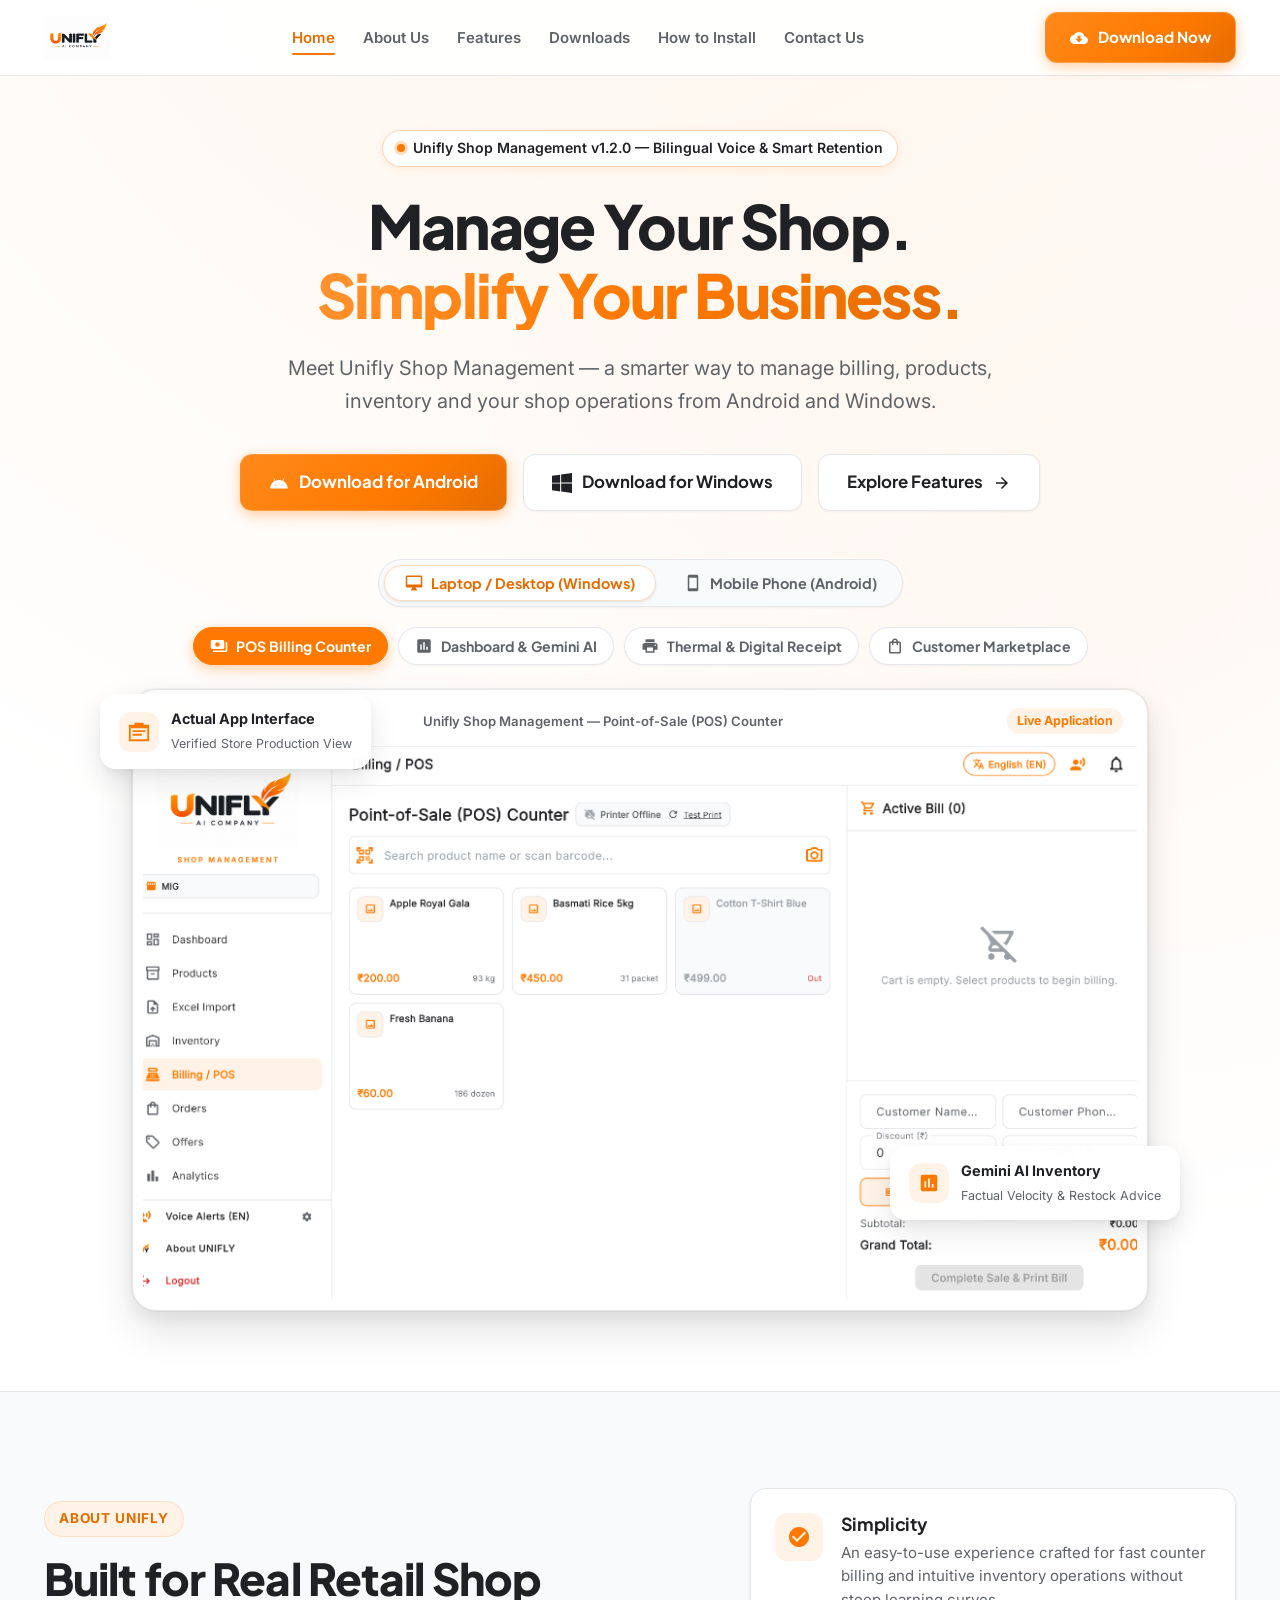
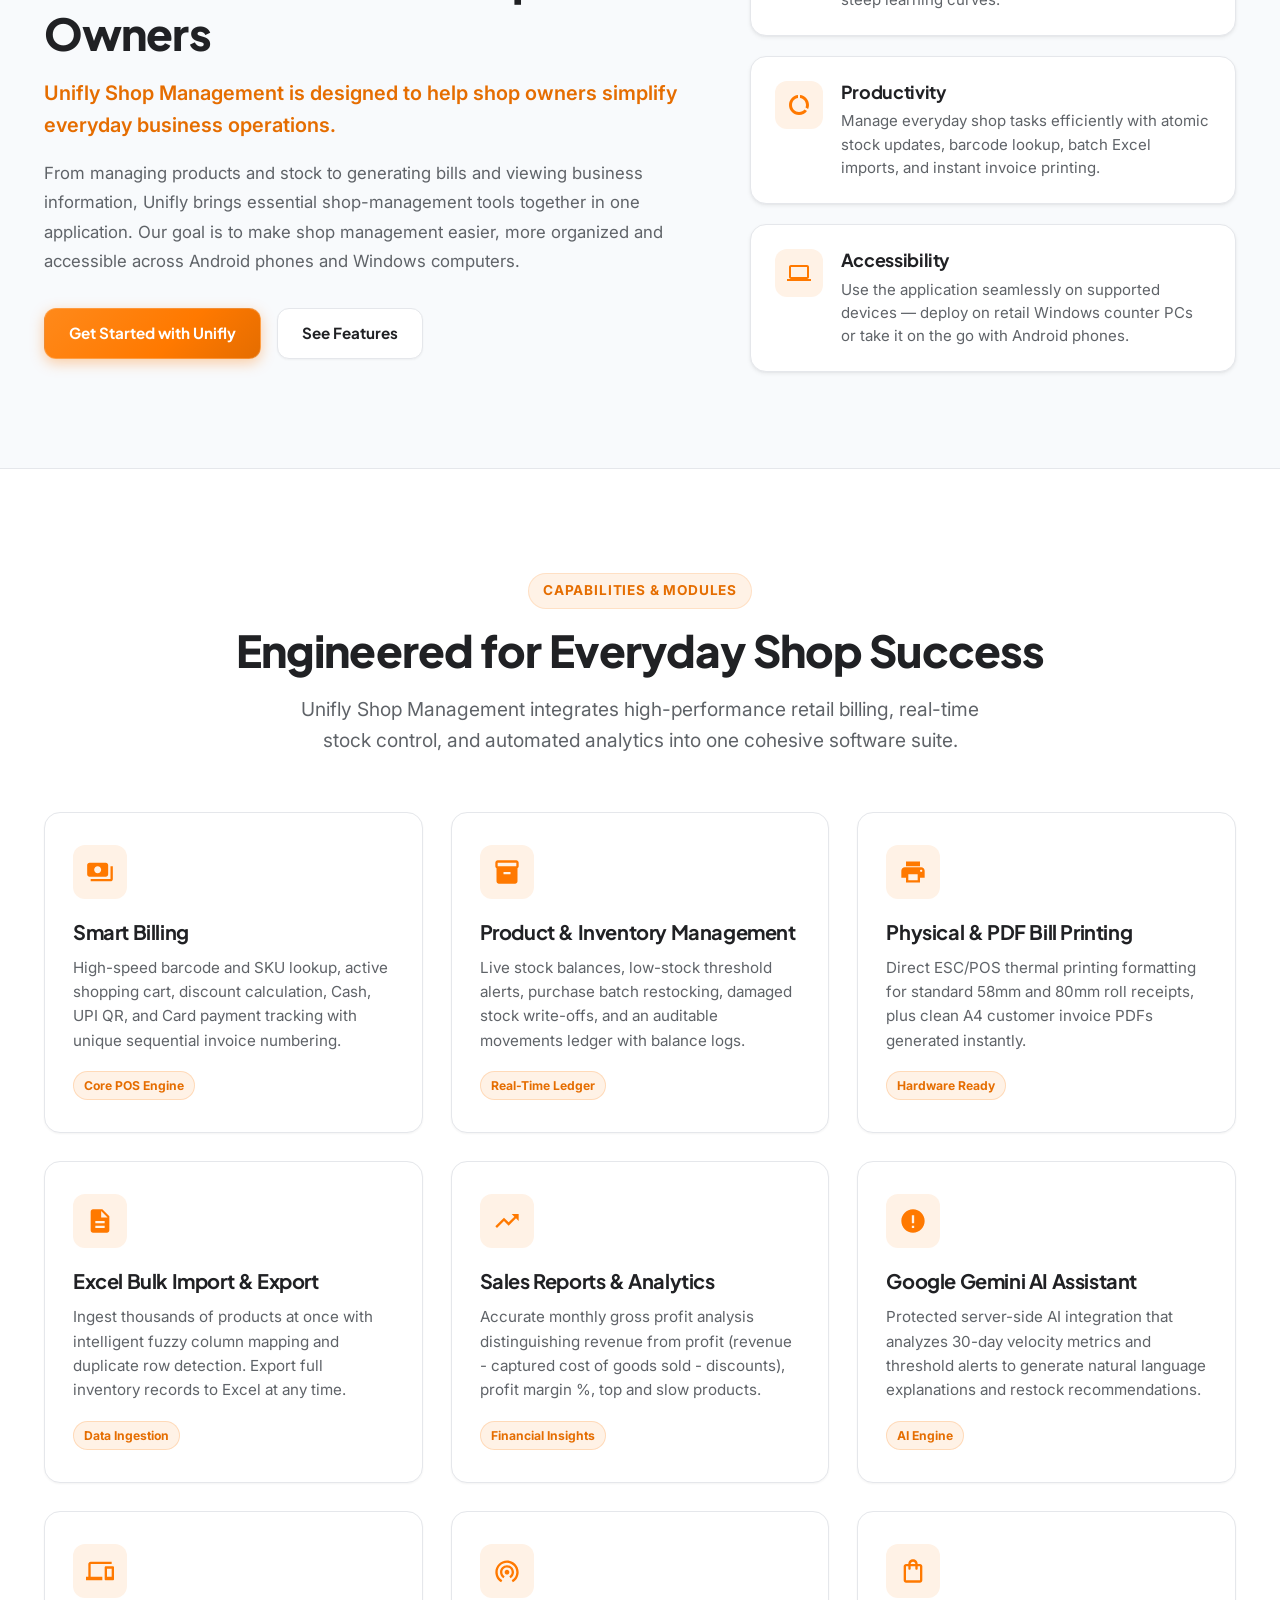
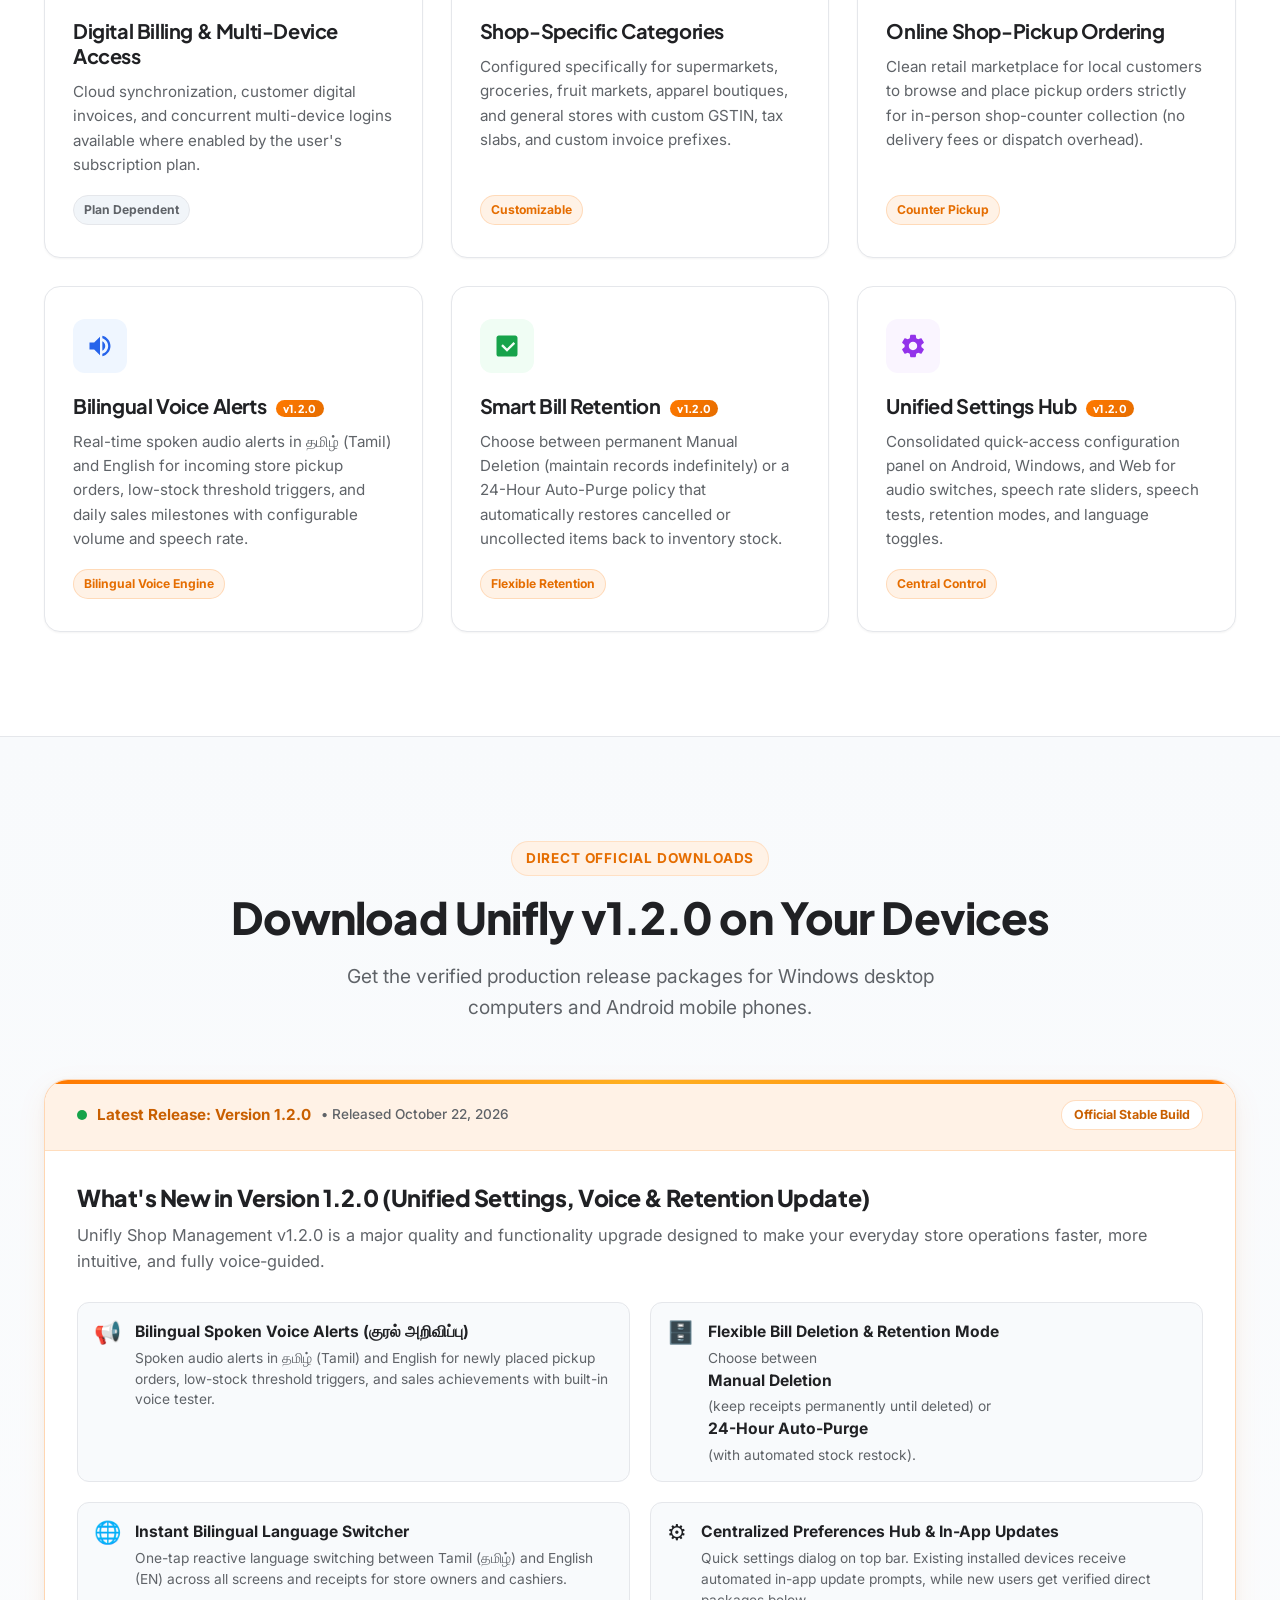
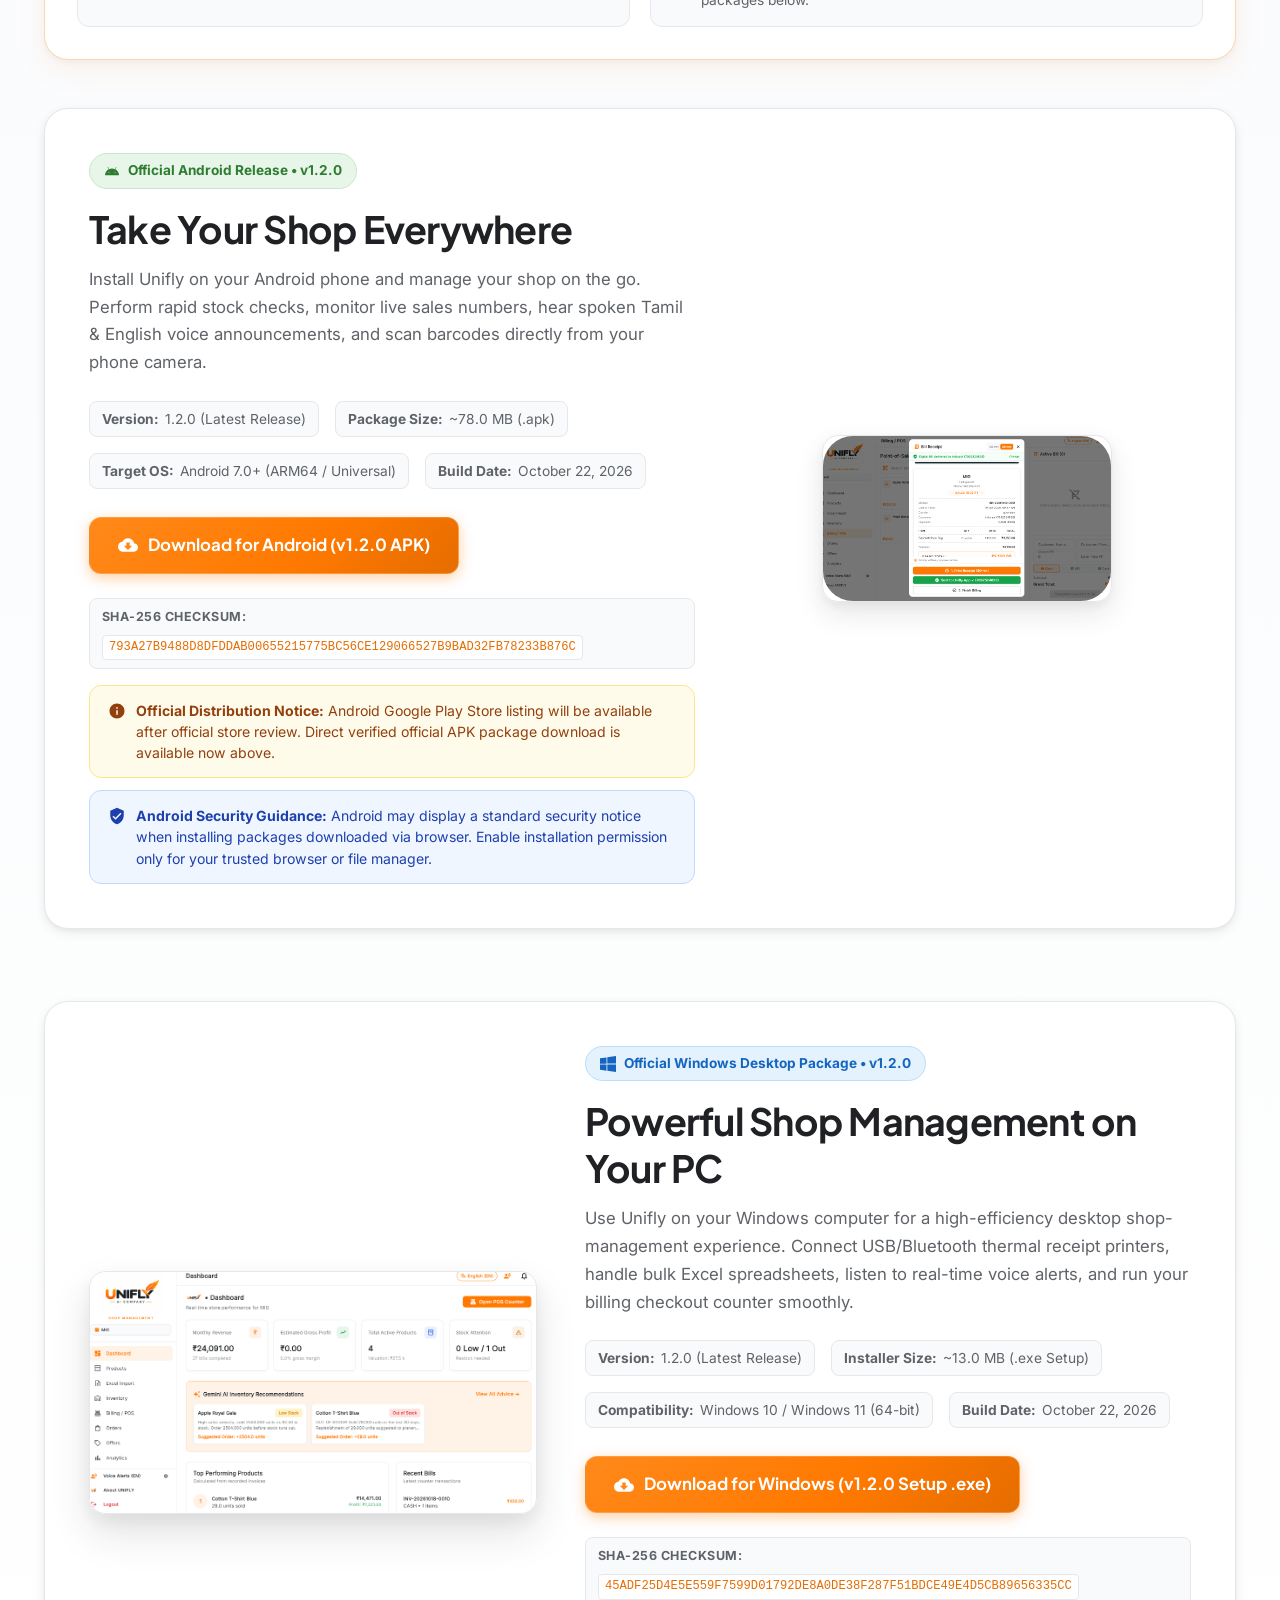
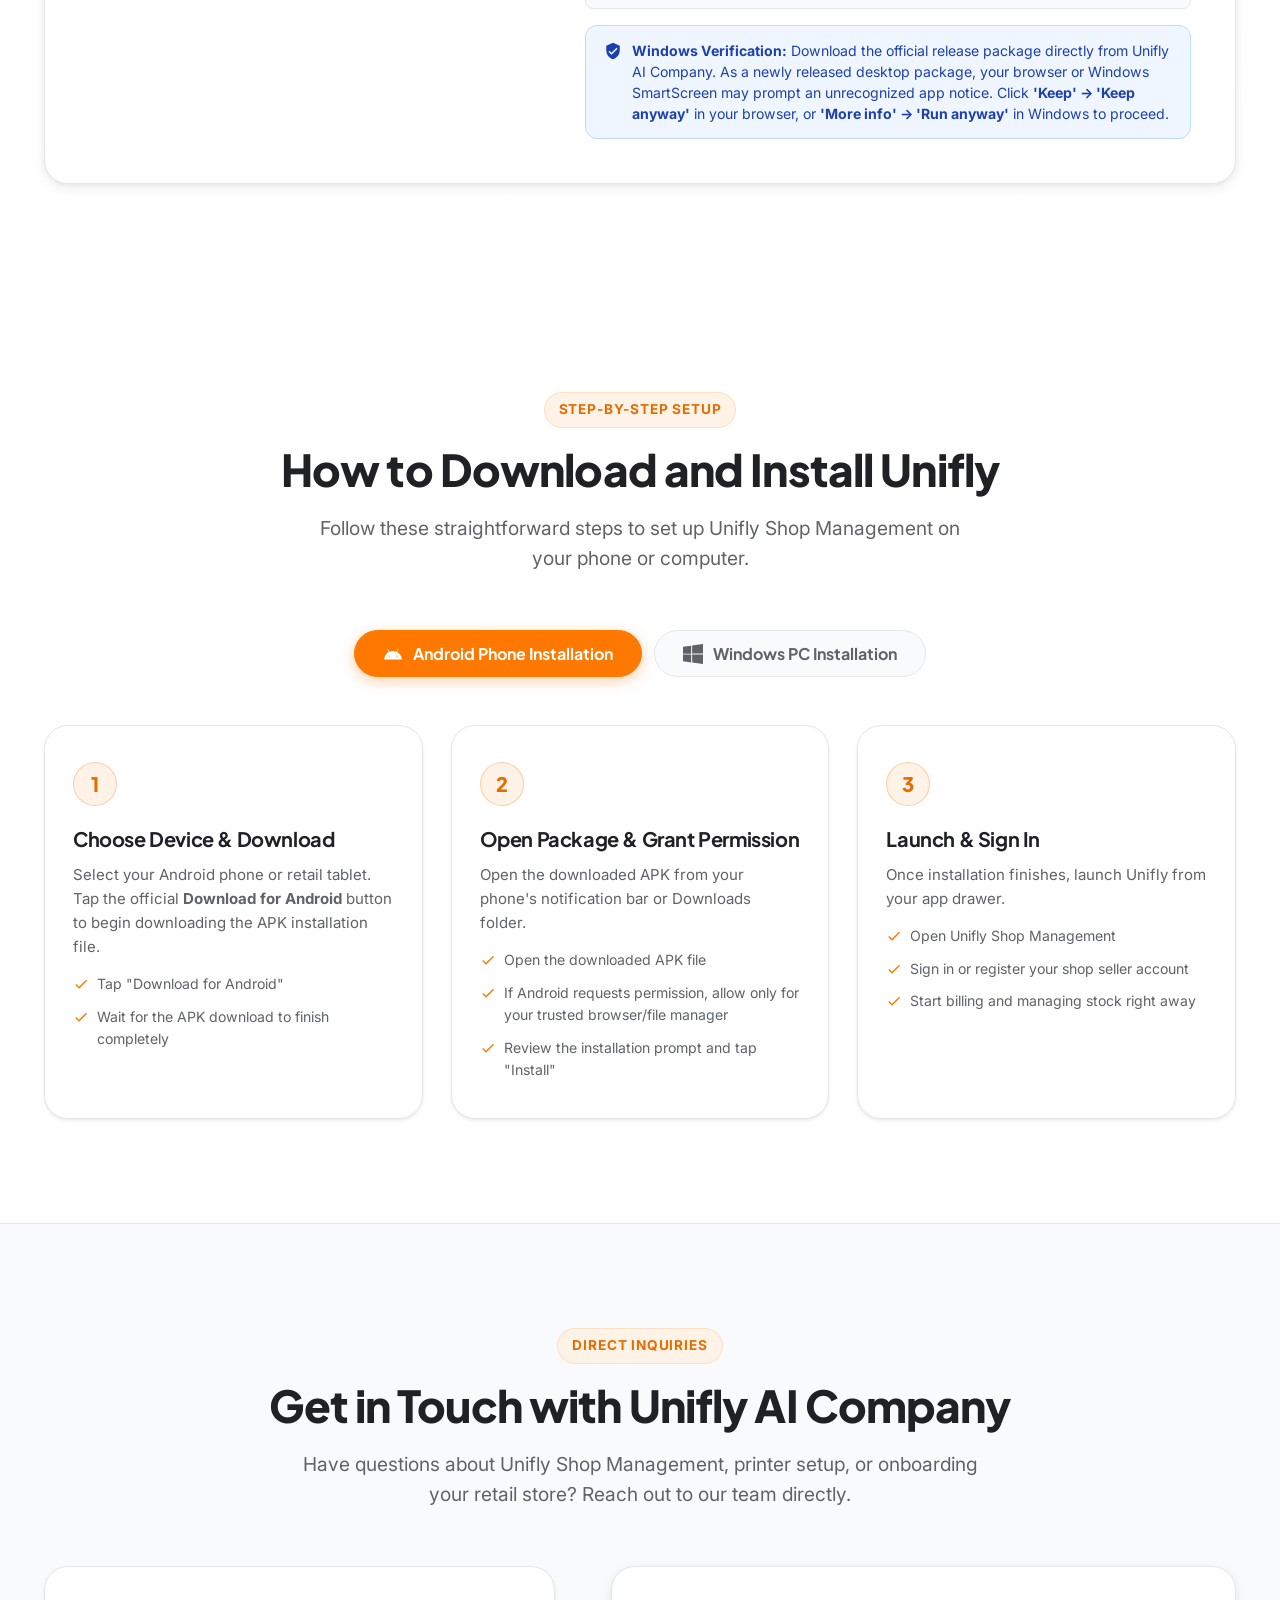
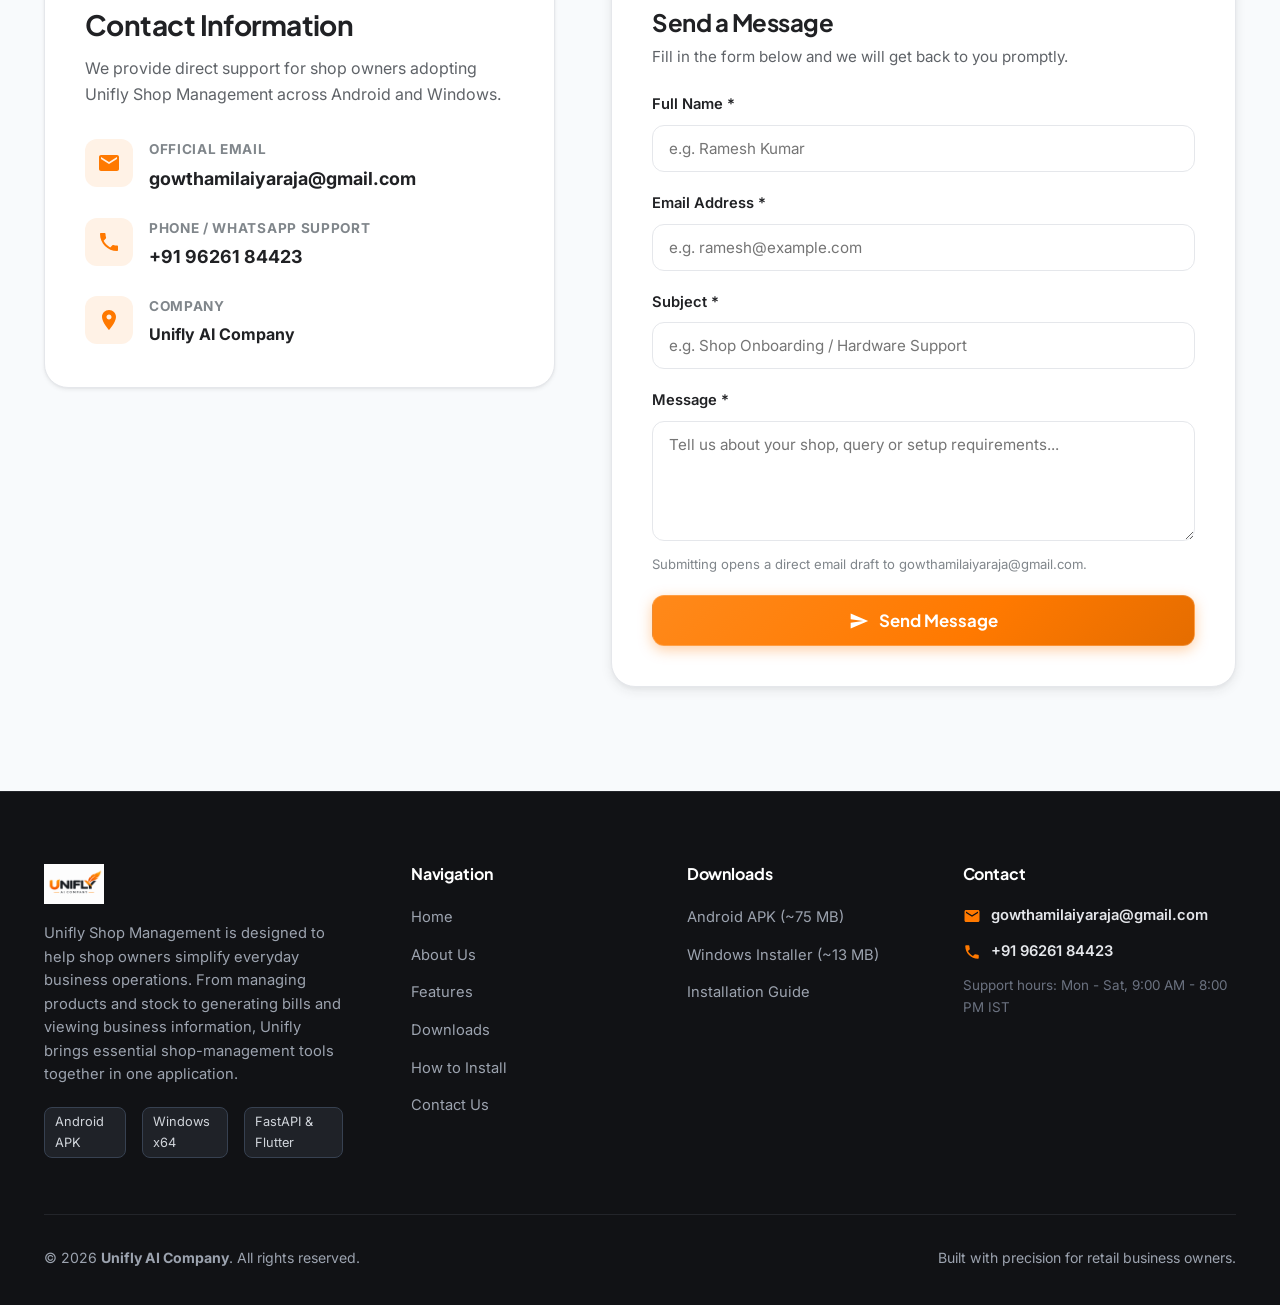
==== index.html @ 070a5ef2 "feat: launch Unifly AI Company official website v1.2.0" ====
<!DOCTYPE html>
<html lang="en">
<head>
  <meta charset="UTF-8">
  <meta name="viewport" content="width=device-width, initial-scale=1.0">
  <title>Unifly AI Company</title>
  
  <!-- Meta Descriptions & SEO -->
  <meta name="description" content="Unifly Shop Management by Unifly AI Company. Modern, reliable retail point-of-sale billing, real-time inventory management, barcode scanning, and sales analytics for Android and Windows.">
  <meta name="keywords" content="Unifly, Unifly AI Company, Unifly Shop Management, POS billing software, retail shop management, barcode inventory, supermarket billing app, Android POS, Windows shop app">
  <meta name="author" content="Unifly AI Company">
  <meta name="theme-color" content="#FF7900">

  <!-- Open Graph / Facebook -->
  <meta property="og:type" content="website">
  <meta property="og:title" content="Unifly Shop Management — Unifly AI Company">
  <meta property="og:description" content="Manage Your Shop. Simplify Your Business. Fast POS billing, real-time inventory, and AI analytics for Android & Windows.">
  <meta property="og:image" content="assets/images/unifly_full_logo.png">

  <!-- Twitter Card -->
  <meta name="twitter:card" content="summary_large_image">
  <meta name="twitter:title" content="Unifly Shop Management — Unifly AI Company">
  <meta name="twitter:description" content="Manage Your Shop. Simplify Your Business. Official Android APK & Windows desktop downloads.">
  <meta name="twitter:image" content="assets/images/unifly_full_logo.png">

  <!-- Favicon -->
  <link rel="icon" type="image/png" href="assets/images/favicon.png">
  <link rel="apple-touch-icon" href="assets/images/favicon.png">

  <!-- Google Fonts: Plus Jakarta Sans & Inter -->
  <link rel="preconnect" href="https://fonts.googleapis.com">
  <link rel="preconnect" href="https://fonts.gstatic.com" crossorigin>
  <link href="https://fonts.googleapis.com/css2?family=Plus+Jakarta+Sans:wght@500;600;700;800&family=Inter:wght@400;500;600;700&display=swap" rel="stylesheet">

  <!-- Stylesheet -->
  <link rel="stylesheet" href="styles.css">
</head>
<body>
  <!-- Accessible Skip Link -->
  <a href="#main-content" class="skip-link">Skip to main content</a>

  <!-- ======================================================================
       HEADER & NAVIGATION BAR
       ====================================================================== -->
  <header class="site-header" id="siteHeader">
    <div class="container header-container">
      <!-- Brand Logo & Company Name -->
      <a href="#hero" class="brand-link" aria-label="Unifly AI Company Home">
        <img src="assets/images/unifly_full_logo.png" alt="Unifly AI Company Logo" class="brand-logo-img" width="160" height="44">
      </a>

      <!-- Desktop Navigation Menu -->
      <nav class="main-nav" aria-label="Main Navigation">
        <ul class="nav-list">
          <li><a href="#hero" class="nav-link active">Home</a></li>
          <li><a href="#about" class="nav-link">About Us</a></li>
          <li><a href="#features" class="nav-link">Features</a></li>
          <li><a href="#downloads" class="nav-link">Downloads</a></li>
          <li><a href="#how-to-install" class="nav-link">How to Install</a></li>
          <li><a href="#contact" class="nav-link">Contact Us</a></li>
        </ul>
      </nav>

      <!-- Header Action Buttons -->
      <div class="header-actions">
        <a href="#downloads" class="btn btn-primary header-cta-btn">
          <svg width="18" height="18" viewBox="0 0 24 24" fill="currentColor" aria-hidden="true">
            <path d="M19.35 10.04C18.67 6.59 15.64 4 12 4 9.11 4 6.6 5.64 5.35 8.04 2.34 8.36 0 10.91 0 14c0 3.31 2.69 6 6 6h13c2.76 0 5-2.24 5-5 0-2.64-2.05-4.78-4.65-4.96zM17 13l-5 5-5-5h3V9h4v4h3z"/>
          </svg>
          Download Now
        </a>
        <!-- Mobile Hamburger Button -->
        <button class="hamburger-btn" id="hamburgerBtn" aria-label="Toggle navigation menu" aria-expanded="false" aria-controls="mobileNavDrawer">
          <span></span>
          <span></span>
          <span></span>
        </button>
      </div>
    </div>
  </header>

  <!-- Mobile Navigation Drawer -->
  <div class="mobile-nav-drawer" id="mobileNavDrawer" aria-hidden="true">
    <div class="mobile-drawer-content">
      <ul class="mobile-nav-list">
        <li><a href="#hero" class="mobile-nav-link">Home</a></li>
        <li><a href="#about" class="mobile-nav-link">About Us</a></li>
        <li><a href="#features" class="mobile-nav-link">Features</a></li>
        <li><a href="#downloads" class="mobile-nav-link">Downloads</a></li>
        <li><a href="#how-to-install" class="mobile-nav-link">How to Install</a></li>
        <li><a href="#contact" class="mobile-nav-link">Contact Us</a></li>
      </ul>
      <div class="mobile-drawer-cta">
        <a href="#downloads" class="btn btn-primary" style="width: 100%;">Download Now</a>
      </div>
    </div>
  </div>

  <!-- ======================================================================
       MAIN CONTENT
       ====================================================================== -->
  <main id="main-content">

    <!-- --------------------------------------------------------------------
         1. HERO SECTION
         -------------------------------------------------------------------- -->
    <section class="hero-section" id="hero">
      <div class="container">
        <div class="hero-content">
          <!-- Launch Announcement Badge -->
          <div class="badge-pill">
            <span class="badge-dot"></span>
            Unifly Shop Management v1.2.0 — Bilingual Voice & Smart Retention
          </div>

          <!-- Hero Headline -->
          <h1 class="hero-headline">
            Manage Your Shop. <br>
            <span class="text-gradient">Simplify Your Business.</span>
          </h1>

          <!-- Supporting Text -->
          <p class="hero-subtext">
            Meet Unifly Shop Management — a smarter way to manage billing, products, inventory and your shop operations from Android and Windows.
          </p>

          <!-- Call To Action Buttons -->
          <div class="hero-actions">
            <!-- Download for Android -->
            <a href="#download-android" class="btn btn-primary btn-lg">
              <svg width="20" height="20" viewBox="0 0 24 24" fill="currentColor" aria-hidden="true">
                <path d="M16.61 15.15c-.41 0-.74-.33-.74-.74 0-.41.33-.74.74-.74.41 0 .74.33.74.74 0 .41-.33.74-.74.74zm-9.22 0c-.41 0-.74-.33-.74-.74 0-.41.33-.74.74-.74.41 0 .74.33.74.74 0 .41-.33.74-.74.74zm9.46-5.59l1.8-3.12a.39.39 0 00-.14-.54.39.39 0 00-.54.14l-1.83 3.17c-1.24-.56-2.65-.87-4.14-.87-1.49 0-2.9.31-4.14.87L5.99 5.89a.39.39 0 00-.54-.14.39.39 0 00-.14.54l1.8 3.12C3.78 11.23 1.5 14.6 1.5 18.5h21c0-3.9-2.28-7.27-5.65-8.94z"/>
              </svg>
              Download for Android
            </a>

            <!-- Download for Windows -->
            <a href="#download-windows" class="btn btn-secondary btn-lg">
              <svg width="20" height="20" viewBox="0 0 24 24" fill="currentColor" aria-hidden="true">
                <path d="M0 3.449L9.75 2.1v9.451H0m10.949-9.602L24 0v11.4H10.949M0 12.6h9.75v9.451L0 20.699M10.949 12.6H24V24l-12.9-1.801"/>
              </svg>
              Download for Windows
            </a>

            <!-- Explore Features -->
            <a href="#features" class="btn btn-secondary btn-lg">
              Explore Features
              <svg width="18" height="18" viewBox="0 0 24 24" fill="currentColor" aria-hidden="true">
                <path d="M12 4l-1.41 1.41L16.17 11H4v2h12.17l-5.58 5.59L12 20l8-8z"/>
              </svg>
            </a>
          </div>
        </div>

        <!-- Hero App Showcase with Real Screenshots & Adaptive Device Frames -->
        <div class="hero-mockup-wrapper">
          <!-- Device Experience Mode Switcher -->
          <div class="device-preview-toggle" role="group" aria-label="Device View Selector">
            <button class="device-toggle-btn active" id="btnDeviceDesktop" data-device-mode="desktop">
              <svg width="18" height="18" viewBox="0 0 24 24" fill="currentColor"><path d="M21 2H3c-1.1 0-2 .9-2 2v12c0 1.1.9 2 2 2h7l-2 3v1h8v-1l-2-3h7c1.1 0 2-.9 2-2V4c0-1.1-.9-2-2-2zm0 12H3V4h18v10z"/></svg>
              Laptop / Desktop (Windows)
            </button>
            <button class="device-toggle-btn" id="btnDeviceMobile" data-device-mode="mobile">
              <svg width="18" height="18" viewBox="0 0 24 24" fill="currentColor"><path d="M17 1.01L7 1c-1.1 0-2 .9-2 2v18c0 1.1.9 2 2 2h10c1.1 0 2-.9 2-2V3c0-1.1-.9-1.99-2-1.99zM17 19H7V5h10v14z"/></svg>
              Mobile Phone (Android)
            </button>
          </div>

          <!-- Screenshot Switcher Tabs -->
          <div class="hero-screen-tabs" role="tablist" aria-label="Application Screen Previews">
            <button class="screen-tab-btn active" data-screen="pos" role="tab" aria-selected="true">
              <svg width="18" height="18" viewBox="0 0 24 24" fill="currentColor"><path d="M19 14V6c0-1.1-.9-2-2-2H3c-1.1 0-2 .9-2 2v8c0 1.1.9 2 2 2h14c1.1 0 2-.9 2-2zm-9-1c-1.66 0-3-1.34-3-3s1.34-3 3-3 3 1.34 3 3-1.34 3-3 3zm13-6v11c0 1.1-.9 2-2 2H4v-2h17V7h2z"/></svg>
              POS Billing Counter
            </button>
            <button class="screen-tab-btn" data-screen="dashboard" role="tab" aria-selected="false">
              <svg width="18" height="18" viewBox="0 0 24 24" fill="currentColor"><path d="M19 3H5c-1.1 0-2 .9-2 2v14c0 1.1.9 2 2 2h14c1.1 0 2-.9 2-2V5c0-1.1-.9-2-2-2zM9 17H7v-7h2v7zm4 0h-2V7h2v10zm4 0h-2v-4h2v4z"/></svg>
              Dashboard & Gemini AI
            </button>
            <button class="screen-tab-btn" data-screen="receipt" role="tab" aria-selected="false">
              <svg width="18" height="18" viewBox="0 0 24 24" fill="currentColor"><path d="M19 8H5c-1.66 0-3 1.34-3 3v6h4v4h12v-4h4v-6c0-1.66-1.34-3-3-3zm-3 11H8v-5h8v5zm3-7c-.55 0-1-.45-1-1s.45-1 1-1 1 .45 1 1-.45 1-1 1zm-1-9H6v4h12V3z"/></svg>
              Thermal & Digital Receipt
            </button>
            <button class="screen-tab-btn" data-screen="marketplace" role="tab" aria-selected="false">
              <svg width="18" height="18" viewBox="0 0 24 24" fill="currentColor"><path d="M18 6h-2c0-2.21-1.79-4-4-4S8 3.79 8 6H6c-1.1 0-2 .9-2 2v12c0 1.1.9 2 2 2h12c1.1 0 2-.9 2-2V8c0-1.1-.9-2-2-2zm-6-2c1.1 0 2 .9 2 2h-4c0-1.1.9-2 2-2zm6 16H6V8h2v2c0 .55.45 1 1 1s1-.45 1-1V8h4v2c0 .55.45 1 1 1s1-.45 1-1V8h2v12z"/></svg>
              Customer Marketplace
            </button>
          </div>

          <!-- Floating Badge Left -->
          <div class="floating-badge badge-left">
            <div class="floating-badge-icon">
              <svg width="22" height="22" viewBox="0 0 24 24" fill="currentColor">
                <path d="M7 2v2H1v18h22V4h-6V2H7zm14 18H3V8h18v12zM5 10h14v2H5v-2zm0 4h10v2H5v-2z"/>
              </svg>
            </div>
            <div class="floating-badge-text">
              <strong>Actual App Interface</strong>
              <span>Verified Store Production View</span>
            </div>
          </div>

          <!-- App Mockup Window Frame -->
          <div class="mockup-frame">
            <div class="mockup-header-bar">
              <div class="mockup-dots">
                <span class="mockup-dot red"></span>
                <span class="mockup-dot yellow"></span>
                <span class="mockup-dot green"></span>
              </div>
              <div class="mockup-title" id="screenTitle">Unifly Shop Management — Point-of-Sale (POS) Counter</div>
              <div style="font-size: 0.78rem; font-weight: 700; color: var(--color-primary); background: var(--color-primary-light); padding: 3px 10px; border-radius: 999px;">Live Application</div>
            </div>
            <img id="heroScreenImg" src="assets/images/unifly_pos_screen.png" alt="Unifly Shop Management Real Application Screen" class="mockup-img" width="1020" height="574" loading="eager">
          </div>

          <!-- Floating Badge Right -->
          <div class="floating-badge badge-right">
            <div class="floating-badge-icon">
              <svg width="22" height="22" viewBox="0 0 24 24" fill="currentColor">
                <path d="M19 3H5c-1.1 0-2 .9-2 2v14c0 1.1.9 2 2 2h14c1.1 0 2-.9 2-2V5c0-1.1-.9-2-2-2zM9 17H7v-7h2v7zm4 0h-2V7h2v10zm4 0h-2v-4h2v4z"/>
              </svg>
            </div>
            <div class="floating-badge-text">
              <strong>Gemini AI Inventory</strong>
              <span>Factual Velocity & Restock Advice</span>
            </div>
          </div>
        </div>
      </div>
    </section>

    <!-- --------------------------------------------------------------------
         2. ABOUT US SECTION
         -------------------------------------------------------------------- -->
    <section class="about-section" id="about">
      <div class="container">
        <div class="about-grid">
          <div class="about-text-col">
            <div class="section-tag">About Unifly</div>
            <h2 class="section-title">Built for Real Retail Shop Owners</h2>
            <p class="about-lead">
              Unifly Shop Management is designed to help shop owners simplify everyday business operations.
            </p>
            <p class="about-body-text">
              From managing products and stock to generating bills and viewing business information, Unifly brings essential shop-management tools together in one application.
              Our goal is to make shop management easier, more organized and accessible across Android phones and Windows computers.
            </p>
            <div style="display: flex; gap: 16px; flex-wrap: wrap;">
              <a href="#downloads" class="btn btn-primary">Get Started with Unifly</a>
              <a href="#features" class="btn btn-secondary">See Features</a>
            </div>
          </div>

          <div class="values-container">
            <!-- Value 1: Simplicity -->
            <div class="value-card">
              <div class="value-icon-box">
                <svg width="24" height="24" viewBox="0 0 24 24" fill="currentColor">
                  <path d="M12 2C6.48 2 2 6.48 2 12s4.48 10 10 10 10-4.48 10-10S17.52 2 12 2zm-2 15l-5-5 1.41-1.41L10 14.17l7.59-7.59L19 8l-9 9z"/>
                </svg>
              </div>
              <div class="value-content">
                <h3>Simplicity</h3>
                <p>An easy-to-use experience crafted for fast counter billing and intuitive inventory operations without steep learning curves.</p>
              </div>
            </div>

            <!-- Value 2: Productivity -->
            <div class="value-card">
              <div class="value-icon-box">
                <svg width="24" height="24" viewBox="0 0 24 24" fill="currentColor">
                  <path d="M13 2.05v3.03c3.39.49 6 3.39 6 6.92 0 .9-.18 1.75-.48 2.54l2.6 1.53c.56-1.24.88-2.62.88-4.07 0-5.18-3.95-9.45-9-9.95zM12 19c-3.87 0-7-3.13-7-7 0-3.53 2.61-6.43 6-6.92V2.05c-5.06.5-9 4.76-9 9.95 0 5.52 4.47 10 9.99 10 3.31 0 6.24-1.61 8.01-4.09l-2.45-1.45C16.27 17.81 14.28 19 12 19z"/>
                </svg>
              </div>
              <div class="value-content">
                <h3>Productivity</h3>
                <p>Manage everyday shop tasks efficiently with atomic stock updates, barcode lookup, batch Excel imports, and instant invoice printing.</p>
              </div>
            </div>

            <!-- Value 3: Accessibility -->
            <div class="value-card">
              <div class="value-icon-box">
                <svg width="24" height="24" viewBox="0 0 24 24" fill="currentColor">
                  <path d="M4 6h16v10H4zm16 12c1.1 0 2-.9 2-2V6c0-1.1-.9-2-2-2H4c-1.1 0-2 .9-2 2v10c0 1.1.9 2 2 2H0v2h24v-2h-4z"/>
                </svg>
              </div>
              <div class="value-content">
                <h3>Accessibility</h3>
                <p>Use the application seamlessly on supported devices — deploy on retail Windows counter PCs or take it on the go with Android phones.</p>
              </div>
            </div>
          </div>
        </div>
      </div>
    </section>

    <!-- --------------------------------------------------------------------
         3. FEATURES SECTION
         -------------------------------------------------------------------- -->
    <section class="features-section" id="features">
      <div class="container">
        <div class="section-header">
          <div class="section-tag">Capabilities & Modules</div>
          <h2 class="section-title">Engineered for Everyday Shop Success</h2>
          <p class="section-subtitle">
            Unifly Shop Management integrates high-performance retail billing, real-time stock control, and automated analytics into one cohesive software suite.
          </p>
        </div>

        <div class="features-grid">
          <!-- Feature 1: Smart Billing -->
          <div class="feature-card">
            <div class="feature-icon-wrapper">
              <svg viewBox="0 0 24 24"><path d="M19 14V6c0-1.1-.9-2-2-2H3c-1.1 0-2 .9-2 2v8c0 1.1.9 2 2 2h14c1.1 0 2-.9 2-2zm-9-1c-1.66 0-3-1.34-3-3s1.34-3 3-3 3 1.34 3 3-1.34 3-3 3zm13-6v11c0 1.1-.9 2-2 2H4v-2h17V7h2z"/></svg>
            </div>
            <h3 class="feature-title">Smart Billing</h3>
            <p class="feature-desc">
              High-speed barcode and SKU lookup, active shopping cart, discount calculation, Cash, UPI QR, and Card payment tracking with unique sequential invoice numbering.
            </p>
            <span class="feature-plan-tag active-tier">Core POS Engine</span>
          </div>

          <!-- Feature 2: Product & Inventory Management -->
          <div class="feature-card">
            <div class="feature-icon-wrapper">
              <svg viewBox="0 0 24 24"><path d="M20 2H4c-1 0-2 .9-2 2v3.01c0 .72.43 1.34 1 1.69V20c0 1.1 1.1 2 2 2h14c.9 0 2-.9 2-2V8.7c.57-.35 1-.97 1-1.69V4c0-1.1-1-2-2-2zm-5 12H9v-2h6v2zm5-7H4V4h16v3z"/></svg>
            </div>
            <h3 class="feature-title">Product & Inventory Management</h3>
            <p class="feature-desc">
              Live stock balances, low-stock threshold alerts, purchase batch restocking, damaged stock write-offs, and an auditable movements ledger with balance logs.
            </p>
            <span class="feature-plan-tag active-tier">Real-Time Ledger</span>
          </div>

          <!-- Feature 3: Physical & Thermal Printing -->
          <div class="feature-card">
            <div class="feature-icon-wrapper">
              <svg viewBox="0 0 24 24"><path d="M19 8H5c-1.66 0-3 1.34-3 3v6h4v4h12v-4h4v-6c0-1.66-1.34-3-3-3zm-3 11H8v-5h8v5zm3-7c-.55 0-1-.45-1-1s.45-1 1-1 1 .45 1 1-.45 1-1 1zm-1-9H6v4h12V3z"/></svg>
            </div>
            <h3 class="feature-title">Physical & PDF Bill Printing</h3>
            <p class="feature-desc">
              Direct ESC/POS thermal printing formatting for standard 58mm and 80mm roll receipts, plus clean A4 customer invoice PDFs generated instantly.
            </p>
            <span class="feature-plan-tag active-tier">Hardware Ready</span>
          </div>

          <!-- Feature 4: Excel Import & Export -->
          <div class="feature-card">
            <div class="feature-icon-wrapper">
              <svg viewBox="0 0 24 24"><path d="M14 2H6c-1.1 0-1.99.9-1.99 2L4 20c0 1.1.89 2 1.99 2H18c1.1 0 2-.9 2-2V8l-6-6zm2 16H8v-2h8v2zm0-4H8v-2h8v2zm-3-5V3.5L18.5 9H13z"/></svg>
            </div>
            <h3 class="feature-title">Excel Bulk Import & Export</h3>
            <p class="feature-desc">
              Ingest thousands of products at once with intelligent fuzzy column mapping and duplicate row detection. Export full inventory records to Excel at any time.
            </p>
            <span class="feature-plan-tag active-tier">Data Ingestion</span>
          </div>

          <!-- Feature 5: Sales Reports & Analytics -->
          <div class="feature-card">
            <div class="feature-icon-wrapper">
              <svg viewBox="0 0 24 24"><path d="M16 6l2.29 2.29-4.88 4.88-4-4L2 16.59 3.41 18l6-6 4 4 6.3-6.29L22 12V6z"/></svg>
            </div>
            <h3 class="feature-title">Sales Reports & Analytics</h3>
            <p class="feature-desc">
              Accurate monthly gross profit analysis distinguishing revenue from profit (revenue - captured cost of goods sold - discounts), profit margin %, top and slow products.
            </p>
            <span class="feature-plan-tag active-tier">Financial Insights</span>
          </div>

          <!-- Feature 6: Gemini AI Inventory Assistant -->
          <div class="feature-card">
            <div class="feature-icon-wrapper">
              <svg viewBox="0 0 24 24"><path d="M12 2C6.48 2 2 6.48 2 12s4.48 10 10 10 10-4.48 10-10S17.52 2 12 2zm1 16h-2v-2h2v2zm0-4h-2V7h2v7z"/></svg>
            </div>
            <h3 class="feature-title">Google Gemini AI Assistant</h3>
            <p class="feature-desc">
              Protected server-side AI integration that analyzes 30-day velocity metrics and threshold alerts to generate natural language explanations and restock recommendations.
            </p>
            <span class="feature-plan-tag active-tier">AI Engine</span>
          </div>

          <!-- Feature 7: Digital Billing & Multi-Device Access -->
          <div class="feature-card">
            <div class="feature-icon-wrapper">
              <svg viewBox="0 0 24 24"><path d="M4 6h18V4H4c-1.1 0-2 .9-2 2v11H0v3h14v-3H4V6zm19 2h-6c-.55 0-1 .45-1 1v10c0 .55.45 1 1 1h6c.55 0 1-.45 1-1V9c0-.55-.45-1-1-1zm-1 9h-4v-7h4v7z"/></svg>
            </div>
            <h3 class="feature-title">Digital Billing & Multi-Device Access</h3>
            <p class="feature-desc">
              Cloud synchronization, customer digital invoices, and concurrent multi-device logins available where enabled by the user's subscription plan.
            </p>
            <span class="feature-plan-tag">Plan Dependent</span>
          </div>

          <!-- Feature 8: Shop-Specific Configurations -->
          <div class="feature-card">
            <div class="feature-icon-wrapper">
              <svg viewBox="0 0 24 24"><path d="M12 11c-1.1 0-2 .9-2 2s.9 2 2 2 2-.9 2-2-.9-2-2-2zm6 2c0-3.31-2.69-6-6-6s-6 2.69-6 6c0 2.22 1.21 4.15 3 5.19l1-1.74c-1.19-.7-2-1.97-2-3.45 0-2.21 1.79-4 4-4s4 1.79 4 4c0 1.48-.81 2.75-2 3.45l1 1.74c1.79-1.04 3-2.97 3-5.19zM12 3C6.48 3 2 7.48 2 13c0 3.7 2.01 6.92 4.99 8.65l1-1.73C5.61 18.39 4 15.89 4 13c0-4.41 3.59-8 8-8s8 3.59 8 8c0 2.89-1.61 5.39-3.99 6.92l1 1.73C19.99 19.92 22 16.7 22 13c0-5.52-4.48-10-10-10z"/></svg>
            </div>
            <h3 class="feature-title">Shop-Specific Categories</h3>
            <p class="feature-desc">
              Configured specifically for supermarkets, groceries, fruit markets, apparel boutiques, and general stores with custom GSTIN, tax slabs, and custom invoice prefixes.
            </p>
            <span class="feature-plan-tag active-tier">Customizable</span>
          </div>

          <!-- Feature 9: Online Shop-Pickup Ordering -->
          <div class="feature-card">
            <div class="feature-icon-wrapper">
              <svg viewBox="0 0 24 24"><path d="M18 6h-2c0-2.21-1.79-4-4-4S8 3.79 8 6H6c-1.1 0-2 .9-2 2v12c0 1.1.9 2 2 2h12c1.1 0 2-.9 2-2V8c0-1.1-.9-2-2-2zm-6-2c1.1 0 2 .9 2 2h-4c0-1.1.9-2 2-2zm6 16H6V8h2v2c0 .55.45 1 1 1s1-.45 1-1V8h4v2c0 .55.45 1 1 1s1-.45 1-1V8h2v12z"/></svg>
            </div>
            <h3 class="feature-title">Online Shop-Pickup Ordering</h3>
            <p class="feature-desc">
              Clean retail marketplace for local customers to browse and place pickup orders strictly for in-person shop-counter collection (no delivery fees or dispatch overhead).
            </p>
            <span class="feature-plan-tag active-tier">Counter Pickup</span>
          </div>

          <!-- Feature 10: Bilingual Voice Notifications (New in v1.2.0) -->
          <div class="feature-card highlight-card">
            <div class="feature-icon-wrapper voice-icon">
              <svg viewBox="0 0 24 24"><path d="M3 9v6h4l5 5V4L7 9H3zm13.5 3c0-1.77-1.02-3.29-2.5-4.03v8.05c1.48-.73 2.5-2.25 2.5-4.02zM14 3.23v2.06c2.89.86 5 3.54 5 6.71s-2.11 5.85-5 6.71v2.06c4.01-.91 7-4.49 7-8.77s-2.99-7.86-7-8.77z"/></svg>
            </div>
            <h3 class="feature-title">Bilingual Voice Alerts <span class="new-pill">v1.2.0</span></h3>
            <p class="feature-desc">
              Real-time spoken audio alerts in தமிழ் (Tamil) and English for incoming store pickup orders, low-stock threshold triggers, and daily sales milestones with configurable volume and speech rate.
            </p>
            <span class="feature-plan-tag active-tier">Bilingual Voice Engine</span>
          </div>

          <!-- Feature 11: Flexible Bill Deletion & Retention (New in v1.2.0) -->
          <div class="feature-card highlight-card">
            <div class="feature-icon-wrapper retention-icon">
              <svg viewBox="0 0 24 24"><path d="M19 3H5c-1.1 0-2 .9-2 2v14c0 1.1.9 2 2 2h14c1.1 0 2-.9 2-2V5c0-1.1-.9-2-2-2zm-7 14l-5-5 1.41-1.41L12 14.17l5.59-5.59L19 10l-7 7z"/></svg>
            </div>
            <h3 class="feature-title">Smart Bill Retention <span class="new-pill">v1.2.0</span></h3>
            <p class="feature-desc">
              Choose between permanent Manual Deletion (maintain records indefinitely) or a 24-Hour Auto-Purge policy that automatically restores cancelled or uncollected items back to inventory stock.
            </p>
            <span class="feature-plan-tag active-tier">Flexible Retention</span>
          </div>

          <!-- Feature 12: Unified Settings Hub (New in v1.2.0) -->
          <div class="feature-card highlight-card">
            <div class="feature-icon-wrapper settings-icon">
              <svg viewBox="0 0 24 24"><path d="M19.14 12.94c.04-.3.06-.61.06-.94 0-.32-.02-.64-.07-.94l2.03-1.58c.18-.14.23-.41.12-.61l-1.92-3.32c-.12-.22-.37-.29-.59-.22l-2.39.96c-.5-.38-1.03-.7-1.62-.94l-.36-2.54c-.04-.24-.24-.41-.48-.41h-3.84c-.24 0-.43.17-.47.41l-.36 2.54c-.59.24-1.13.57-1.62.94l-2.39-.96c-.22-.08-.47 0-.59.22L2.74 8.87c-.12.21-.08.47.12.61l2.03 1.58c-.05.3-.09.63-.09.94s.02.64.07.94l-2.03 1.58c-.18.14-.23.41-.12.61l1.92 3.32c.12.22.37.29.59.22l2.39-.96c.5.38 1.03.7 1.62.94l.36 2.54c.05.24.24.41.48.41h3.84c.24 0 .44-.17.47-.41l.36-2.54c.59-.24 1.13-.56 1.62-.94l2.39.96c.22.08.47 0 .59-.22l1.92-3.32c.12-.22.07-.47-.12-.61l-2.01-1.58zM12 15.6c-1.98 0-3.6-1.62-3.6-3.6s1.62-3.6 3.6-3.6 3.6 1.62 3.6 3.6-1.62 3.6-3.6 3.6z"/></svg>
            </div>
            <h3 class="feature-title">Unified Settings Hub <span class="new-pill">v1.2.0</span></h3>
            <p class="feature-desc">
              Consolidated quick-access configuration panel on Android, Windows, and Web for audio switches, speech rate sliders, speech tests, retention modes, and language toggles.
            </p>
            <span class="feature-plan-tag active-tier">Central Control</span>
          </div>
        </div>
      </div>
    </section>

    <!-- --------------------------------------------------------------------
         4. DOWNLOADS SECTION
         -------------------------------------------------------------------- -->
    <section class="downloads-section" id="downloads">
      <div class="container">
        <div class="section-header">
          <div class="section-tag">Direct Official Downloads</div>
          <h2 class="section-title">Download Unifly v1.2.0 on Your Devices</h2>
          <p class="section-subtitle">
            Get the verified production release packages for Windows desktop computers and Android mobile phones.
          </p>
        </div>

        <!-- ================================================================
             NEW IN VERSION 1.2.0 CHANGELOG SHOWCASE
             ================================================================ -->
        <div class="release-changelog-card">
          <div class="release-card-header">
            <div class="release-version-badge">
              <span class="pulse-dot"></span>
              <strong>Latest Release: Version 1.2.0</strong>
              <span class="release-date">• Released October 22, 2026</span>
            </div>
            <span class="release-tag">Official Stable Build</span>
          </div>
          <div class="release-card-body">
            <h3 class="release-title">What's New in Version 1.2.0 (Unified Settings, Voice & Retention Update)</h3>
            <p class="release-lead">
              Unifly Shop Management v1.2.0 is a major quality and functionality upgrade designed to make your everyday store operations faster, more intuitive, and fully voice-guided.
            </p>
            <div class="release-features-grid">
              <div class="release-feature-item">
                <div class="release-feature-icon">📢</div>
                <div>
                  <strong>Bilingual Spoken Voice Alerts (குரல் அறிவிப்பு)</strong>
                  <p>Spoken audio alerts in தமிழ் (Tamil) and English for newly placed pickup orders, low-stock threshold triggers, and sales achievements with built-in voice tester.</p>
                </div>
              </div>
              <div class="release-feature-item">
                <div class="release-feature-icon">🗄️</div>
                <div>
                  <strong>Flexible Bill Deletion & Retention Mode</strong>
                  <p>Choose between <strong>Manual Deletion</strong> (keep receipts permanently until deleted) or <strong>24-Hour Auto-Purge</strong> (with automated stock restock).</p>
                </div>
              </div>
              <div class="release-feature-item">
                <div class="release-feature-icon">🌐</div>
                <div>
                  <strong>Instant Bilingual Language Switcher</strong>
                  <p>One-tap reactive language switching between Tamil (தமிழ்) and English (EN) across all screens and receipts for store owners and cashiers.</p>
                </div>
              </div>
              <div class="release-feature-item">
                <div class="release-feature-icon">⚙️</div>
                <div>
                  <strong>Centralized Preferences Hub & In-App Updates</strong>
                  <p>Quick settings dialog on top bar. Existing installed devices receive automated in-app update prompts, while new users get verified direct packages below.</p>
                </div>
              </div>
            </div>
          </div>
        </div>

        <div class="download-split-wrapper">

          <!-- --------------------------------------------------------------
               4A. DOWNLOAD FOR ANDROID
               -------------------------------------------------------------- -->
          <div class="download-showcase-card" id="download-android">
            <div class="download-info-col">
              <div class="download-card-badge badge-android">
                <svg width="16" height="16" viewBox="0 0 24 24" fill="currentColor"><path d="M16.61 15.15c-.41 0-.74-.33-.74-.74 0-.41.33-.74.74-.74.41 0 .74.33.74.74 0 .41-.33.74-.74.74zm-9.22 0c-.41 0-.74-.33-.74-.74 0-.41.33-.74.74-.74.41 0 .74.33.74.74 0 .41-.33.74-.74.74zm9.46-5.59l1.8-3.12a.39.39 0 00-.14-.54.39.39 0 00-.54.14l-1.83 3.17c-1.24-.56-2.65-.87-4.14-.87-1.49 0-2.9.31-4.14.87L5.99 5.89a.39.39 0 00-.54-.14.39.39 0 00-.14.54l1.8 3.12C3.78 11.23 1.5 14.6 1.5 18.5h21c0-3.9-2.28-7.27-5.65-8.94z"/></svg>
                Official Android Release • v1.2.0
              </div>
              <h3 class="download-heading">Take Your Shop Everywhere</h3>
              <p class="download-desc">
                Install Unifly on your Android phone and manage your shop on the go. Perform rapid stock checks, monitor live sales numbers, hear spoken Tamil & English voice announcements, and scan barcodes directly from your phone camera.
              </p>

              <div class="package-specs">
                <div class="package-spec-item">
                  <strong>Version:</strong> 1.2.0 (Latest Release)
                </div>
                <div class="package-spec-item">
                  <strong>Package Size:</strong> ~78.0 MB (.apk)
                </div>
                <div class="package-spec-item">
                  <strong>Target OS:</strong> Android 7.0+ (ARM64 / Universal)
                </div>
                <div class="package-spec-item">
                  <strong>Build Date:</strong> October 22, 2026
                </div>
              </div>

              <!-- Android Download Action Group -->
              <div class="download-action-group">
                <a href="assets/downloads/Unifly-Shop-Management-Android.apk" class="btn btn-primary btn-lg" download="Unifly-Shop-Management-Android.apk" id="androidDownloadBtn">
                  <svg width="20" height="20" viewBox="0 0 24 24" fill="currentColor">
                    <path d="M19.35 10.04C18.67 6.59 15.64 4 12 4 9.11 4 6.6 5.64 5.35 8.04 2.34 8.36 0 10.91 0 14c0 3.31 2.69 6 6 6h13c2.76 0 5-2.24 5-5 0-2.64-2.05-4.78-4.65-4.96zM17 13l-5 5-5-5h3V9h4v4h3z"/>
                  </svg>
                  Download for Android (v1.2.0 APK)
                </a>
              </div>

              <!-- Package Integrity Verification -->
              <div class="checksum-container">
                <span class="checksum-label">SHA-256 Checksum:</span>
                <code class="checksum-hash" title="Click to copy SHA-256 hash" onclick="navigator.clipboard.writeText('793A27B9488D8DFDDAB00655215775BC56CE129066527B9BAD32FB78233B876C'); alert('SHA-256 copied to clipboard!');">793A27B9488D8DFDDAB00655215775BC56CE129066527B9BAD32FB78233B876C</code>
              </div>

              <!-- Google Play & Security Notice -->
              <div class="download-notice-box">
                <svg viewBox="0 0 24 24" fill="currentColor"><path d="M12 2C6.48 2 2 6.48 2 12s4.48 10 10 10 10-4.48 10-10S17.52 2 12 2zm1 15h-2v-6h2v6zm0-8h-2V7h2v2z"/></svg>
                <div>
                  <strong>Official Distribution Notice:</strong> Android Google Play Store listing will be available after official store review. Direct verified official APK package download is available now above.
                </div>
              </div>

              <div class="download-notice-box security-box">
                <svg viewBox="0 0 24 24" fill="currentColor"><path d="M12 1L3 5v6c0 5.55 3.84 10.74 9 12 5.16-1.26 9-6.45 9-12V5l-9-4zm-2 16l-4-4 1.41-1.41L10 14.17l6.59-6.59L18 9l-8 8z"/></svg>
                <div>
                  <strong>Android Security Guidance:</strong> Android may display a standard security notice when installing packages downloaded via browser. Enable installation permission only for your trusted browser or file manager.
                </div>
              </div>
            </div>

            <div class="download-visual-col">
              <div class="download-visual-mockup phone-preview" style="background: transparent; box-shadow: var(--shadow-lg); border-radius: var(--radius-lg); padding: 0;">
                <img src="assets/images/unifly_receipt_screen.png" alt="Unifly Shop Management Real Invoicing & Receipt Screen" class="mockup-img" width="460" height="260" loading="lazy">
              </div>
            </div>
          </div>

          <!-- --------------------------------------------------------------
               4B. DOWNLOAD FOR WINDOWS
               -------------------------------------------------------------- -->
          <div class="download-showcase-card reverse-grid" id="download-windows">
            <div class="download-visual-col">
              <div class="download-visual-mockup">
                <img src="assets/images/unifly_dashboard_screen.png" alt="Unifly Shop Management Real Desktop Dashboard & Gemini AI" class="mockup-img" width="580" height="326" loading="lazy">
              </div>
            </div>

            <div class="download-info-col">
              <div class="download-card-badge badge-windows">
                <svg width="16" height="16" viewBox="0 0 24 24" fill="currentColor"><path d="M0 3.449L9.75 2.1v9.451H0m10.949-9.602L24 0v11.4H10.949M0 12.6h9.75v9.451L0 20.699M10.949 12.6H24V24l-12.9-1.801"/></svg>
                Official Windows Desktop Package • v1.2.0
              </div>
              <h3 class="download-heading">Powerful Shop Management on Your PC</h3>
              <p class="download-desc">
                Use Unifly on your Windows computer for a high-efficiency desktop shop-management experience. Connect USB/Bluetooth thermal receipt printers, handle bulk Excel spreadsheets, listen to real-time voice alerts, and run your billing checkout counter smoothly.
              </p>

              <div class="package-specs">
                <div class="package-spec-item">
                  <strong>Version:</strong> 1.2.0 (Latest Release)
                </div>
                <div class="package-spec-item">
                  <strong>Installer Size:</strong> ~13.0 MB (.exe Setup)
                </div>
                <div class="package-spec-item">
                  <strong>Compatibility:</strong> Windows 10 / Windows 11 (64-bit)
                </div>
                <div class="package-spec-item">
                  <strong>Build Date:</strong> October 22, 2026
                </div>
              </div>

              <!-- Windows Download Action Group -->
              <div class="download-action-group">
                <a href="assets/downloads/Unifly-Setup.exe" class="btn btn-primary btn-lg" download="Unifly-Setup.exe" id="windowsDownloadBtn">
                  <svg width="20" height="20" viewBox="0 0 24 24" fill="currentColor">
                    <path d="M19.35 10.04C18.67 6.59 15.64 4 12 4 9.11 4 6.6 5.64 5.35 8.04 2.34 8.36 0 10.91 0 14c0 3.31 2.69 6 6 6h13c2.76 0 5-2.24 5-5 0-2.64-2.05-4.78-4.65-4.96zM17 13l-5 5-5-5h3V9h4v4h3z"/>
                  </svg>
                  Download for Windows (v1.2.0 Setup .exe)
                </a>
              </div>

              <!-- Package Integrity Verification -->
              <div class="checksum-container">
                <span class="checksum-label">SHA-256 Checksum:</span>
                <code class="checksum-hash" title="Click to copy SHA-256 hash" onclick="navigator.clipboard.writeText('45ADF25D4E5E559F7599D01792DE8A0DE38F287F51BDCE49E4D5CB89656335CC'); alert('SHA-256 copied to clipboard!');">45ADF25D4E5E559F7599D01792DE8A0DE38F287F51BDCE49E4D5CB89656335CC</code>
              </div>

              <!-- Windows Security Notice -->
              <div class="download-notice-box security-box">
                <svg viewBox="0 0 24 24" fill="currentColor"><path d="M12 1L3 5v6c0 5.55 3.84 10.74 9 12 5.16-1.26 9-6.45 9-12V5l-9-4zm-2 16l-4-4 1.41-1.41L10 14.17l6.59-6.59L18 9l-8 8z"/></svg>
                <div>
                  <strong>Windows Verification:</strong> Download the official release package directly from Unifly AI Company. As a newly released desktop package, your browser or Windows SmartScreen may prompt an unrecognized app notice. Click <strong>'Keep' &rarr; 'Keep anyway'</strong> in your browser, or <strong>'More info' &rarr; 'Run anyway'</strong> in Windows to proceed.
                </div>
              </div>
            </div>
          </div>

        </div>
      </div>
    </section>

    <!-- --------------------------------------------------------------------
         5. HOW TO DOWNLOAD & INSTALL
         -------------------------------------------------------------------- -->
    <section class="how-to-section" id="how-to-install">
      <div class="container">
        <div class="section-header">
          <div class="section-tag">Step-by-Step Setup</div>
          <h2 class="section-title">How to Download and Install Unifly</h2>
          <p class="section-subtitle">
            Follow these straightforward steps to set up Unifly Shop Management on your phone or computer.
          </p>
        </div>

        <!-- Interactive Device Switcher Tabs -->
        <div class="tab-controls" role="tablist" aria-label="Device Installation Instructions">
          <button class="tab-btn active" role="tab" aria-selected="true" data-target="android" id="tabAndroid">
            <svg width="20" height="20" viewBox="0 0 24 24" fill="currentColor"><path d="M16.61 15.15c-.41 0-.74-.33-.74-.74 0-.41.33-.74.74-.74.41 0 .74.33.74.74 0 .41-.33.74-.74.74zm-9.22 0c-.41 0-.74-.33-.74-.74 0-.41.33-.74.74-.74.41 0 .74.33.74.74 0 .41-.33.74-.74.74zm9.46-5.59l1.8-3.12a.39.39 0 00-.14-.54.39.39 0 00-.54.14l-1.83 3.17c-1.24-.56-2.65-.87-4.14-.87-1.49 0-2.9.31-4.14.87L5.99 5.89a.39.39 0 00-.54-.14.39.39 0 00-.14.54l1.8 3.12C3.78 11.23 1.5 14.6 1.5 18.5h21c0-3.9-2.28-7.27-5.65-8.94z"/></svg>
            Android Phone Installation
          </button>
          <button class="tab-btn" role="tab" aria-selected="false" data-target="windows" id="tabWindows">
            <svg width="20" height="20" viewBox="0 0 24 24" fill="currentColor"><path d="M0 3.449L9.75 2.1v9.451H0m10.949-9.602L24 0v11.4H10.949M0 12.6h9.75v9.451L0 20.699M10.949 12.6H24V24l-12.9-1.801"/></svg>
            Windows PC Installation
          </button>
        </div>

        <!-- Android Steps Grid -->
        <div class="steps-container" id="androidSteps">
          <!-- Step 1 -->
          <div class="step-card">
            <div class="step-number-bubble">1</div>
            <h3 class="step-title">Choose Device & Download</h3>
            <p class="step-text">
              Select your Android phone or retail tablet. Tap the official <strong>Download for Android</strong> button to begin downloading the APK installation file.
            </p>
            <ul class="step-instruction-list">
              <li class="step-instruction-item">
                <svg viewBox="0 0 24 24"><path d="M9 16.17L4.83 12l-1.42 1.41L9 19 21 7l-1.41-1.41z"/></svg>
                Tap "Download for Android"
              </li>
              <li class="step-instruction-item">
                <svg viewBox="0 0 24 24"><path d="M9 16.17L4.83 12l-1.42 1.41L9 19 21 7l-1.41-1.41z"/></svg>
                Wait for the APK download to finish completely
              </li>
            </ul>
          </div>

          <!-- Step 2 -->
          <div class="step-card">
            <div class="step-number-bubble">2</div>
            <h3 class="step-title">Open Package & Grant Permission</h3>
            <p class="step-text">
              Open the downloaded APK from your phone's notification bar or Downloads folder.
            </p>
            <ul class="step-instruction-list">
              <li class="step-instruction-item">
                <svg viewBox="0 0 24 24"><path d="M9 16.17L4.83 12l-1.42 1.41L9 19 21 7l-1.41-1.41z"/></svg>
                Open the downloaded APK file
              </li>
              <li class="step-instruction-item">
                <svg viewBox="0 0 24 24"><path d="M9 16.17L4.83 12l-1.42 1.41L9 19 21 7l-1.41-1.41z"/></svg>
                If Android requests permission, allow only for your trusted browser/file manager
              </li>
              <li class="step-instruction-item">
                <svg viewBox="0 0 24 24"><path d="M9 16.17L4.83 12l-1.42 1.41L9 19 21 7l-1.41-1.41z"/></svg>
                Review the installation prompt and tap "Install"
              </li>
            </ul>
          </div>

          <!-- Step 3 -->
          <div class="step-card">
            <div class="step-number-bubble">3</div>
            <h3 class="step-title">Launch & Sign In</h3>
            <p class="step-text">
              Once installation finishes, launch Unifly from your app drawer.
            </p>
            <ul class="step-instruction-list">
              <li class="step-instruction-item">
                <svg viewBox="0 0 24 24"><path d="M9 16.17L4.83 12l-1.42 1.41L9 19 21 7l-1.41-1.41z"/></svg>
                Open Unifly Shop Management
              </li>
              <li class="step-instruction-item">
                <svg viewBox="0 0 24 24"><path d="M9 16.17L4.83 12l-1.42 1.41L9 19 21 7l-1.41-1.41z"/></svg>
                Sign in or register your shop seller account
              </li>
              <li class="step-instruction-item">
                <svg viewBox="0 0 24 24"><path d="M9 16.17L4.83 12l-1.42 1.41L9 19 21 7l-1.41-1.41z"/></svg>
                Start billing and managing stock right away
              </li>
            </ul>
          </div>
        </div>

        <!-- Windows Steps Grid (Hidden by default, switched via JS) -->
        <div class="steps-container" id="windowsSteps" style="display: none;">
          <!-- Step 1 -->
          <div class="step-card">
            <div class="step-number-bubble">1</div>
            <h3 class="step-title">Download Official Setup</h3>
            <p class="step-text">
              Click <strong>Download for Windows</strong> to retrieve the official installer setup (<code>Unifly-Setup.exe</code>) for Windows 10 or 11.
            </p>
            <ul class="step-instruction-list">
              <li class="step-instruction-item">
                <svg viewBox="0 0 24 24"><path d="M9 16.17L4.83 12l-1.42 1.41L9 19 21 7l-1.41-1.41z"/></svg>
                Click "Download for Windows (.exe Setup)"
              </li>
              <li class="step-instruction-item">
                <svg viewBox="0 0 24 24"><path d="M9 16.17L4.83 12l-1.42 1.41L9 19 21 7l-1.41-1.41z"/></svg>
                Save Unifly-Setup.exe to your PC
              </li>
            </ul>
          </div>

          <!-- Step 2 -->
          <div class="step-card">
            <div class="step-number-bubble">2</div>
            <h3 class="step-title">Run Setup Wizard</h3>
            <p class="step-text">
              Double-click <strong>Unifly-Setup.exe</strong> to start the installation wizard. Choose your preferred installation path and desktop shortcut options.
            </p>
            <ul class="step-instruction-list">
              <li class="step-instruction-item">
                <svg viewBox="0 0 24 24"><path d="M9 16.17L4.83 12l-1.42 1.41L9 19 21 7l-1.41-1.41z"/></svg>
                Run Unifly-Setup.exe
              </li>
              <li class="step-instruction-item">
                <svg viewBox="0 0 24 24"><path d="M9 16.17L4.83 12l-1.42 1.41L9 19 21 7l-1.41-1.41z"/></svg>
                If SmartScreen appears, click 'More info' &rarr; 'Run anyway'
              </li>
              <li class="step-instruction-item">
                <svg viewBox="0 0 24 24"><path d="M9 16.17L4.83 12l-1.42 1.41L9 19 21 7l-1.41-1.41z"/></svg>
                Enable Desktop icon for instant access
              </li>
            </ul>
          </div>

          <!-- Step 3 -->
          <div class="step-card">
            <div class="step-number-bubble">3</div>
            <h3 class="step-title">Launch Desktop App</h3>
            <p class="step-text">
              Run <strong>shop_management_app.exe</strong> or launch from your desktop shortcut.
            </p>
            <ul class="step-instruction-list">
              <li class="step-instruction-item">
                <svg viewBox="0 0 24 24"><path d="M9 16.17L4.83 12l-1.42 1.41L9 19 21 7l-1.41-1.41z"/></svg>
                Launch Unifly from installed folder or shortcut
              </li>
              <li class="step-instruction-item">
                <svg viewBox="0 0 24 24"><path d="M9 16.17L4.83 12l-1.42 1.41L9 19 21 7l-1.41-1.41z"/></svg>
                Sign in or register your shop seller account
              </li>
              <li class="step-instruction-item">
                <svg viewBox="0 0 24 24"><path d="M9 16.17L4.83 12l-1.42 1.41L9 19 21 7l-1.41-1.41z"/></svg>
                Connect printers and start retail counter billing
              </li>
            </ul>
          </div>
        </div>

      </div>
    </section>

    <!-- --------------------------------------------------------------------
         6. CONTACT US SECTION
         -------------------------------------------------------------------- -->
    <section class="contact-section" id="contact">
      <div class="container">
        <div class="section-header">
          <div class="section-tag">Direct Inquiries</div>
          <h2 class="section-title">Get in Touch with Unifly AI Company</h2>
          <p class="section-subtitle">
            Have questions about Unifly Shop Management, printer setup, or onboarding your retail store? Reach out to our team directly.
          </p>
        </div>

        <div class="contact-grid">
          <!-- Contact Details Column -->
          <div class="contact-info-card">
            <h3 class="contact-info-title">Contact Information</h3>
            <p class="contact-info-desc">
              We provide direct support for shop owners adopting Unifly Shop Management across Android and Windows.
            </p>

            <div class="contact-details-list">
              <!-- Official Email -->
              <div class="contact-item">
                <div class="contact-icon-box">
                  <svg width="24" height="24" viewBox="0 0 24 24" fill="currentColor">
                    <path d="M20 4H4c-1.1 0-1.99.9-1.99 2L2 18c0 1.1.9 2 2 2h16c1.1 0 2-.9 2-2V6c0-1.1-.9-2-2-2zm0 4l-8 5-8-5V6l8 5 8-5v2z"/>
                  </svg>
                </div>
                <div>
                  <div class="contact-item-title">Official Email</div>
                  <a href="mailto:gowthamilaiyaraja@gmail.com" class="contact-link">gowthamilaiyaraja@gmail.com</a>
                </div>
              </div>

              <!-- Official Phone -->
              <div class="contact-item">
                <div class="contact-icon-box">
                  <svg width="24" height="24" viewBox="0 0 24 24" fill="currentColor">
                    <path d="M6.62 10.79c1.44 2.83 3.76 5.14 6.59 6.59l2.2-2.2c.27-.27.67-.36 1.02-.24 1.12.37 2.33.57 3.57.57.55 0 1 .45 1 1V20c0 .55-.45 1-1 1-9.39 0-17-7.61-17-17 0-.55.45-1 1-1h3.5c.55 0 1 .45 1 1 0 1.25.2 2.45.57 3.57.11.35.03.74-.25 1.02l-2.2 2.2z"/>
                  </svg>
                </div>
                <div>
                  <div class="contact-item-title">Phone / WhatsApp Support</div>
                  <a href="tel:9626184423" class="contact-link">+91 96261 84423</a>
                </div>
              </div>

              <!-- Company Notice -->
              <div class="contact-item">
                <div class="contact-icon-box">
                  <svg width="24" height="24" viewBox="0 0 24 24" fill="currentColor">
                    <path d="M12 2C8.13 2 5 5.13 5 9c0 5.25 7 13 7 13s7-7.75 7-13c0-3.87-3.13-7-7-7zm0 9.5c-1.38 0-2.5-1.12-2.5-2.5s1.12-2.5 2.5-2.5 2.5 1.12 2.5 2.5-1.12 2.5-2.5 2.5z"/>
                  </svg>
                </div>
                <div>
                  <div class="contact-item-title">Company</div>
                  <span style="font-weight: 700; color: var(--color-text-primary);">Unifly AI Company</span>
                </div>
              </div>
            </div>
          </div>

          <!-- Contact Form Column -->
          <div class="contact-form-wrapper">
            <h3 style="font-size: 1.5rem; margin-bottom: 8px;">Send a Message</h3>
            <p style="color: var(--color-text-secondary); margin-bottom: 24px; font-size: 0.95rem;">
              Fill in the form below and we will get back to you promptly.
            </p>

            <div id="formStatus" class="form-status" role="alert" aria-live="polite"></div>

            <form id="contactForm" novalidate>
              <div class="form-group">
                <label for="contactName" class="form-label">Full Name *</label>
                <input type="text" id="contactName" class="form-input" placeholder="e.g. Ramesh Kumar" required autocomplete="name">
              </div>

              <div class="form-group">
                <label for="contactEmail" class="form-label">Email Address *</label>
                <input type="email" id="contactEmail" class="form-input" placeholder="e.g. ramesh@example.com" required autocomplete="email">
              </div>

              <div class="form-group">
                <label for="contactSubject" class="form-label">Subject *</label>
                <input type="text" id="contactSubject" class="form-input" placeholder="e.g. Shop Onboarding / Hardware Support" required>
              </div>

              <div class="form-group">
                <label for="contactMessage" class="form-label">Message *</label>
                <textarea id="contactMessage" class="form-textarea" placeholder="Tell us about your shop, query or setup requirements..." required></textarea>
                <div class="form-help-text">Submitting opens a direct email draft to gowthamilaiyaraja@gmail.com.</div>
              </div>

              <button type="submit" class="btn btn-primary btn-lg" style="width: 100%;">
                <svg width="20" height="20" viewBox="0 0 24 24" fill="currentColor">
                  <path d="M2.01 21L23 12 2.01 3 2 10l15 2-15 2z"/>
                </svg>
                Send Message
              </button>
            </form>
          </div>
        </div>
      </div>
    </section>

  </main>

  <!-- ======================================================================
       FOOTER
       ====================================================================== -->
  <footer class="site-footer">
    <div class="container">
      <div class="footer-top">
        <!-- Brand Column -->
        <div class="footer-brand-col">
          <a href="#hero" class="footer-logo-wrap" aria-label="Unifly AI Company Home">
            <img src="assets/images/unifly_full_logo.png" alt="Unifly AI Company" class="footer-logo-img" width="150" height="40">
          </a>
          <p class="footer-desc">
            Unifly Shop Management is designed to help shop owners simplify everyday business operations. From managing products and stock to generating bills and viewing business information, Unifly brings essential shop-management tools together in one application.
          </p>
          <div class="footer-badges">
            <span class="footer-badge-tag">Android APK</span>
            <span class="footer-badge-tag">Windows x64</span>
            <span class="footer-badge-tag">FastAPI & Flutter</span>
          </div>
        </div>

        <!-- Quick Navigation -->
        <div>
          <h4 class="footer-col-title">Navigation</h4>
          <ul class="footer-links-list">
            <li><a href="#hero" class="footer-link">Home</a></li>
            <li><a href="#about" class="footer-link">About Us</a></li>
            <li><a href="#features" class="footer-link">Features</a></li>
            <li><a href="#downloads" class="footer-link">Downloads</a></li>
            <li><a href="#how-to-install" class="footer-link">How to Install</a></li>
            <li><a href="#contact" class="footer-link">Contact Us</a></li>
          </ul>
        </div>

        <!-- Official Downloads -->
        <div>
          <h4 class="footer-col-title">Downloads</h4>
          <ul class="footer-links-list">
            <li><a href="assets/downloads/Unifly-Shop-Management-Android.apk" class="footer-link" download="Unifly-Shop-Management-Android.apk">Android APK (~75 MB)</a></li>
            <li><a href="assets/downloads/Unifly-Setup.exe" class="footer-link" download="Unifly-Setup.exe">Windows Installer (~13 MB)</a></li>
            <li><a href="#how-to-install" class="footer-link">Installation Guide</a></li>
          </ul>
        </div>

        <!-- Contact Column -->
        <div>
          <h4 class="footer-col-title">Contact</h4>
          <div class="footer-contact-item">
            <svg width="18" height="18" viewBox="0 0 24 24" fill="currentColor" style="color: var(--color-primary);"><path d="M20 4H4c-1.1 0-1.99.9-1.99 2L2 18c0 1.1.9 2 2 2h16c1.1 0 2-.9 2-2V6c0-1.1-.9-2-2-2zm0 4l-8 5-8-5V6l8 5 8-5v2z"/></svg>
            <a href="mailto:gowthamilaiyaraja@gmail.com">gowthamilaiyaraja@gmail.com</a>
          </div>
          <div class="footer-contact-item">
            <svg width="18" height="18" viewBox="0 0 24 24" fill="currentColor" style="color: var(--color-primary);"><path d="M6.62 10.79c1.44 2.83 3.76 5.14 6.59 6.59l2.2-2.2c.27-.27.67-.36 1.02-.24 1.12.37 2.33.57 3.57.57.55 0 1 .45 1 1V20c0 .55-.45 1-1 1-9.39 0-17-7.61-17-17 0-.55.45-1 1-1h3.5c.55 0 1 .45 1 1 0 1.25.2 2.45.57 3.57.11.35.03.74-.25 1.02l-2.2 2.2z"/></svg>
            <a href="tel:9626184423">+91 96261 84423</a>
          </div>
          <p style="font-size: 0.84rem; color: #6B7280; margin-top: 12px;">
            Support hours: Mon - Sat, 9:00 AM - 8:00 PM IST
          </p>
        </div>
      </div>

      <div class="footer-bottom">
        <div>
          © <span id="currentYear">2026</span> <strong>Unifly AI Company</strong>. All rights reserved.
        </div>
        <div>
          Built with precision for retail business owners.
        </div>
      </div>
    </div>
  </footer>

  <!-- Script -->
  <script src="script.js"></script>
</body>
</html>
---- styles.css ----
/* ==========================================================================
   UNIFLY AI COMPANY — OFFICIAL DESIGN SYSTEM & STYLESHEET
   Product: Unifly Shop Management
   Aesthetics: Clean White, Vivid Orange (#FF7900), Dark Charcoal (#202124)
   ========================================================================== */

/* --------------------------------------------------------------------------
   1. CSS Custom Properties / Tokens
   -------------------------------------------------------------------------- */
:root {
  /* Brand Colors */
  --color-primary: #FF7900;
  --color-primary-hover: #E56D00;
  --color-primary-dark: #C95F00;
  --color-primary-light: #FFF2E6;
  --color-primary-subtle: #FFF7ED;
  --color-primary-glow: rgba(255, 121, 0, 0.25);
  --color-primary-border: rgba(255, 121, 0, 0.35);

  /* Dark Charcoal & Grayscale */
  --color-text-primary: #202124;
  --color-text-secondary: #5F6368;
  --color-text-muted: #80868B;
  --color-text-inverted: #FFFFFF;

  /* Surfaces & Backgrounds */
  --color-bg-page: #FFFFFF;
  --color-bg-surface: #FFFFFF;
  --color-bg-muted: #F8FAFC;
  --color-bg-subtle: #F1F5F9;
  --color-bg-dark: #1E2022;

  /* Borders & Dividers */
  --color-border: #E5E7EB;
  --color-border-subtle: #F0F2F5;
  --color-border-focused: #FF7900;

  /* Semantic Feedback */
  --color-success: #16A34A;
  --color-success-bg: #DCFCE7;
  --color-warning: #D97706;
  --color-warning-bg: #FEF3C7;
  --color-info: #2563EB;
  --color-info-bg: #EFF6FF;

  /* Typography */
  --font-heading: 'Plus Jakarta Sans', system-ui, -apple-system, BlinkMacSystemFont, 'Segoe UI', Roboto, sans-serif;
  --font-body: 'Inter', system-ui, -apple-system, BlinkMacSystemFont, 'Segoe UI', Roboto, sans-serif;

  /* Shadows */
  --shadow-xs: 0 1px 2px rgba(32, 33, 36, 0.05);
  --shadow-sm: 0 2px 4px rgba(32, 33, 36, 0.06), 0 1px 2px rgba(32, 33, 36, 0.04);
  --shadow-md: 0 4px 12px rgba(32, 33, 36, 0.08), 0 2px 4px rgba(32, 33, 36, 0.04);
  --shadow-lg: 0 12px 28px rgba(32, 33, 36, 0.10), 0 4px 10px rgba(32, 33, 36, 0.05);
  --shadow-xl: 0 20px 40px rgba(32, 33, 36, 0.12), 0 8px 16px rgba(32, 33, 36, 0.06);
  --shadow-glow: 0 8px 30px rgba(255, 121, 0, 0.28);

  /* Radii */
  --radius-sm: 8px;
  --radius-md: 12px;
  --radius-lg: 16px;
  --radius-xl: 24px;
  --radius-full: 9999px;

  /* Transitions */
  --transition-fast: 150ms cubic-bezier(0.4, 0, 0.2, 1);
  --transition-normal: 250ms cubic-bezier(0.4, 0, 0.2, 1);
  --transition-smooth: 400ms cubic-bezier(0.16, 1, 0.3, 1);

  /* Layout */
  --max-width: 1240px;
  --header-height: 76px;
}

/* --------------------------------------------------------------------------
   2. Reset & Base Styles
   -------------------------------------------------------------------------- */
*, *::before, *::after {
  box-sizing: border-box;
  margin: 0;
  padding: 0;
}

html {
  scroll-behavior: smooth;
  font-size: 16px;
  text-size-adjust: 100%;
}

body {
  font-family: var(--font-body);
  color: var(--color-text-primary);
  background-color: var(--color-bg-page);
  line-height: 1.6;
  -webkit-font-smoothing: antialiased;
  -moz-osx-font-smoothing: grayscale;
  overflow-x: hidden;
}

img, svg {
  display: block;
  max-width: 100%;
  height: auto;
}

a {
  color: inherit;
  text-decoration: none;
  transition: color var(--transition-fast);
}

button {
  font-family: inherit;
  cursor: pointer;
  border: none;
  background: transparent;
}

/* Accessibility: Skip Link */
.skip-link {
  position: absolute;
  top: -100px;
  left: 20px;
  background: var(--color-primary);
  color: #FFFFFF;
  padding: 12px 20px;
  border-radius: var(--radius-sm);
  font-weight: 700;
  z-index: 9999;
  transition: top var(--transition-fast);
}

.skip-link:focus {
  top: 20px;
}

/* Accessible Focus States */
:focus-visible {
  outline: 3px solid var(--color-primary);
  outline-offset: 3px;
}

/* Container */
.container {
  width: 100%;
  max-width: var(--max-width);
  margin-left: auto;
  margin-right: auto;
  padding-left: 24px;
  padding-right: 24px;
}

/* --------------------------------------------------------------------------
   3. Typography Utilities
   -------------------------------------------------------------------------- */
h1, h2, h3, h4, h5, h6 {
  font-family: var(--font-heading);
  color: var(--color-text-primary);
  line-height: 1.25;
  font-weight: 700;
  letter-spacing: -0.02em;
}

.text-gradient {
  background: linear-gradient(135deg, #FF9432 0%, #FF7900 50%, #E56D00 100%);
  -webkit-background-clip: text;
  -webkit-text-fill-color: transparent;
  display: inline-block;
}

.section-tag {
  display: inline-flex;
  align-items: center;
  gap: 8px;
  background: var(--color-primary-light);
  color: var(--color-primary-hover);
  padding: 6px 14px;
  border-radius: var(--radius-full);
  font-size: 0.85rem;
  font-weight: 700;
  text-transform: uppercase;
  letter-spacing: 0.06em;
  margin-bottom: 14px;
  border: 1px solid rgba(255, 121, 0, 0.15);
}

.section-title {
  font-size: clamp(2rem, 3.8vw, 2.75rem);
  margin-bottom: 16px;
  font-weight: 800;
}

.section-subtitle {
  font-size: clamp(1rem, 1.8vw, 1.2rem);
  color: var(--color-text-secondary);
  max-width: 680px;
  margin-left: auto;
  margin-right: auto;
  line-height: 1.6;
}

.section-header {
  text-align: center;
  margin-bottom: 56px;
}

/* --------------------------------------------------------------------------
   4. Buttons & Badges
   -------------------------------------------------------------------------- */
.btn {
  display: inline-flex;
  align-items: center;
  justify-content: center;
  gap: 10px;
  font-family: var(--font-heading);
  font-size: 0.95rem;
  font-weight: 700;
  padding: 12px 24px;
  border-radius: var(--radius-md);
  transition: all var(--transition-fast);
  white-space: nowrap;
  user-select: none;
}

.btn-primary {
  background: linear-gradient(135deg, #FF891A 0%, #FF7900 60%, #E56D00 100%);
  color: #FFFFFF;
  box-shadow: 0 4px 14px rgba(255, 121, 0, 0.35);
  border: 1px solid rgba(255, 255, 255, 0.2);
}

.btn-primary:hover {
  background: linear-gradient(135deg, #FF9432 0%, #FF820D 60%, #D86500 100%);
  box-shadow: 0 6px 20px rgba(255, 121, 0, 0.45);
  transform: translateY(-2px);
  color: #FFFFFF;
}

.btn-primary:active {
  transform: translateY(0);
  box-shadow: 0 2px 8px rgba(255, 121, 0, 0.3);
}

.btn-secondary {
  background: #FFFFFF;
  color: var(--color-text-primary);
  border: 1.5px solid var(--color-border);
  box-shadow: var(--shadow-xs);
}

.btn-secondary:hover {
  border-color: var(--color-primary);
  color: var(--color-primary-hover);
  background: var(--color-primary-light);
  transform: translateY(-2px);
  box-shadow: var(--shadow-sm);
}

.btn-dark {
  background: var(--color-text-primary);
  color: #FFFFFF;
  box-shadow: var(--shadow-sm);
}

.btn-dark:hover {
  background: #111214;
  transform: translateY(-2px);
  box-shadow: var(--shadow-md);
  color: #FFFFFF;
}

.btn-lg {
  padding: 14px 28px;
  font-size: 1.05rem;
  border-radius: var(--radius-md);
}

.badge-pill {
  display: inline-flex;
  align-items: center;
  gap: 8px;
  background: #FFFFFF;
  border: 1px solid rgba(255, 121, 0, 0.3);
  padding: 6px 14px;
  border-radius: var(--radius-full);
  font-size: 0.88rem;
  font-weight: 600;
  color: var(--color-text-primary);
  box-shadow: 0 2px 8px rgba(255, 121, 0, 0.1);
  margin-bottom: 24px;
}

.badge-dot {
  width: 8px;
  height: 8px;
  border-radius: 50%;
  background: var(--color-primary);
  box-shadow: 0 0 0 3px rgba(255, 121, 0, 0.25);
  animation: pulse-dot 2s infinite;
}

@keyframes pulse-dot {
  0% { box-shadow: 0 0 0 0 rgba(255, 121, 0, 0.6); }
  70% { box-shadow: 0 0 0 6px rgba(255, 121, 0, 0); }
  100% { box-shadow: 0 0 0 0 rgba(255, 121, 0, 0); }
}

/* --------------------------------------------------------------------------
   5. Header & Navigation Bar
   -------------------------------------------------------------------------- */
.site-header {
  position: fixed;
  top: 0;
  left: 0;
  right: 0;
  height: var(--header-height);
  background: rgba(255, 255, 255, 0.92);
  backdrop-filter: blur(14px);
  -webkit-backdrop-filter: blur(14px);
  border-bottom: 1px solid var(--color-border);
  z-index: 1000;
  transition: all var(--transition-normal);
}

.site-header.scrolled {
  box-shadow: var(--shadow-sm);
  background: rgba(255, 255, 255, 0.97);
}

.header-container {
  display: flex;
  align-items: center;
  justify-content: space-between;
  height: 100%;
}

.brand-link {
  display: flex;
  align-items: center;
  gap: 12px;
  text-decoration: none;
}

.brand-logo-img {
  height: 44px;
  width: auto;
  object-fit: contain;
}

.brand-text-wrapper {
  display: flex;
  flex-direction: column;
}

.brand-company-name {
  font-family: var(--font-heading);
  font-size: 1.15rem;
  font-weight: 800;
  letter-spacing: -0.01em;
  color: var(--color-text-primary);
  line-height: 1.1;
}

.brand-company-sub {
  font-size: 0.72rem;
  font-weight: 700;
  letter-spacing: 0.12em;
  text-transform: uppercase;
  color: var(--color-primary);
}

.main-nav {
  display: flex;
  align-items: center;
}

.nav-list {
  display: flex;
  align-items: center;
  gap: 28px;
  list-style: none;
}

.nav-link {
  font-size: 0.94rem;
  font-weight: 600;
  color: var(--color-text-secondary);
  position: relative;
  padding: 8px 0;
}

.nav-link:hover,
.nav-link.active {
  color: var(--color-primary-hover);
}

.nav-link::after {
  content: '';
  position: absolute;
  bottom: 0;
  left: 0;
  width: 0;
  height: 2px;
  background: var(--color-primary);
  transition: width var(--transition-fast);
  border-radius: var(--radius-full);
}

.nav-link:hover::after,
.nav-link.active::after {
  width: 100%;
}

.header-actions {
  display: flex;
  align-items: center;
  gap: 16px;
}

.hamburger-btn {
  display: none;
  flex-direction: column;
  justify-content: space-between;
  width: 32px;
  height: 24px;
  padding: 0;
  background: transparent;
  border: none;
  cursor: pointer;
  z-index: 1002;
}

.hamburger-btn span {
  display: block;
  width: 100%;
  height: 2.5px;
  background-color: var(--color-text-primary);
  border-radius: var(--radius-full);
  transition: all var(--transition-fast);
}

.hamburger-btn.is-active span:nth-child(1) {
  transform: translateY(10.5px) rotate(45deg);
}

.hamburger-btn.is-active span:nth-child(2) {
  opacity: 0;
}

.hamburger-btn.is-active span:nth-child(3) {
  transform: translateY(-10.5px) rotate(-45deg);
}

/* Mobile Nav Drawer */
.mobile-nav-drawer {
  display: none;
  position: fixed;
  top: 0;
  left: 0;
  right: 0;
  bottom: 0;
  background: rgba(32, 33, 36, 0.4);
  backdrop-filter: blur(4px);
  z-index: 999;
  opacity: 0;
  pointer-events: none;
  transition: opacity var(--transition-normal);
}

.mobile-nav-drawer.open {
  opacity: 1;
  pointer-events: auto;
}

.mobile-drawer-content {
  position: absolute;
  top: 0;
  right: 0;
  width: 85%;
  max-width: 360px;
  height: 100%;
  background: #FFFFFF;
  padding: 90px 28px 36px;
  display: flex;
  flex-direction: column;
  justify-content: space-between;
  box-shadow: -8px 0 24px rgba(0, 0, 0, 0.15);
  transform: translateX(100%);
  transition: transform var(--transition-normal);
}

.mobile-nav-drawer.open .mobile-drawer-content {
  transform: translateX(0);
}

.mobile-nav-list {
  list-style: none;
  display: flex;
  flex-direction: column;
  gap: 18px;
}

.mobile-nav-link {
  font-family: var(--font-heading);
  font-size: 1.15rem;
  font-weight: 700;
  color: var(--color-text-primary);
  display: block;
  padding: 8px 0;
  border-bottom: 1px solid var(--color-border-subtle);
}

.mobile-nav-link:hover {
  color: var(--color-primary);
}

.mobile-drawer-cta {
  margin-top: 24px;
}

/* --------------------------------------------------------------------------
   6. Hero Section
   -------------------------------------------------------------------------- */
.hero-section {
  padding-top: calc(var(--header-height) + 54px);
  padding-bottom: 80px;
  position: relative;
  background: radial-gradient(circle at 50% -20%, rgba(255, 121, 0, 0.08) 0%, rgba(255, 255, 255, 0) 70%),
              radial-gradient(circle at 90% 40%, rgba(255, 121, 0, 0.04) 0%, rgba(255, 255, 255, 0) 50%);
  overflow: hidden;
}

.hero-content {
  text-align: center;
  max-width: 880px;
  margin-left: auto;
  margin-right: auto;
  margin-bottom: 48px;
}

.hero-headline {
  font-size: clamp(2.35rem, 4.8vw, 3.8rem);
  font-weight: 800;
  line-height: 1.15;
  margin-bottom: 22px;
  letter-spacing: -0.03em;
}

.hero-subtext {
  font-size: clamp(1.05rem, 1.9vw, 1.25rem);
  color: var(--color-text-secondary);
  line-height: 1.65;
  max-width: 760px;
  margin-left: auto;
  margin-right: auto;
  margin-bottom: 36px;
}

.hero-actions {
  display: flex;
  align-items: center;
  justify-content: center;
  flex-wrap: wrap;
  gap: 16px;
}

/* Hero Showcase / App Mockup */
.hero-mockup-wrapper {
  position: relative;
  max-width: 1040px;
  margin: 0 auto;
  padding: 0 12px;
}

.mockup-frame {
  position: relative;
  background: #FFFFFF;
  border-radius: var(--radius-xl);
  padding: 10px;
  border: 1px solid var(--color-border);
  box-shadow: var(--shadow-xl), 0 0 0 1px rgba(0, 0, 0, 0.04);
  overflow: hidden;
  transition: transform var(--transition-smooth), box-shadow var(--transition-smooth);
}

.mockup-frame:hover {
  transform: translateY(-4px);
  box-shadow: 0 28px 56px rgba(32, 33, 36, 0.14), var(--shadow-glow);
}

.mockup-header-bar {
  display: flex;
  align-items: center;
  justify-content: space-between;
  padding: 8px 14px 12px;
  border-bottom: 1px solid var(--color-border-subtle);
}

.mockup-dots {
  display: flex;
  align-items: center;
  gap: 6px;
}

.mockup-dot {
  width: 10px;
  height: 10px;
  border-radius: 50%;
  background: #E5E7EB;
}

.mockup-dot.red { background: #FF5F56; }
.mockup-dot.yellow { background: #FFBD2E; }
.mockup-dot.green { background: #27C93F; }

.mockup-title {
  font-size: 0.82rem;
  font-weight: 600;
  color: var(--color-text-secondary);
}

.mockup-img {
  width: 100%;
  height: auto;
  border-radius: calc(var(--radius-xl) - 8px);
  display: block;
}

/* Floating UI Badges */
.floating-badge {
  position: absolute;
  background: rgba(255, 255, 255, 0.94);
  backdrop-filter: blur(12px);
  -webkit-backdrop-filter: blur(12px);
  border: 1px solid rgba(255, 255, 255, 0.8);
  border-radius: var(--radius-lg);
  padding: 12px 18px;
  display: flex;
  align-items: center;
  gap: 12px;
  box-shadow: var(--shadow-lg);
  z-index: 10;
  animation: float 4s ease-in-out infinite alternate;
}

.floating-badge.badge-left {
  top: 18%;
  left: -20px;
  animation-delay: 0s;
}

.floating-badge.badge-right {
  bottom: 12%;
  right: -20px;
  animation-delay: 2s;
}

.floating-badge-icon {
  width: 40px;
  height: 40px;
  border-radius: var(--radius-md);
  background: var(--color-primary-light);
  color: var(--color-primary);
  display: flex;
  align-items: center;
  justify-content: center;
  font-size: 1.25rem;
  flex-shrink: 0;
}

.floating-badge-text strong {
  display: block;
  font-size: 0.9rem;
  font-weight: 700;
  color: var(--color-text-primary);
}

.floating-badge-text span {
  font-size: 0.78rem;
  color: var(--color-text-secondary);
}

@keyframes float {
  0% { transform: translateY(0px); }
  100% { transform: translateY(-10px); }
}

/* --------------------------------------------------------------------------
   7. About Us Section
   -------------------------------------------------------------------------- */
.about-section {
  padding: 96px 0;
  background: var(--color-bg-muted);
  border-top: 1px solid var(--color-border);
  border-bottom: 1px solid var(--color-border);
}

.about-grid {
  display: grid;
  grid-template-columns: 1.15fr 0.85fr;
  gap: 48px;
  align-items: center;
}

.about-text-col {
  padding-right: 16px;
}

.about-lead {
  font-size: 1.25rem;
  font-weight: 600;
  color: var(--color-primary-hover);
  line-height: 1.6;
  margin-bottom: 18px;
}

.about-body-text {
  font-size: 1.05rem;
  color: var(--color-text-secondary);
  line-height: 1.75;
  margin-bottom: 32px;
}

.values-container {
  display: flex;
  flex-direction: column;
  gap: 20px;
}

.value-card {
  background: #FFFFFF;
  border-radius: var(--radius-lg);
  padding: 24px;
  border: 1px solid var(--color-border);
  box-shadow: var(--shadow-sm);
  display: flex;
  align-items: flex-start;
  gap: 18px;
  transition: transform var(--transition-fast), border-color var(--transition-fast);
}

.value-card:hover {
  transform: translateX(4px);
  border-color: var(--color-primary);
  box-shadow: var(--shadow-md);
}

.value-icon-box {
  width: 48px;
  height: 48px;
  border-radius: var(--radius-md);
  background: var(--color-primary-light);
  color: var(--color-primary);
  display: flex;
  align-items: center;
  justify-content: center;
  flex-shrink: 0;
  font-size: 1.4rem;
}

.value-content h3 {
  font-size: 1.12rem;
  margin-bottom: 6px;
}

.value-content p {
  font-size: 0.94rem;
  color: var(--color-text-secondary);
  line-height: 1.55;
}

/* --------------------------------------------------------------------------
   8. Features Section
   -------------------------------------------------------------------------- */
.features-section {
  padding: 104px 0;
  background: #FFFFFF;
  position: relative;
}

.features-grid {
  display: grid;
  grid-template-columns: repeat(auto-fill, minmax(340px, 1fr));
  gap: 28px;
}

.feature-card {
  background: #FFFFFF;
  border: 1px solid var(--color-border);
  border-radius: var(--radius-lg);
  padding: 32px 28px;
  box-shadow: var(--shadow-xs);
  transition: all var(--transition-normal);
  display: flex;
  flex-direction: column;
  position: relative;
  overflow: hidden;
}

.feature-card::before {
  content: '';
  position: absolute;
  top: 0;
  left: 0;
  right: 0;
  height: 3px;
  background: linear-gradient(90deg, #FF9432, #FF7900);
  opacity: 0;
  transition: opacity var(--transition-fast);
}

.feature-card:hover {
  transform: translateY(-6px);
  border-color: rgba(255, 121, 0, 0.4);
  box-shadow: var(--shadow-lg), 0 0 0 1px rgba(255, 121, 0, 0.1);
}

.feature-card:hover::before {
  opacity: 1;
}

.feature-icon-wrapper {
  width: 54px;
  height: 54px;
  border-radius: var(--radius-md);
  background: var(--color-primary-light);
  color: var(--color-primary);
  display: flex;
  align-items: center;
  justify-content: center;
  margin-bottom: 20px;
  transition: transform var(--transition-fast);
}

.feature-card:hover .feature-icon-wrapper {
  transform: scale(1.08);
}

.feature-icon-wrapper svg {
  width: 28px;
  height: 28px;
  fill: currentColor;
}

.feature-title {
  font-size: 1.25rem;
  margin-bottom: 12px;
}

.feature-desc {
  font-size: 0.95rem;
  color: var(--color-text-secondary);
  line-height: 1.6;
  margin-bottom: 18px;
  flex-grow: 1;
}

.feature-plan-tag {
  display: inline-block;
  align-self: flex-start;
  font-size: 0.76rem;
  font-weight: 700;
  padding: 4px 10px;
  border-radius: var(--radius-full);
  background: var(--color-bg-subtle);
  color: var(--color-text-secondary);
  border: 1px solid var(--color-border);
}

.feature-plan-tag.active-tier {
  background: var(--color-primary-light);
  color: var(--color-primary-hover);
  border-color: rgba(255, 121, 0, 0.2);
}

/* --------------------------------------------------------------------------
   9. Downloads Section (Android & Windows)
   -------------------------------------------------------------------------- */
.downloads-section {
  padding: 104px 0;
  background: linear-gradient(180deg, #F8FAFC 0%, #FFFFFF 100%);
  border-top: 1px solid var(--color-border);
}

.download-split-wrapper {
  display: flex;
  flex-direction: column;
  gap: 72px;
}

.download-showcase-card {
  background: #FFFFFF;
  border: 1px solid var(--color-border);
  border-radius: var(--radius-xl);
  padding: 44px;
  box-shadow: var(--shadow-md);
  display: grid;
  grid-template-columns: 1.15fr 0.85fr;
  gap: 48px;
  align-items: center;
  position: relative;
  overflow: hidden;
}

.download-showcase-card.reverse-grid {
  grid-template-columns: 0.85fr 1.15fr;
}

.download-card-badge {
  display: inline-flex;
  align-items: center;
  gap: 8px;
  padding: 6px 14px;
  border-radius: var(--radius-full);
  font-size: 0.85rem;
  font-weight: 700;
  margin-bottom: 16px;
}

.badge-android {
  background: #E8F5E9;
  color: #2E7D32;
  border: 1px solid #C8E6C9;
}

.badge-windows {
  background: #E3F2FD;
  color: #1565C0;
  border: 1px solid #BBDEFB;
}

.download-heading {
  font-size: clamp(1.8rem, 3.2vw, 2.35rem);
  margin-bottom: 14px;
}

.download-desc {
  font-size: 1.05rem;
  color: var(--color-text-secondary);
  line-height: 1.65;
  margin-bottom: 24px;
}

.package-specs {
  display: flex;
  flex-wrap: wrap;
  gap: 16px;
  margin-bottom: 28px;
  font-size: 0.86rem;
  color: var(--color-text-secondary);
}

.package-spec-item {
  display: flex;
  align-items: center;
  gap: 6px;
  background: var(--color-bg-muted);
  padding: 6px 12px;
  border-radius: var(--radius-sm);
  border: 1px solid var(--color-border);
}

.download-action-group {
  display: flex;
  flex-wrap: wrap;
  align-items: center;
  gap: 16px;
  margin-bottom: 24px;
}

.download-notice-box {
  background: #FFFBEB;
  border: 1px solid #FDE68A;
  border-radius: var(--radius-md);
  padding: 14px 18px;
  font-size: 0.88rem;
  color: #92400E;
  display: flex;
  align-items: flex-start;
  gap: 10px;
  line-height: 1.5;
}

.download-notice-box.security-box {
  background: #EFF6FF;
  border-color: #BFDBFE;
  color: #1E40AF;
  margin-top: 12px;
}

.download-notice-box svg {
  flex-shrink: 0;
  width: 18px;
  height: 18px;
  margin-top: 2px;
}

.download-visual-col {
  display: flex;
  justify-content: center;
  align-items: center;
}

.download-visual-mockup {
  border-radius: var(--radius-lg);
  box-shadow: var(--shadow-xl);
  border: 1px solid var(--color-border);
  overflow: hidden;
  max-width: 100%;
}

.download-visual-mockup.phone-preview {
  max-width: 290px;
  border-radius: 36px;
  padding: 6px;
  background: #000000;
  box-shadow: 0 20px 45px rgba(0, 0, 0, 0.25);
}

.download-visual-mockup.phone-preview img {
  border-radius: 30px;
}

/* --------------------------------------------------------------------------
   10. How to Download & Install Section (3-Step Interactive)
   -------------------------------------------------------------------------- */
.how-to-section {
  padding: 104px 0;
  background: #FFFFFF;
}

.tab-controls {
  display: flex;
  justify-content: center;
  gap: 12px;
  margin-bottom: 48px;
}

.tab-btn {
  display: flex;
  align-items: center;
  gap: 10px;
  padding: 12px 28px;
  border-radius: var(--radius-full);
  font-family: var(--font-heading);
  font-size: 1rem;
  font-weight: 700;
  background: var(--color-bg-muted);
  color: var(--color-text-secondary);
  border: 1.5px solid var(--color-border);
  transition: all var(--transition-fast);
}

.tab-btn:hover {
  color: var(--color-text-primary);
  border-color: var(--color-border-focused);
}

.tab-btn.active {
  background: var(--color-primary);
  color: #FFFFFF;
  border-color: var(--color-primary);
  box-shadow: 0 4px 14px rgba(255, 121, 0, 0.35);
}

.steps-container {
  display: grid;
  grid-template-columns: repeat(3, 1fr);
  gap: 28px;
  position: relative;
}

.step-card {
  background: #FFFFFF;
  border: 1px solid var(--color-border);
  border-radius: var(--radius-xl);
  padding: 36px 28px;
  box-shadow: var(--shadow-sm);
  position: relative;
  transition: transform var(--transition-fast), border-color var(--transition-fast);
}

.step-card:hover {
  transform: translateY(-4px);
  border-color: var(--color-primary);
  box-shadow: var(--shadow-md);
}

.step-number-bubble {
  width: 44px;
  height: 44px;
  border-radius: 50%;
  background: var(--color-primary-light);
  color: var(--color-primary-hover);
  display: flex;
  align-items: center;
  justify-content: center;
  font-family: var(--font-heading);
  font-size: 1.25rem;
  font-weight: 800;
  margin-bottom: 20px;
  border: 1.5px solid rgba(255, 121, 0, 0.3);
}

.step-title {
  font-size: 1.25rem;
  margin-bottom: 12px;
}

.step-text {
  font-size: 0.94rem;
  color: var(--color-text-secondary);
  line-height: 1.6;
}

.step-instruction-list {
  list-style: none;
  margin-top: 14px;
  display: flex;
  flex-direction: column;
  gap: 10px;
}

.step-instruction-item {
  font-size: 0.88rem;
  color: var(--color-text-secondary);
  display: flex;
  align-items: flex-start;
  gap: 8px;
}

.step-instruction-item svg {
  width: 16px;
  height: 16px;
  fill: var(--color-primary);
  flex-shrink: 0;
  margin-top: 3px;
}

/* --------------------------------------------------------------------------
   11. Contact Us Section
   -------------------------------------------------------------------------- */
.contact-section {
  padding: 104px 0;
  background: var(--color-bg-muted);
  border-top: 1px solid var(--color-border);
}

.contact-grid {
  display: grid;
  grid-template-columns: 0.9fr 1.1fr;
  gap: 56px;
  align-items: flex-start;
}

.contact-info-card {
  background: #FFFFFF;
  border: 1px solid var(--color-border);
  border-radius: var(--radius-xl);
  padding: 40px;
  box-shadow: var(--shadow-sm);
}

.contact-info-title {
  font-size: 1.75rem;
  margin-bottom: 14px;
}

.contact-info-desc {
  font-size: 1rem;
  color: var(--color-text-secondary);
  line-height: 1.6;
  margin-bottom: 32px;
}

.contact-details-list {
  display: flex;
  flex-direction: column;
  gap: 24px;
}

.contact-item {
  display: flex;
  align-items: flex-start;
  gap: 16px;
}

.contact-icon-box {
  width: 48px;
  height: 48px;
  border-radius: var(--radius-md);
  background: var(--color-primary-light);
  color: var(--color-primary);
  display: flex;
  align-items: center;
  justify-content: center;
  flex-shrink: 0;
}

.contact-item-title {
  font-size: 0.85rem;
  font-weight: 700;
  text-transform: uppercase;
  letter-spacing: 0.05em;
  color: var(--color-text-muted);
  margin-bottom: 4px;
}

.contact-link {
  font-size: 1.12rem;
  font-weight: 700;
  color: var(--color-text-primary);
  display: inline-block;
  transition: color var(--transition-fast);
}

.contact-link:hover {
  color: var(--color-primary);
}

/* Contact Form */
.contact-form-wrapper {
  background: #FFFFFF;
  border: 1px solid var(--color-border);
  border-radius: var(--radius-xl);
  padding: 40px;
  box-shadow: var(--shadow-md);
}

.form-group {
  margin-bottom: 20px;
}

.form-label {
  display: block;
  font-size: 0.92rem;
  font-weight: 600;
  color: var(--color-text-primary);
  margin-bottom: 8px;
}

.form-input,
.form-textarea {
  width: 100%;
  padding: 13px 16px;
  border-radius: var(--radius-md);
  border: 1.5px solid var(--color-border);
  font-family: inherit;
  font-size: 0.95rem;
  color: var(--color-text-primary);
  background: #FFFFFF;
  transition: all var(--transition-fast);
}

.form-input:hover,
.form-textarea:hover {
  border-color: #CBD5E1;
}

.form-input:focus,
.form-textarea:focus {
  border-color: var(--color-primary);
  outline: none;
  box-shadow: 0 0 0 4px var(--color-primary-light);
}

/* Modern Accessible User-Valid / User-Invalid States */
.form-input:user-invalid,
.form-textarea:user-invalid {
  border-color: #EF4444;
}

.form-textarea {
  resize: vertical;
  min-height: 120px;
}

.form-help-text {
  font-size: 0.82rem;
  color: var(--color-text-muted);
  margin-top: 6px;
}

.form-status {
  padding: 14px 18px;
  border-radius: var(--radius-md);
  font-size: 0.92rem;
  margin-bottom: 20px;
  display: none;
}

.form-status.success {
  display: block;
  background: var(--color-success-bg);
  border: 1px solid #86EFAC;
  color: #15803D;
}

.form-status.warning {
  display: block;
  background: var(--color-warning-bg);
  border: 1px solid #FCD34D;
  color: #B45309;
}

.form-status.error {
  display: block;
  background: #FEE2E2;
  border: 1px solid #FCA5A5;
  color: #B91C1C;
}

/* --------------------------------------------------------------------------
   12. Footer
   -------------------------------------------------------------------------- */
.site-footer {
  background: #111215;
  color: #FFFFFF;
  padding-top: 72px;
  padding-bottom: 36px;
  border-top: 1px solid #23252A;
}

.footer-top {
  display: grid;
  grid-template-columns: 1.4fr 1fr 1fr 1.2fr;
  gap: 48px;
  margin-bottom: 56px;
}

.footer-brand-col {
  padding-right: 20px;
}

.footer-logo-wrap {
  display: flex;
  align-items: center;
  gap: 12px;
  margin-bottom: 18px;
  text-decoration: none;
}

.footer-logo-img {
  height: 40px;
  width: auto;
  object-fit: contain;
}

.footer-brand-title {
  font-family: var(--font-heading);
  font-size: 1.25rem;
  font-weight: 800;
  color: #FFFFFF;
}

.footer-desc {
  font-size: 0.92rem;
  color: #9CA3AF;
  line-height: 1.6;
  margin-bottom: 20px;
}

.footer-col-title {
  font-size: 1rem;
  font-weight: 700;
  color: #FFFFFF;
  margin-bottom: 20px;
  letter-spacing: -0.01em;
}

.footer-links-list {
  list-style: none;
  display: flex;
  flex-direction: column;
  gap: 12px;
}

.footer-link {
  font-size: 0.92rem;
  color: #9CA3AF;
  transition: color var(--transition-fast);
}

.footer-link:hover {
  color: var(--color-primary);
}

.footer-contact-item {
  display: flex;
  align-items: center;
  gap: 10px;
  font-size: 0.92rem;
  color: #9CA3AF;
  margin-bottom: 12px;
}

.footer-contact-item a {
  color: #E5E7EB;
  font-weight: 600;
}

.footer-contact-item a:hover {
  color: var(--color-primary);
}

.footer-bottom {
  padding-top: 32px;
  border-top: 1px solid #23252A;
  display: flex;
  align-items: center;
  justify-content: space-between;
  flex-wrap: wrap;
  gap: 16px;
  font-size: 0.88rem;
  color: #9CA3AF;
}

.footer-badges {
  display: flex;
  align-items: center;
  gap: 16px;
}

.footer-badge-tag {
  display: inline-flex;
  align-items: center;
  gap: 6px;
  font-size: 0.8rem;
  padding: 4px 10px;
  border-radius: var(--radius-sm);
  background: #1F2228;
  color: #D1D5DB;
  border: 1px solid #374151;
}

/* --------------------------------------------------------------------------
   13. Responsive Breakpoints
   -------------------------------------------------------------------------- */
@media (max-width: 1024px) {
  .hero-headline {
    font-size: 2.8rem;
  }
  .about-grid {
    grid-template-columns: 1fr;
    gap: 40px;
  }
  .download-showcase-card,
  .download-showcase-card.reverse-grid {
    grid-template-columns: 1fr;
    gap: 36px;
    padding: 32px;
  }
  .steps-container {
    grid-template-columns: 1fr;
    gap: 20px;
  }
  .contact-grid {
    grid-template-columns: 1fr;
    gap: 40px;
  }
  .footer-top {
    grid-template-columns: 1fr 1fr;
    gap: 36px;
  }
}

@media (max-width: 768px) {
  .main-nav,
  .header-cta-btn {
    display: none;
  }
  .hamburger-btn {
    display: flex;
  }
  .mobile-nav-drawer {
    display: block;
  }
  .floating-badge {
    display: none; /* Hide floating badges on narrow screens to prevent overlap */
  }
  .hero-section {
    padding-top: calc(var(--header-height) + 28px);
    padding-bottom: 56px;
  }
  .hero-headline {
    font-size: 2.25rem;
  }
  .hero-actions {
    flex-direction: column;
    width: 100%;
  }
  .hero-actions .btn {
    width: 100%;
  }
  .download-action-group {
    flex-direction: column;
    align-items: stretch;
  }
  .download-action-group .btn {
    width: 100%;
  }
  .footer-top {
    grid-template-columns: 1fr;
    gap: 32px;
  }
  .footer-bottom {
    flex-direction: column;
    text-align: center;
  }
}

/* Device Experience Mode Switcher (Laptop/Desktop vs Android Phone) */
.device-preview-toggle {
  display: flex;
  justify-content: center;
  align-items: center;
  gap: 8px;
  background: var(--color-bg-muted);
  border: 1.5px solid var(--color-border);
  padding: 5px;
  border-radius: var(--radius-full);
  margin: 0 auto 20px;
  width: fit-content;
  max-width: 100%;
  box-shadow: var(--shadow-xs);
}

.device-toggle-btn {
  display: inline-flex;
  align-items: center;
  gap: 8px;
  padding: 8px 20px;
  border-radius: var(--radius-full);
  font-family: var(--font-heading);
  font-size: 0.9rem;
  font-weight: 700;
  color: var(--color-text-secondary);
  background: transparent;
  border: none;
  cursor: pointer;
  transition: all var(--transition-fast);
}

.device-toggle-btn:hover {
  color: var(--color-primary-hover);
}

.device-toggle-btn.active {
  background: #FFFFFF;
  color: var(--color-primary-hover);
  box-shadow: var(--shadow-sm);
  border: 1px solid rgba(255, 121, 0, 0.25);
}

/* Hero Screen Switcher Tabs */
.hero-screen-tabs {
  display: flex;
  justify-content: center;
  align-items: center;
  flex-wrap: wrap;
  gap: 10px;
  margin-bottom: 24px;
}

.screen-tab-btn {
  display: inline-flex;
  align-items: center;
  gap: 8px;
  padding: 9px 16px;
  border-radius: var(--radius-full);
  font-family: var(--font-heading);
  font-size: 0.88rem;
  font-weight: 700;
  background: #FFFFFF;
  color: var(--color-text-secondary);
  border: 1.5px solid var(--color-border);
  box-shadow: var(--shadow-xs);
  cursor: pointer;
  transition: all var(--transition-fast);
}

.screen-tab-btn:hover {
  border-color: var(--color-primary);
  color: var(--color-primary);
  transform: translateY(-2px);
}

.screen-tab-btn.active {
  background: var(--color-primary);
  color: #FFFFFF;
  border-color: var(--color-primary);
  box-shadow: 0 4px 14px rgba(255, 121, 0, 0.35);
}

/* Adaptive Mockup Frames (Desktop vs Mobile) */
.mockup-frame {
  position: relative;
  background: #FFFFFF;
  border-radius: var(--radius-xl);
  padding: 10px;
  border: 1px solid var(--color-border);
  box-shadow: var(--shadow-xl), 0 0 0 1px rgba(0, 0, 0, 0.04);
  overflow: hidden;
  transition: all var(--transition-smooth);
  width: 100%;
  margin: 0 auto;
}

/* Desktop Laptop / Monitor Simulation */
.mockup-frame.mode-desktop {
  max-width: 1020px;
}

/* Mobile Phone Simulation */
.mockup-frame.mode-mobile {
  max-width: 360px;
  background: #18191C;
  border: 4px solid #2B2D33;
  border-radius: 40px;
  padding: 12px 10px 18px;
  box-shadow: 0 24px 50px rgba(0, 0, 0, 0.28), 0 0 0 1px rgba(255, 255, 255, 0.1);
}

.mockup-frame.mode-mobile .mockup-header-bar {
  display: flex;
  justify-content: center;
  padding: 4px 0 10px;
  border-bottom: 1px solid rgba(255, 255, 255, 0.08);
}

.mockup-frame.mode-mobile .mockup-dots {
  display: none;
}

.mockup-frame.mode-mobile .mockup-title {
  color: #9CA3AF;
  font-size: 0.75rem;
}

.mockup-frame.mode-mobile .mockup-img {
  border-radius: 28px;
  box-shadow: inset 0 0 0 1px rgba(255, 255, 255, 0.05);
}

/* Phone Speaker & Camera Notch on Mobile Mode */
.mockup-frame.mode-mobile::before {
  content: '';
  display: block;
  width: 64px;
  height: 5px;
  background: #33363F;
  border-radius: 999px;
  margin: 0 auto 8px;
}

/* --------------------------------------------------------------------------
   Fine-tuned Mobile & Laptop Breakpoints
   -------------------------------------------------------------------------- */
@media (max-width: 768px) {
  .device-preview-toggle {
    width: 100%;
    justify-content: stretch;
  }
  .device-toggle-btn {
    flex: 1;
    justify-content: center;
    padding: 8px 10px;
    font-size: 0.8rem;
  }
  .hero-screen-tabs {
    flex-wrap: nowrap;
    overflow-x: auto;
    justify-content: flex-start;
    padding-bottom: 12px;
    margin-bottom: 18px;
    -webkit-overflow-scrolling: touch;
  }
  .screen-tab-btn {
    flex-shrink: 0;
    font-size: 0.82rem;
    padding: 8px 14px;
  }
}

@media (max-width: 480px) {
  :root {
    --header-height: 68px;
  }
  .brand-logo-img {
    height: 36px;
  }
  .hero-section {
    padding-top: calc(var(--header-height) + 16px);
    padding-bottom: 44px;
  }
  .hero-headline {
    font-size: 1.9rem;
    line-height: 1.2;
  }
  .hero-subtext {
    font-size: 0.98rem;
    margin-bottom: 24px;
  }
  .section-title {
    font-size: 1.75rem;
  }
  .section-tag {
    font-size: 0.78rem;
    padding: 5px 12px;
  }
  .feature-card,
  .contact-info-card,
  .contact-form-wrapper,
  .value-card {
    padding: 24px 18px;
  }
  .mockup-frame.mode-mobile {
    max-width: 310px;
    border-radius: 32px;
    padding: 8px 6px 14px;
  }
}

/* --------------------------------------------------------------------------
   14. Reduced Motion Support
   -------------------------------------------------------------------------- */
@media (prefers-reduced-motion: reduce) {
  *, *::before, *::after {
    animation-duration: 0.01ms !important;
    animation-iteration-count: 1 !important;
    transition-duration: 0.01ms !important;
    scroll-behavior: auto !important;
  }
}

/* --------------------------------------------------------------------------
   15. Version 1.2.0 Release Highlights & Checksum Styles
   -------------------------------------------------------------------------- */
.new-pill {
  display: inline-block;
  background: linear-gradient(135deg, #FF7900, #E56D00);
  color: #FFFFFF;
  font-size: 0.68rem;
  font-weight: 800;
  padding: 2px 7px;
  border-radius: var(--radius-full);
  vertical-align: middle;
  margin-left: 6px;
  letter-spacing: 0.03em;
}

.feature-icon-wrapper.voice-icon {
  background: #EFF6FF;
  color: #2563EB;
}

.feature-icon-wrapper.retention-icon {
  background: #F0FDF4;
  color: #16A34A;
}

.feature-icon-wrapper.settings-icon {
  background: #FAF5FF;
  color: #9333EA;
}

.release-changelog-card {
  background: #FFFFFF;
  border: 1px solid rgba(255, 121, 0, 0.3);
  border-radius: var(--radius-xl);
  box-shadow: 0 10px 30px rgba(255, 121, 0, 0.08), 0 2px 8px rgba(0, 0, 0, 0.04);
  margin-bottom: 48px;
  overflow: hidden;
  position: relative;
}

.release-changelog-card::before {
  content: '';
  position: absolute;
  top: 0;
  left: 0;
  right: 0;
  height: 4px;
  background: linear-gradient(90deg, #FF7900, #FFB020, #FF7900);
}

.release-card-header {
  display: flex;
  justify-content: space-between;
  align-items: center;
  flex-wrap: wrap;
  gap: 12px;
  padding: 20px 32px;
  background: var(--color-primary-light);
  border-bottom: 1px solid rgba(255, 121, 0, 0.18);
}

.release-version-badge {
  display: inline-flex;
  align-items: center;
  gap: 10px;
  font-size: 0.95rem;
  color: var(--color-primary-dark);
}

.pulse-dot {
  width: 10px;
  height: 10px;
  border-radius: 50%;
  background: #16A34A;
  box-shadow: 0 0 0 0 rgba(22, 163, 74, 0.7);
  animation: pulseGreen 2s infinite;
}

@keyframes pulseGreen {
  0% {
    transform: scale(0.95);
    box-shadow: 0 0 0 0 rgba(22, 163, 74, 0.7);
  }
  70% {
    transform: scale(1);
    box-shadow: 0 0 0 8px rgba(22, 163, 74, 0);
  }
  100% {
    transform: scale(0.95);
    box-shadow: 0 0 0 0 rgba(22, 163, 74, 0);
  }
}

.release-date {
  color: var(--color-text-secondary);
  font-size: 0.85rem;
  font-weight: 500;
}

.release-tag {
  background: #FFFFFF;
  color: var(--color-primary-dark);
  font-weight: 700;
  font-size: 0.78rem;
  padding: 4px 12px;
  border-radius: var(--radius-full);
  border: 1px solid rgba(255, 121, 0, 0.25);
}

.release-card-body {
  padding: 32px;
}

.release-title {
  font-size: 1.45rem;
  font-weight: 800;
  color: var(--color-text-primary);
  margin-bottom: 10px;
}

.release-lead {
  font-size: 1.02rem;
  color: var(--color-text-secondary);
  line-height: 1.6;
  margin-bottom: 28px;
}

.release-features-grid {
  display: grid;
  grid-template-columns: repeat(2, 1fr);
  gap: 20px;
}

@media (max-width: 768px) {
  .release-features-grid {
    grid-template-columns: 1fr;
  }
}

.release-feature-item {
  display: flex;
  align-items: flex-start;
  gap: 14px;
  background: var(--color-bg-muted);
  border: 1px solid var(--color-border);
  border-radius: var(--radius-md);
  padding: 16px;
  transition: transform var(--transition-fast), border-color var(--transition-fast);
}

.release-feature-item:hover {
  transform: translateY(-2px);
  border-color: rgba(255, 121, 0, 0.35);
}

.release-feature-icon {
  font-size: 22px;
  line-height: 1;
  flex-shrink: 0;
  margin-top: 2px;
}

.release-feature-item strong {
  display: block;
  font-size: 0.98rem;
  color: var(--color-text-primary);
  margin-bottom: 4px;
}

.release-feature-item p {
  font-size: 0.86rem;
  color: var(--color-text-secondary);
  line-height: 1.5;
  margin: 0;
}

.checksum-container {
  display: flex;
  align-items: center;
  gap: 8px;
  flex-wrap: wrap;
  margin-top: 14px;
  margin-bottom: 16px;
  padding: 8px 12px;
  background: var(--color-bg-muted);
  border: 1px solid var(--color-border);
  border-radius: var(--radius-sm);
}

.checksum-label {
  font-size: 0.78rem;
  font-weight: 700;
  color: var(--color-text-secondary);
  text-transform: uppercase;
  letter-spacing: 0.04em;
}

.checksum-hash {
  font-family: ui-monospace, SFMono-Regular, Menlo, Monaco, Consolas, "Liberation Mono", "Courier New", monospace;
  font-size: 0.76rem;
  color: var(--color-primary-hover);
  background: #FFFFFF;
  padding: 2px 6px;
  border-radius: 4px;
  border: 1px solid var(--color-border);
  cursor: pointer;
  word-break: break-all;
  user-select: all;
  transition: background-color var(--transition-fast), border-color var(--transition-fast);
}

.checksum-hash:hover {
  background: var(--color-primary-light);
  border-color: var(--color-primary);
}
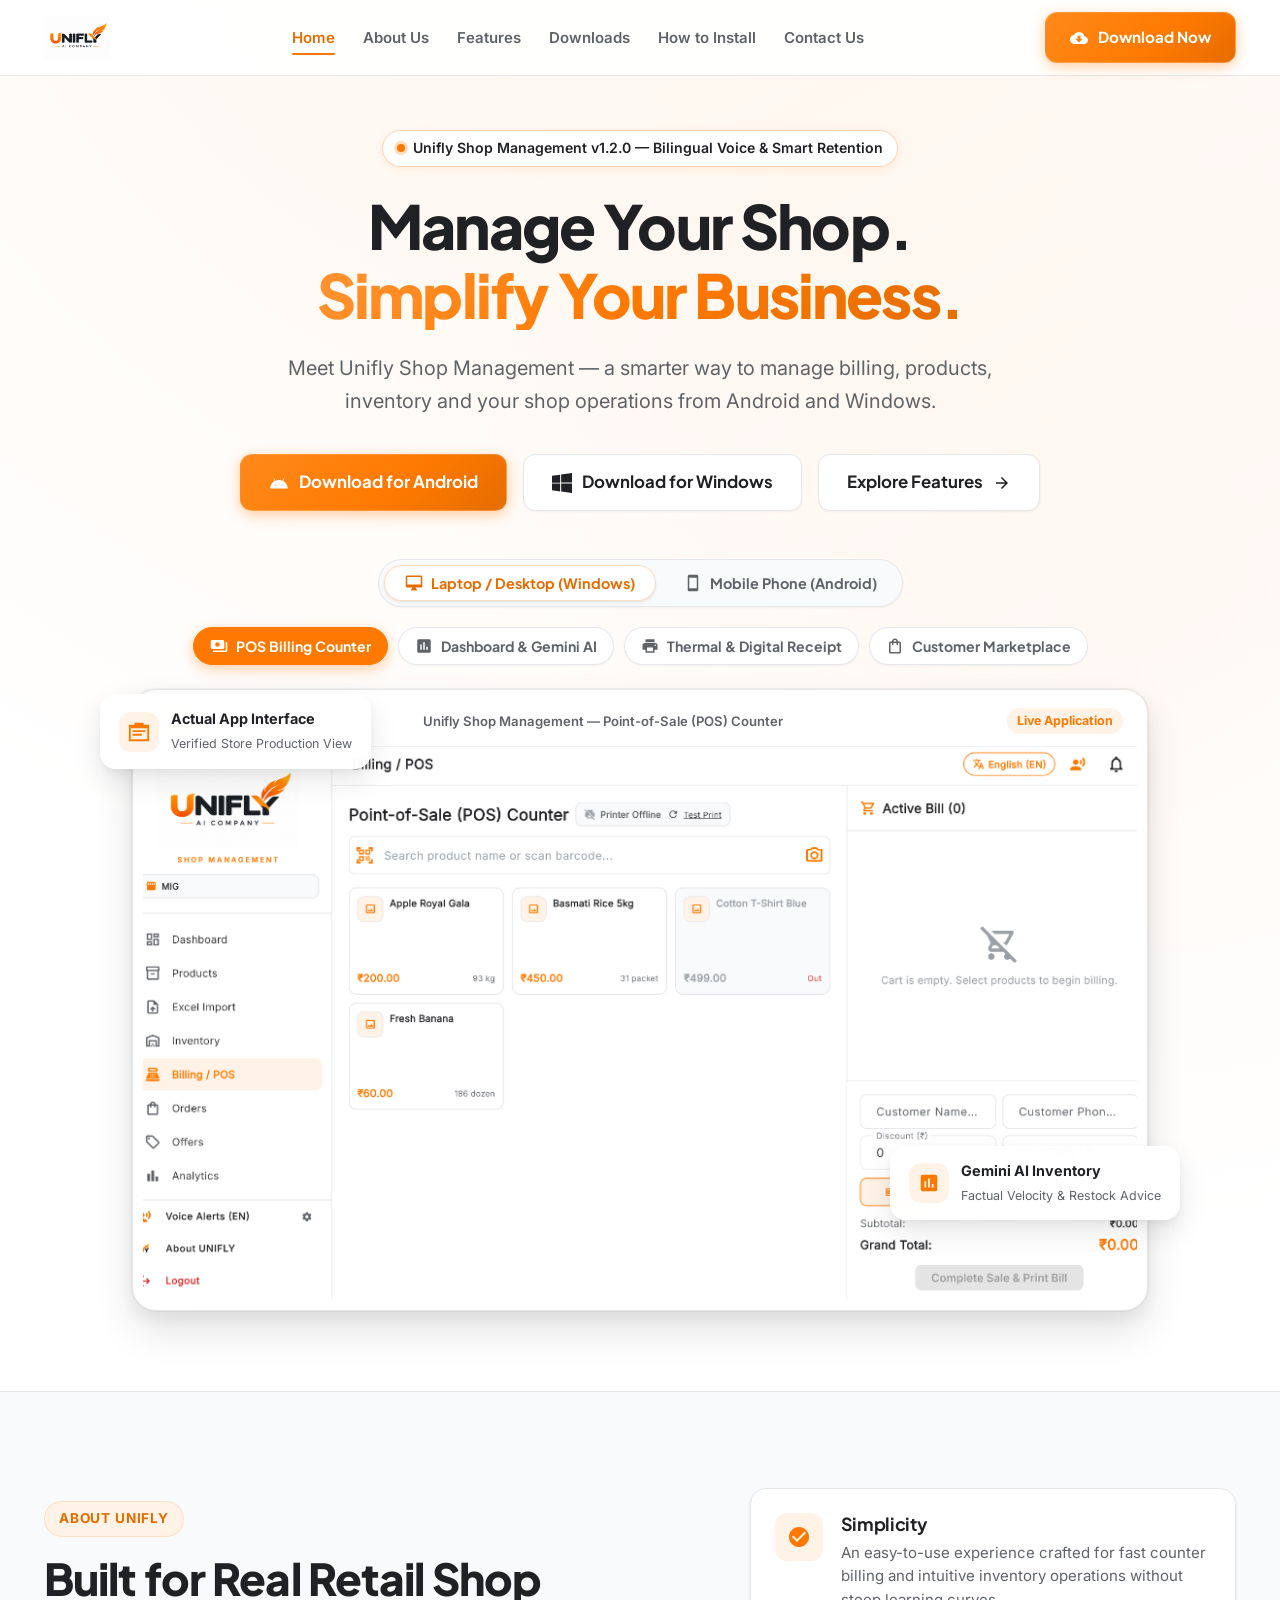
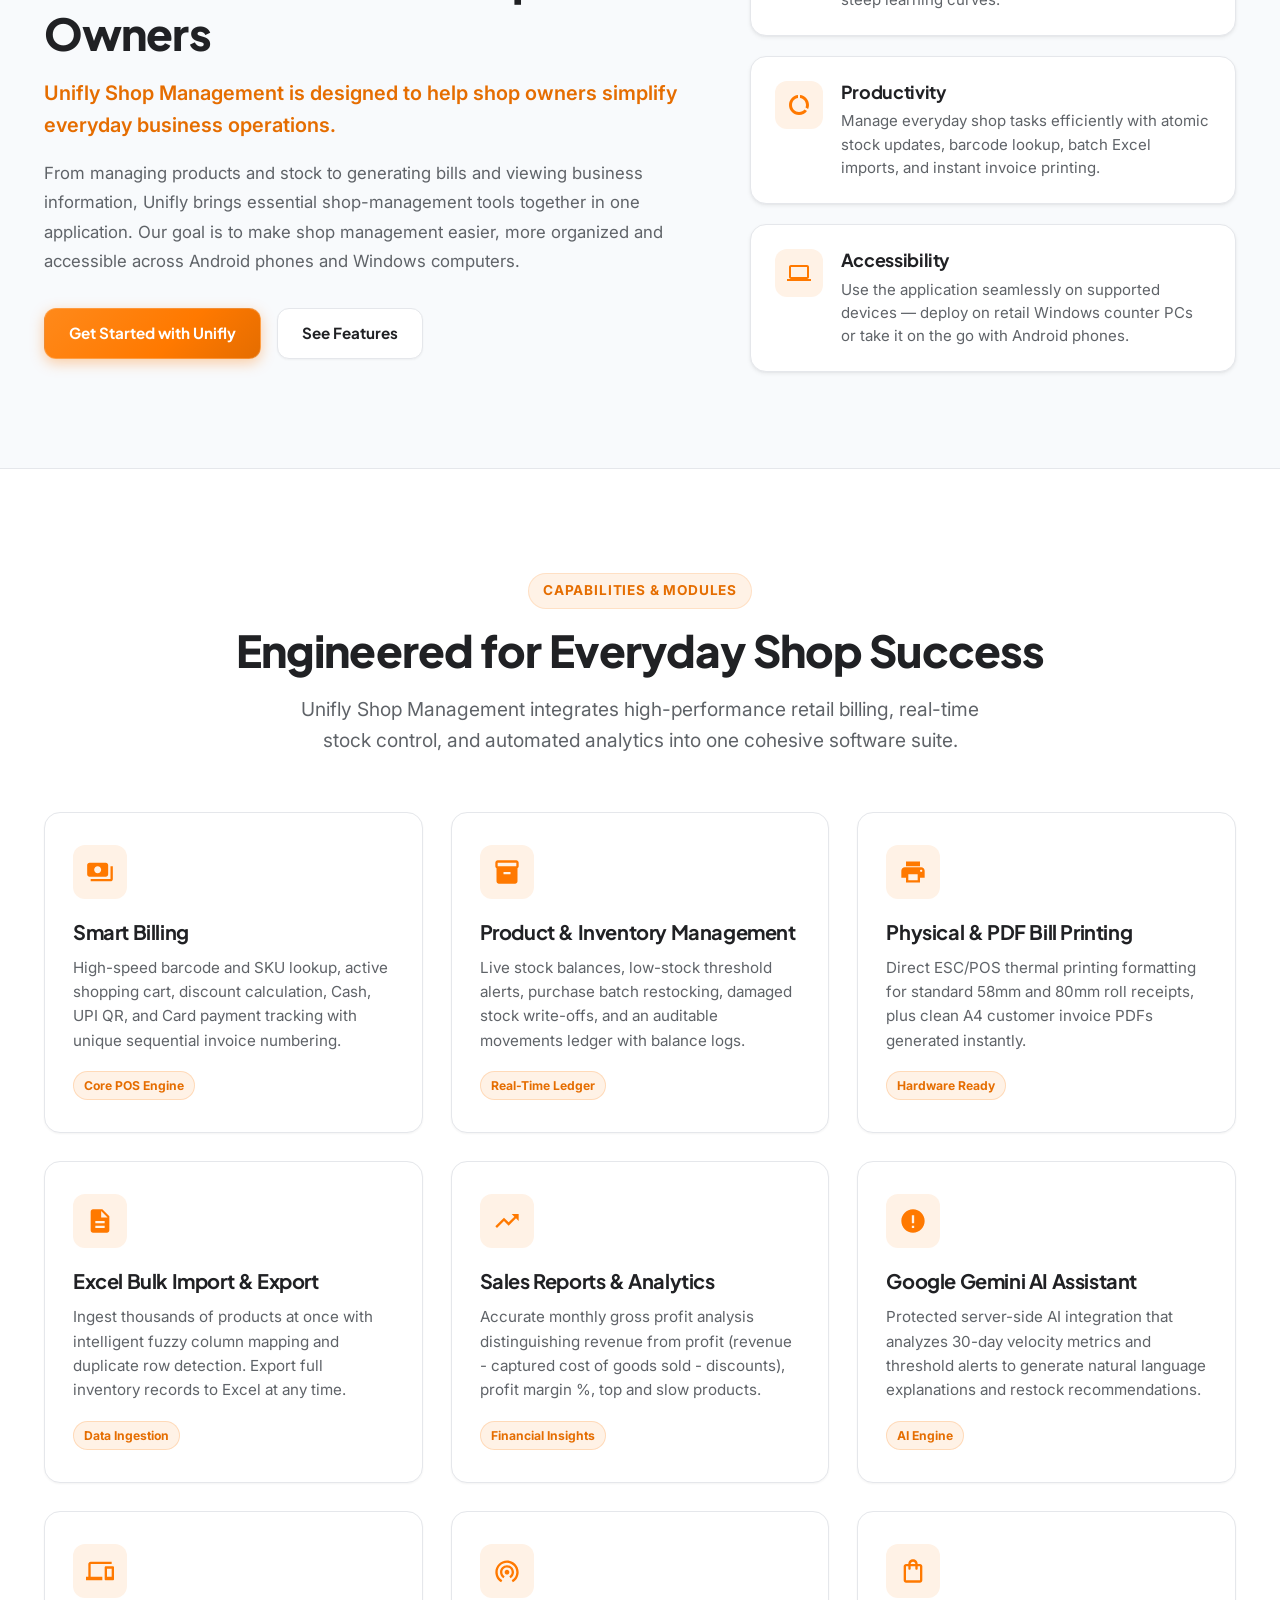
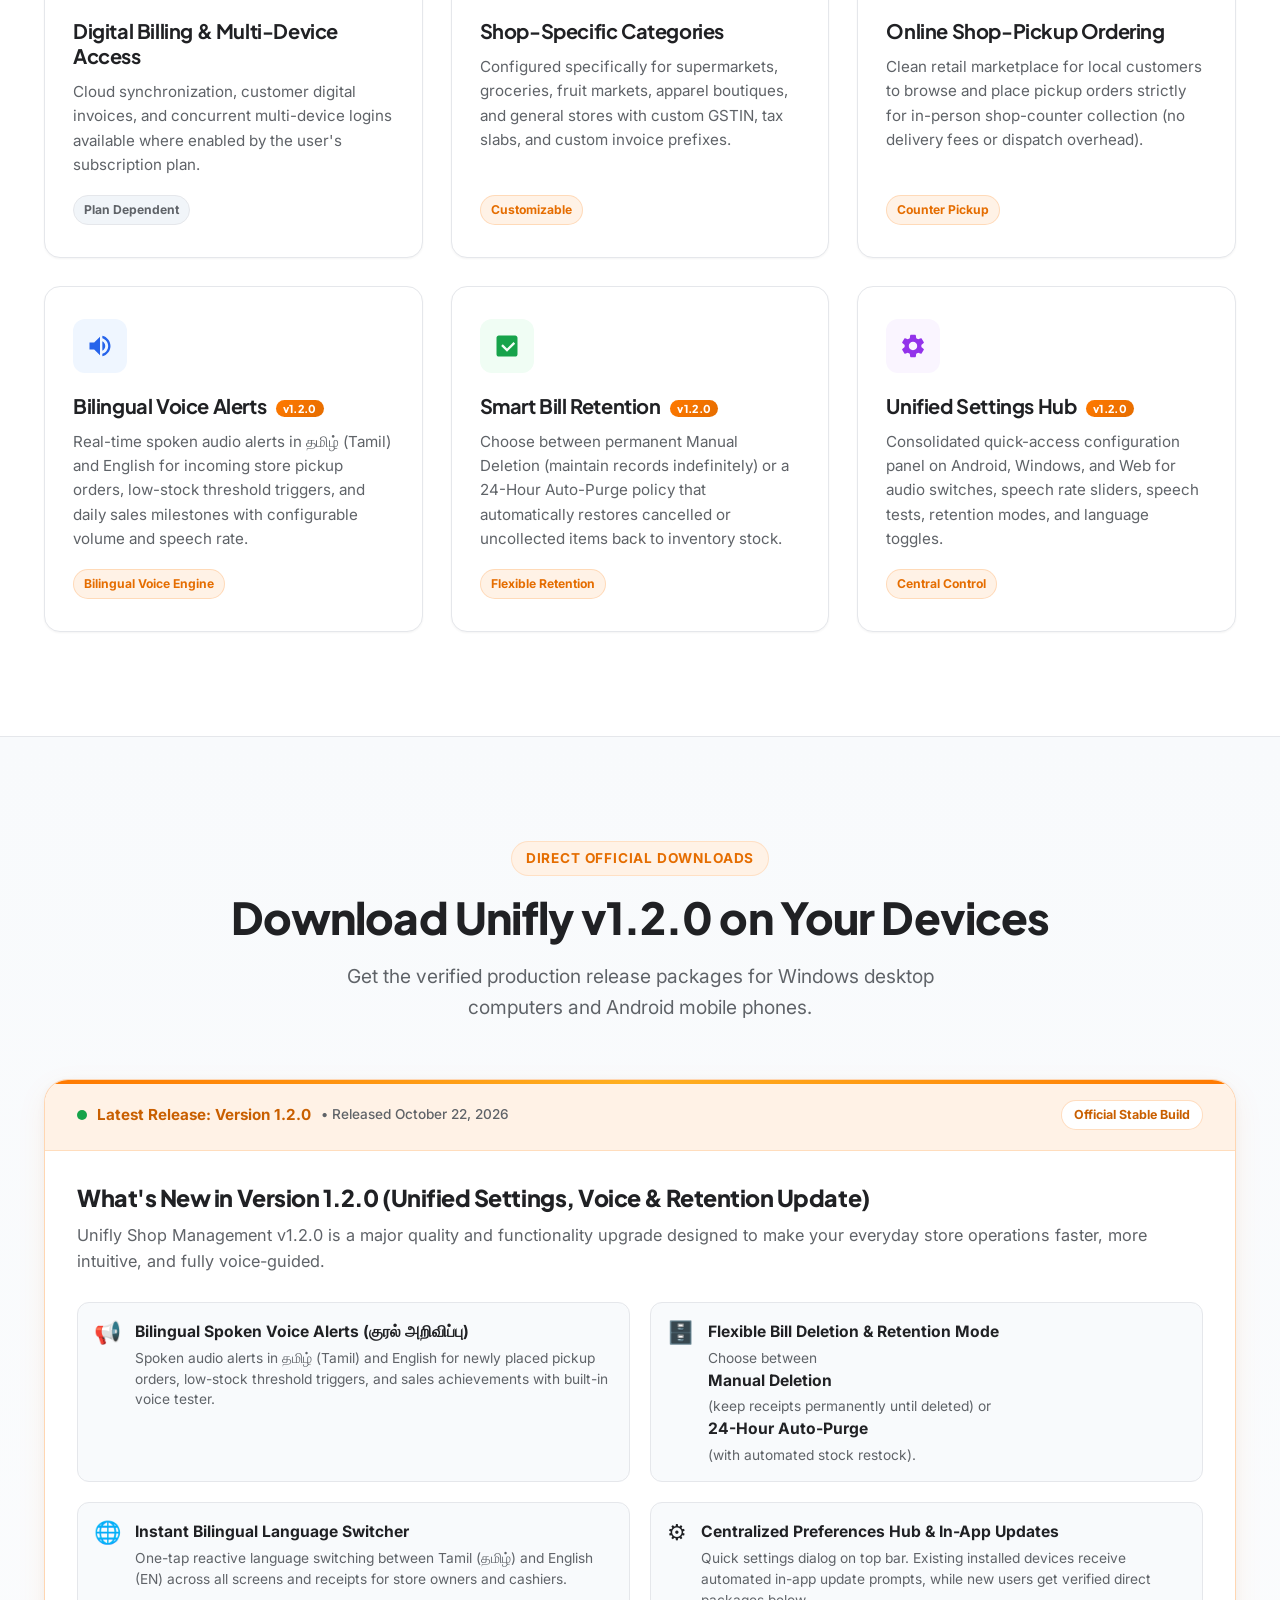
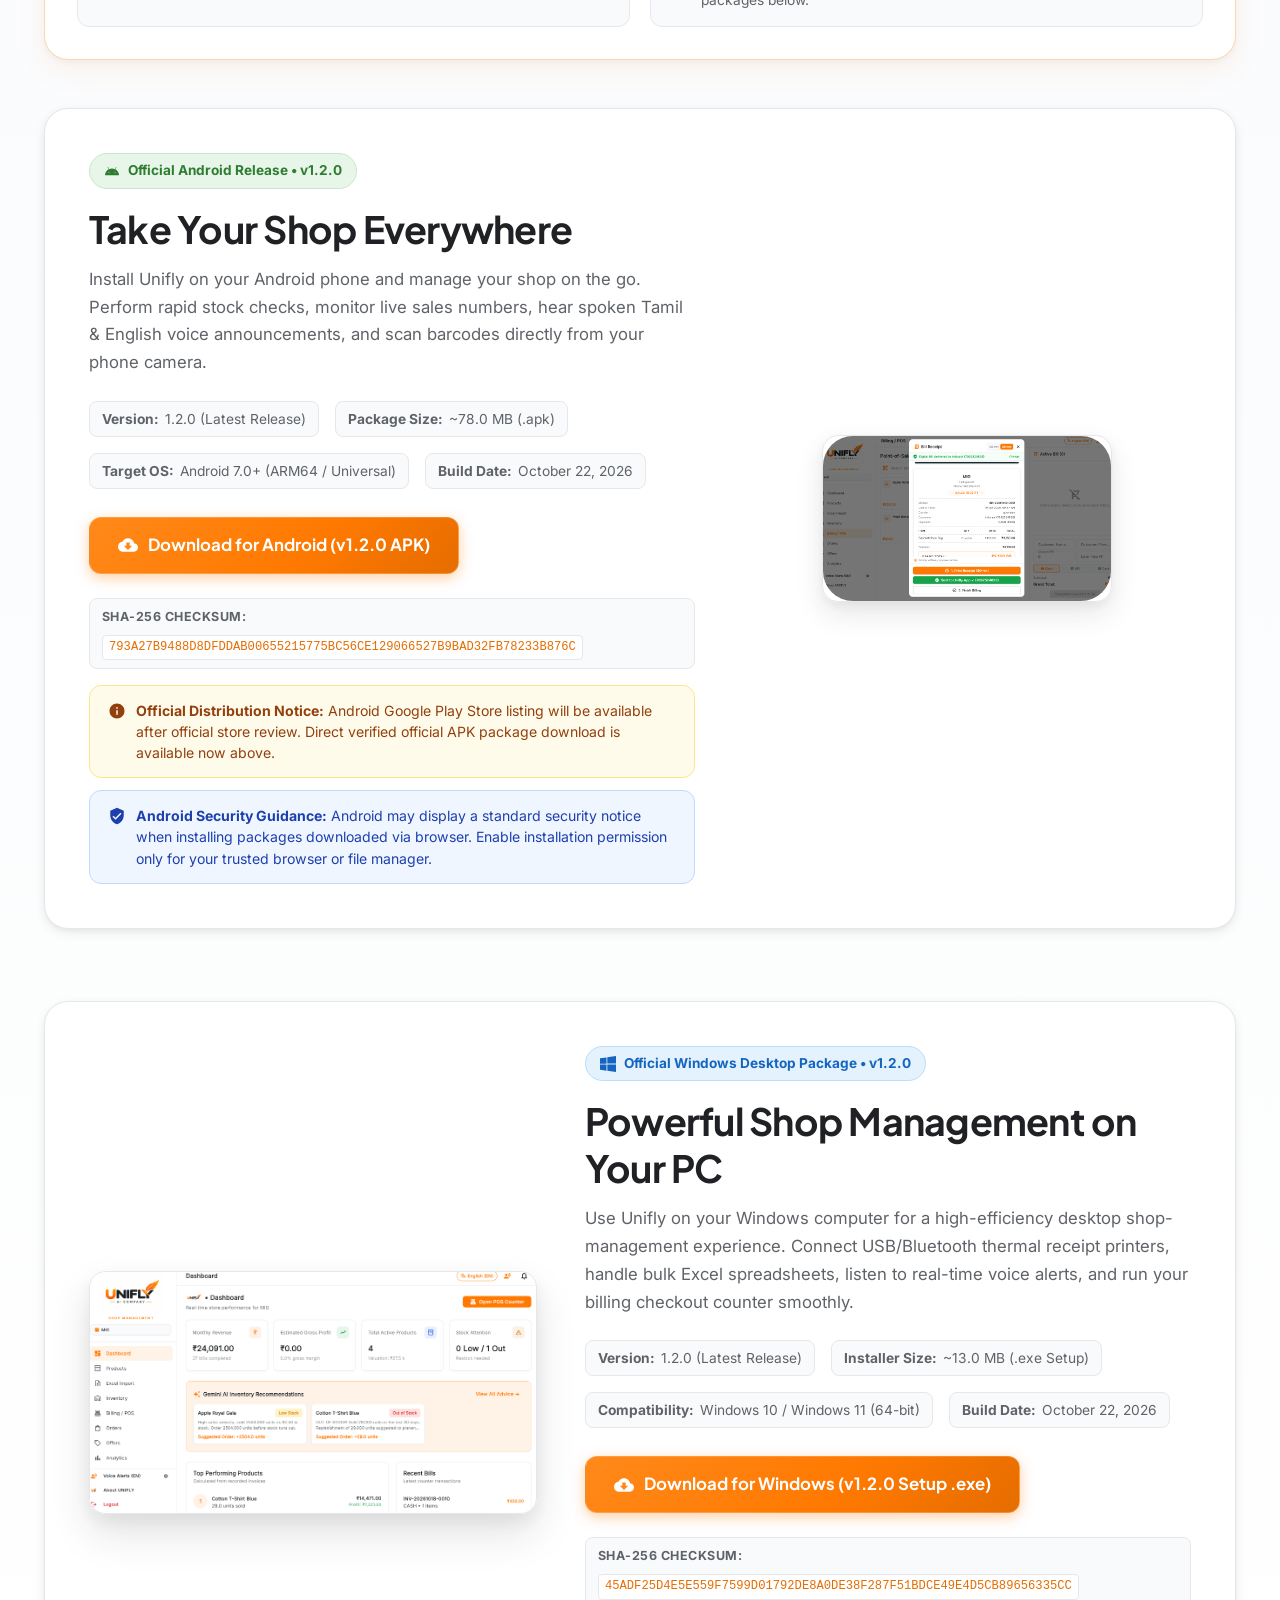
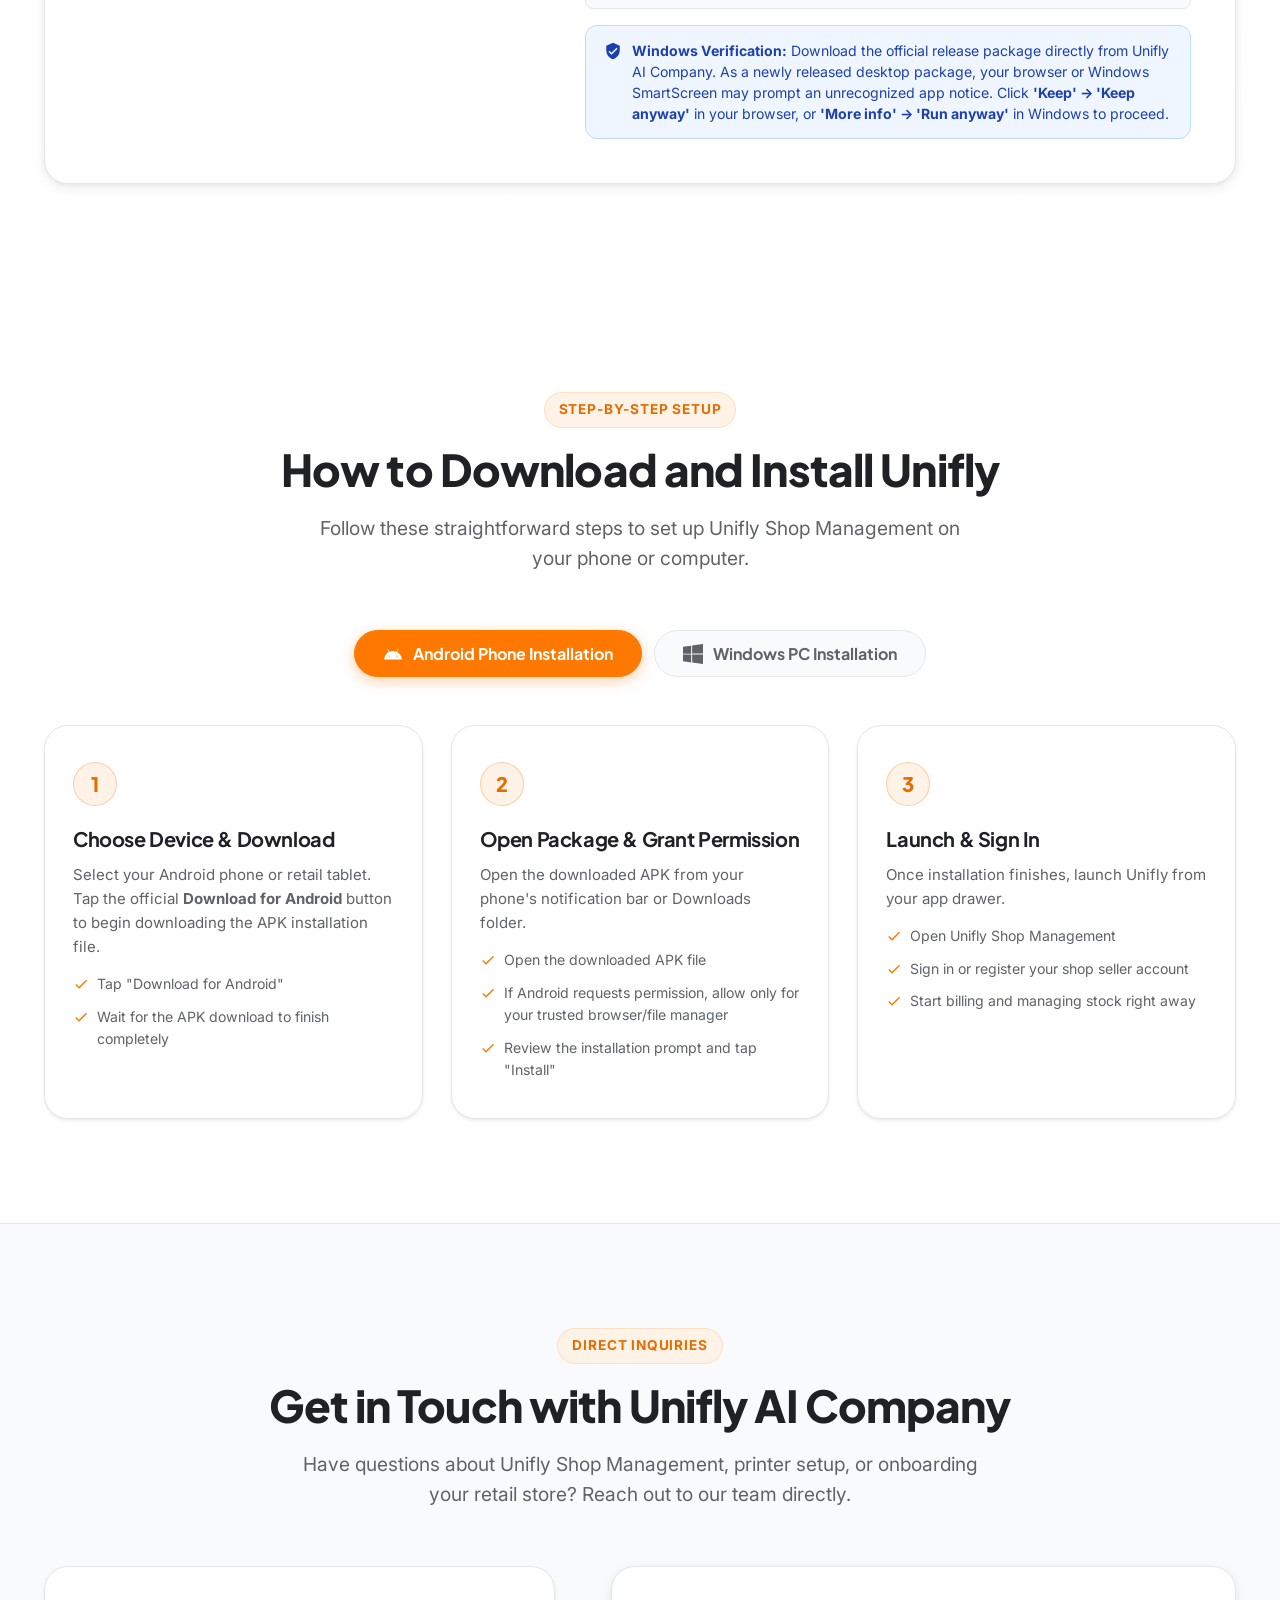
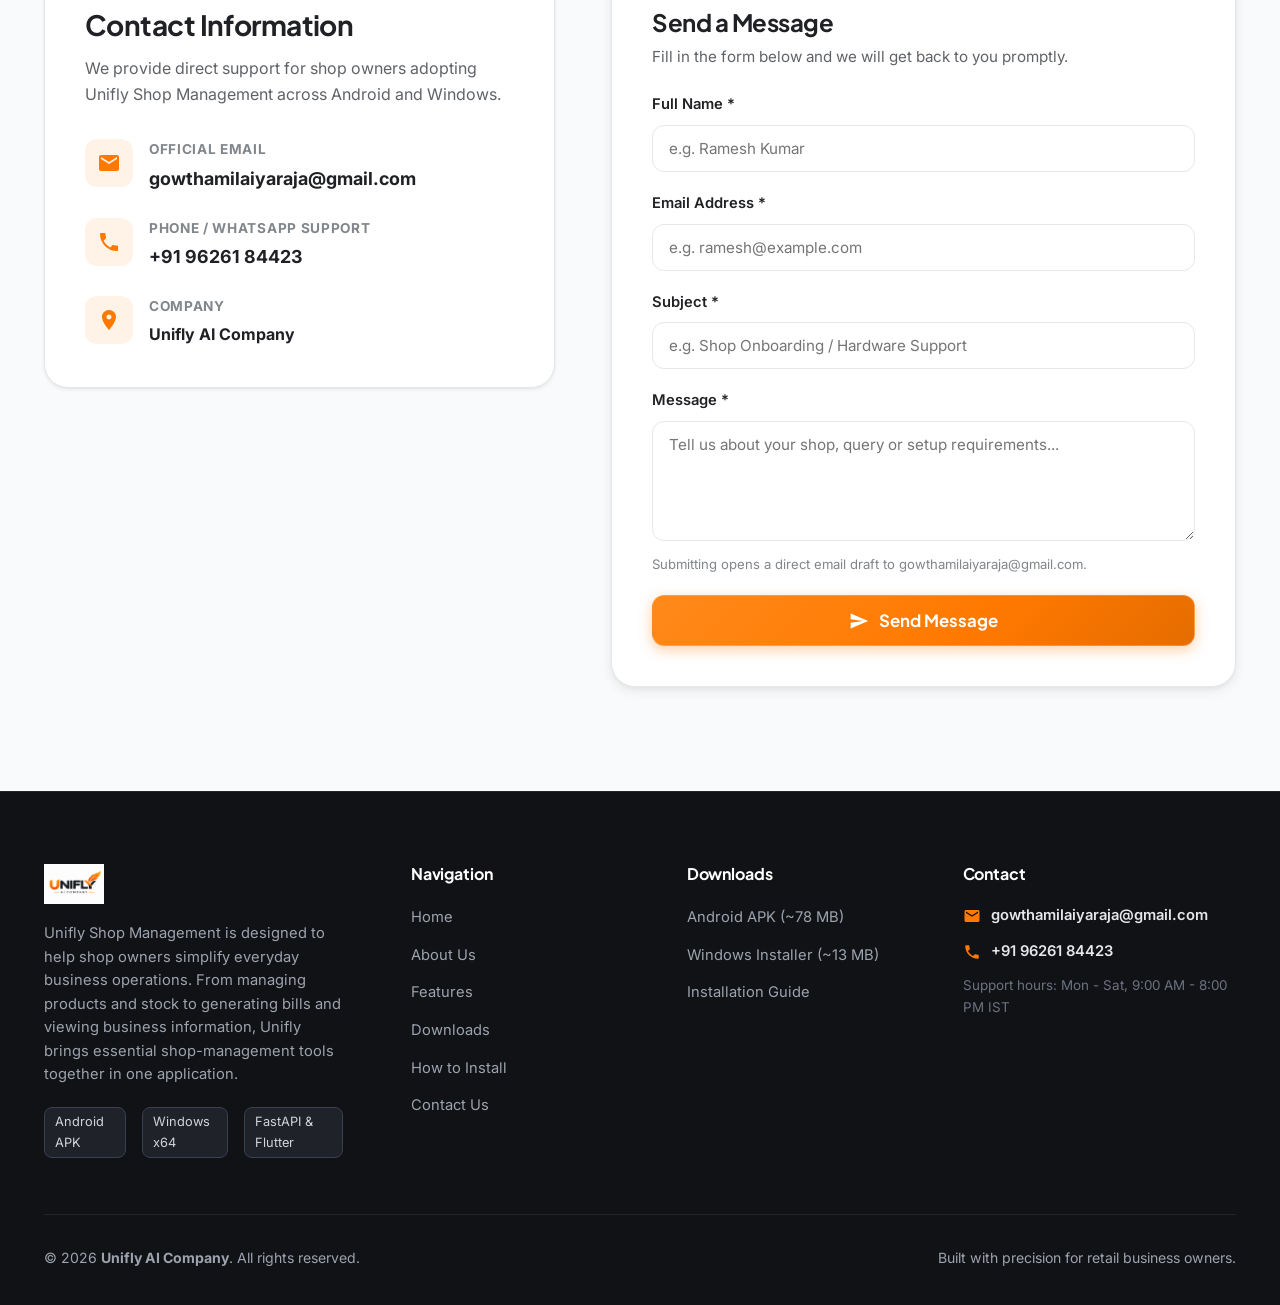
==== commit 76a2c11c: "chore: update download buttons to GitHub Releases v1.2.0 CDN" ====
--- a/index.html
+++ b/index.html
@@ -552,7 +552,7 @@
 
               <!-- Android Download Action Group -->
               <div class="download-action-group">
-                <a href="assets/downloads/Unifly-Shop-Management-Android.apk" class="btn btn-primary btn-lg" download="Unifly-Shop-Management-Android.apk" id="androidDownloadBtn">
+                <a href="https://github.com/gowtham190208/unifly-website/releases/download/v1.2.0/Unifly-Shop-Management-Android.apk" class="btn btn-primary btn-lg" download="Unifly-Shop-Management-Android.apk" id="androidDownloadBtn">
                   <svg width="20" height="20" viewBox="0 0 24 24" fill="currentColor">
                     <path d="M19.35 10.04C18.67 6.59 15.64 4 12 4 9.11 4 6.6 5.64 5.35 8.04 2.34 8.36 0 10.91 0 14c0 3.31 2.69 6 6 6h13c2.76 0 5-2.24 5-5 0-2.64-2.05-4.78-4.65-4.96zM17 13l-5 5-5-5h3V9h4v4h3z"/>
                   </svg>
@@ -626,7 +626,7 @@
 
               <!-- Windows Download Action Group -->
               <div class="download-action-group">
-                <a href="assets/downloads/Unifly-Setup.exe" class="btn btn-primary btn-lg" download="Unifly-Setup.exe" id="windowsDownloadBtn">
+                <a href="https://github.com/gowtham190208/unifly-website/releases/download/v1.2.0/Unifly-Setup.exe" class="btn btn-primary btn-lg" download="Unifly-Setup.exe" id="windowsDownloadBtn">
                   <svg width="20" height="20" viewBox="0 0 24 24" fill="currentColor">
                     <path d="M19.35 10.04C18.67 6.59 15.64 4 12 4 9.11 4 6.6 5.64 5.35 8.04 2.34 8.36 0 10.91 0 14c0 3.31 2.69 6 6 6h13c2.76 0 5-2.24 5-5 0-2.64-2.05-4.78-4.65-4.96zM17 13l-5 5-5-5h3V9h4v4h3z"/>
                   </svg>
@@ -964,8 +964,8 @@
         <div>
           <h4 class="footer-col-title">Downloads</h4>
           <ul class="footer-links-list">
-            <li><a href="assets/downloads/Unifly-Shop-Management-Android.apk" class="footer-link" download="Unifly-Shop-Management-Android.apk">Android APK (~75 MB)</a></li>
-            <li><a href="assets/downloads/Unifly-Setup.exe" class="footer-link" download="Unifly-Setup.exe">Windows Installer (~13 MB)</a></li>
+            <li><a href="https://github.com/gowtham190208/unifly-website/releases/download/v1.2.0/Unifly-Shop-Management-Android.apk" class="footer-link" download="Unifly-Shop-Management-Android.apk">Android APK (~78 MB)</a></li>
+            <li><a href="https://github.com/gowtham190208/unifly-website/releases/download/v1.2.0/Unifly-Setup.exe" class="footer-link" download="Unifly-Setup.exe">Windows Installer (~13 MB)</a></li>
             <li><a href="#how-to-install" class="footer-link">Installation Guide</a></li>
           </ul>
         </div>
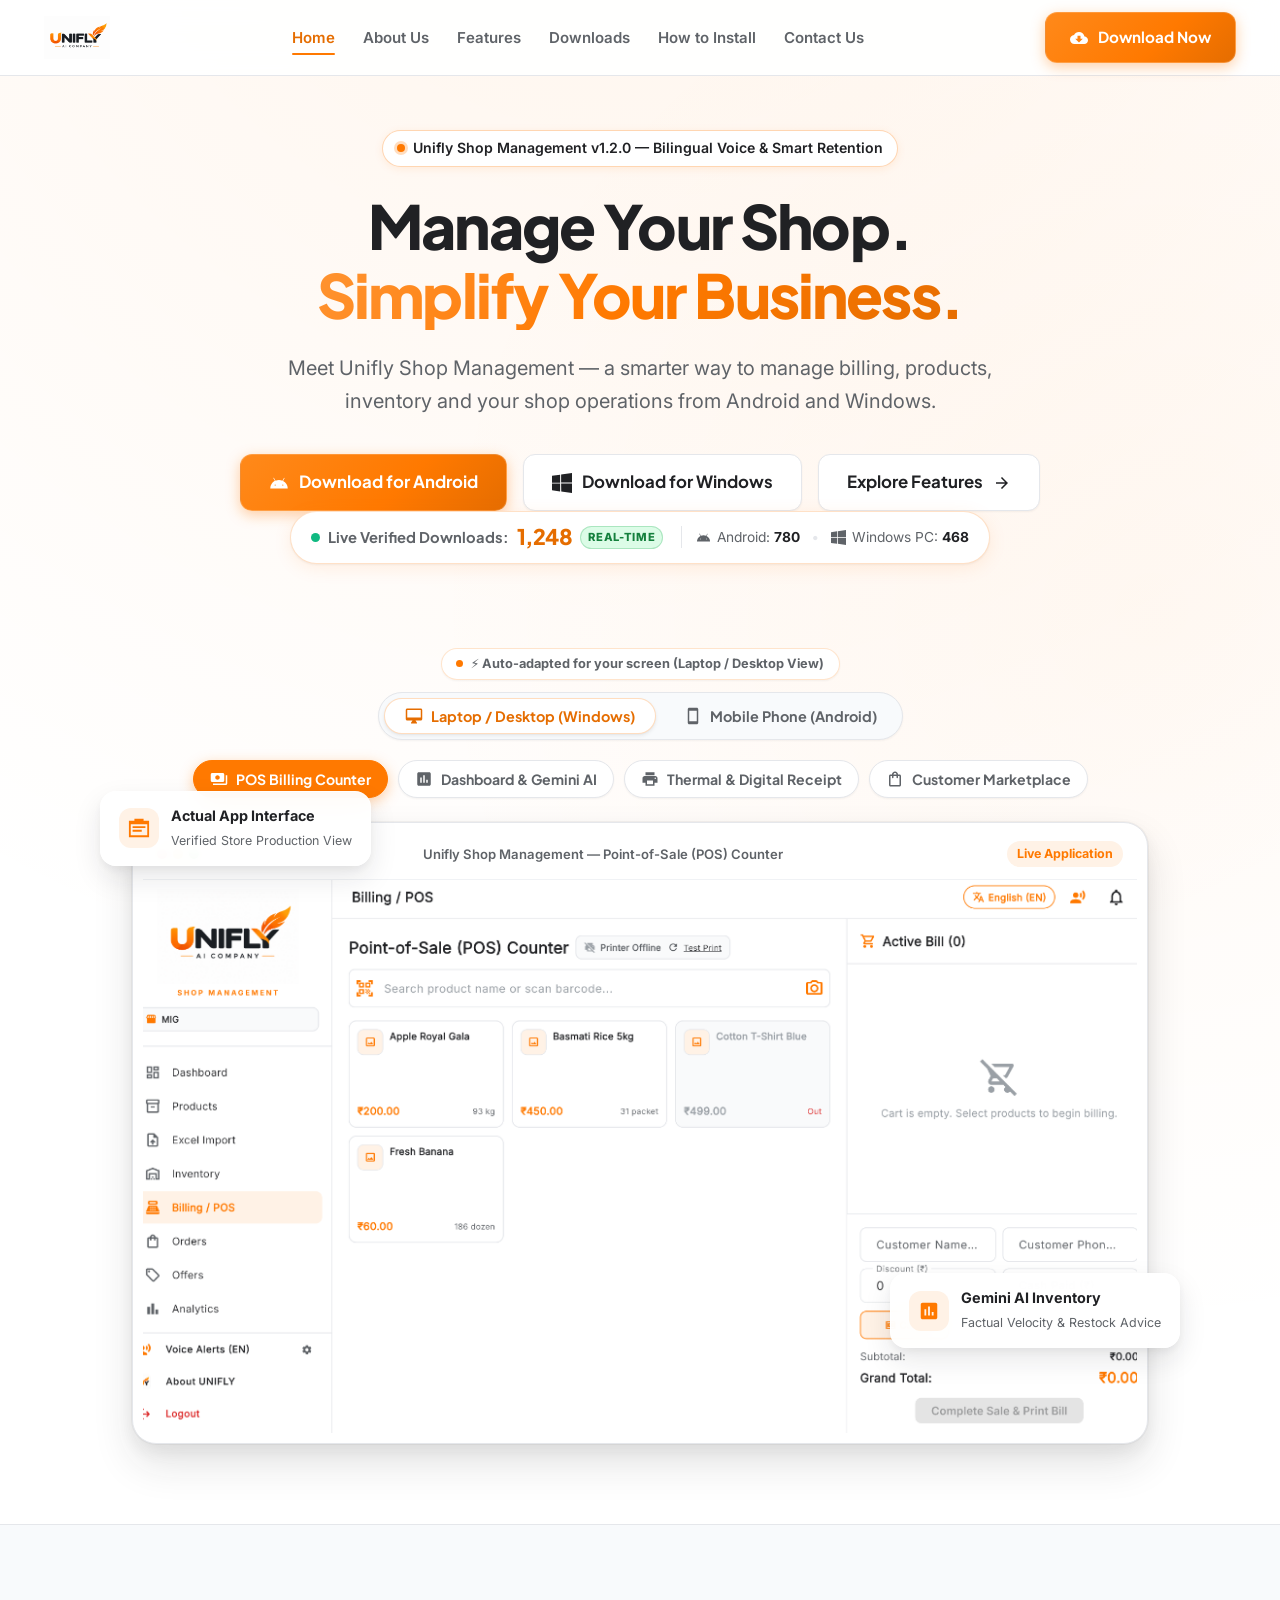
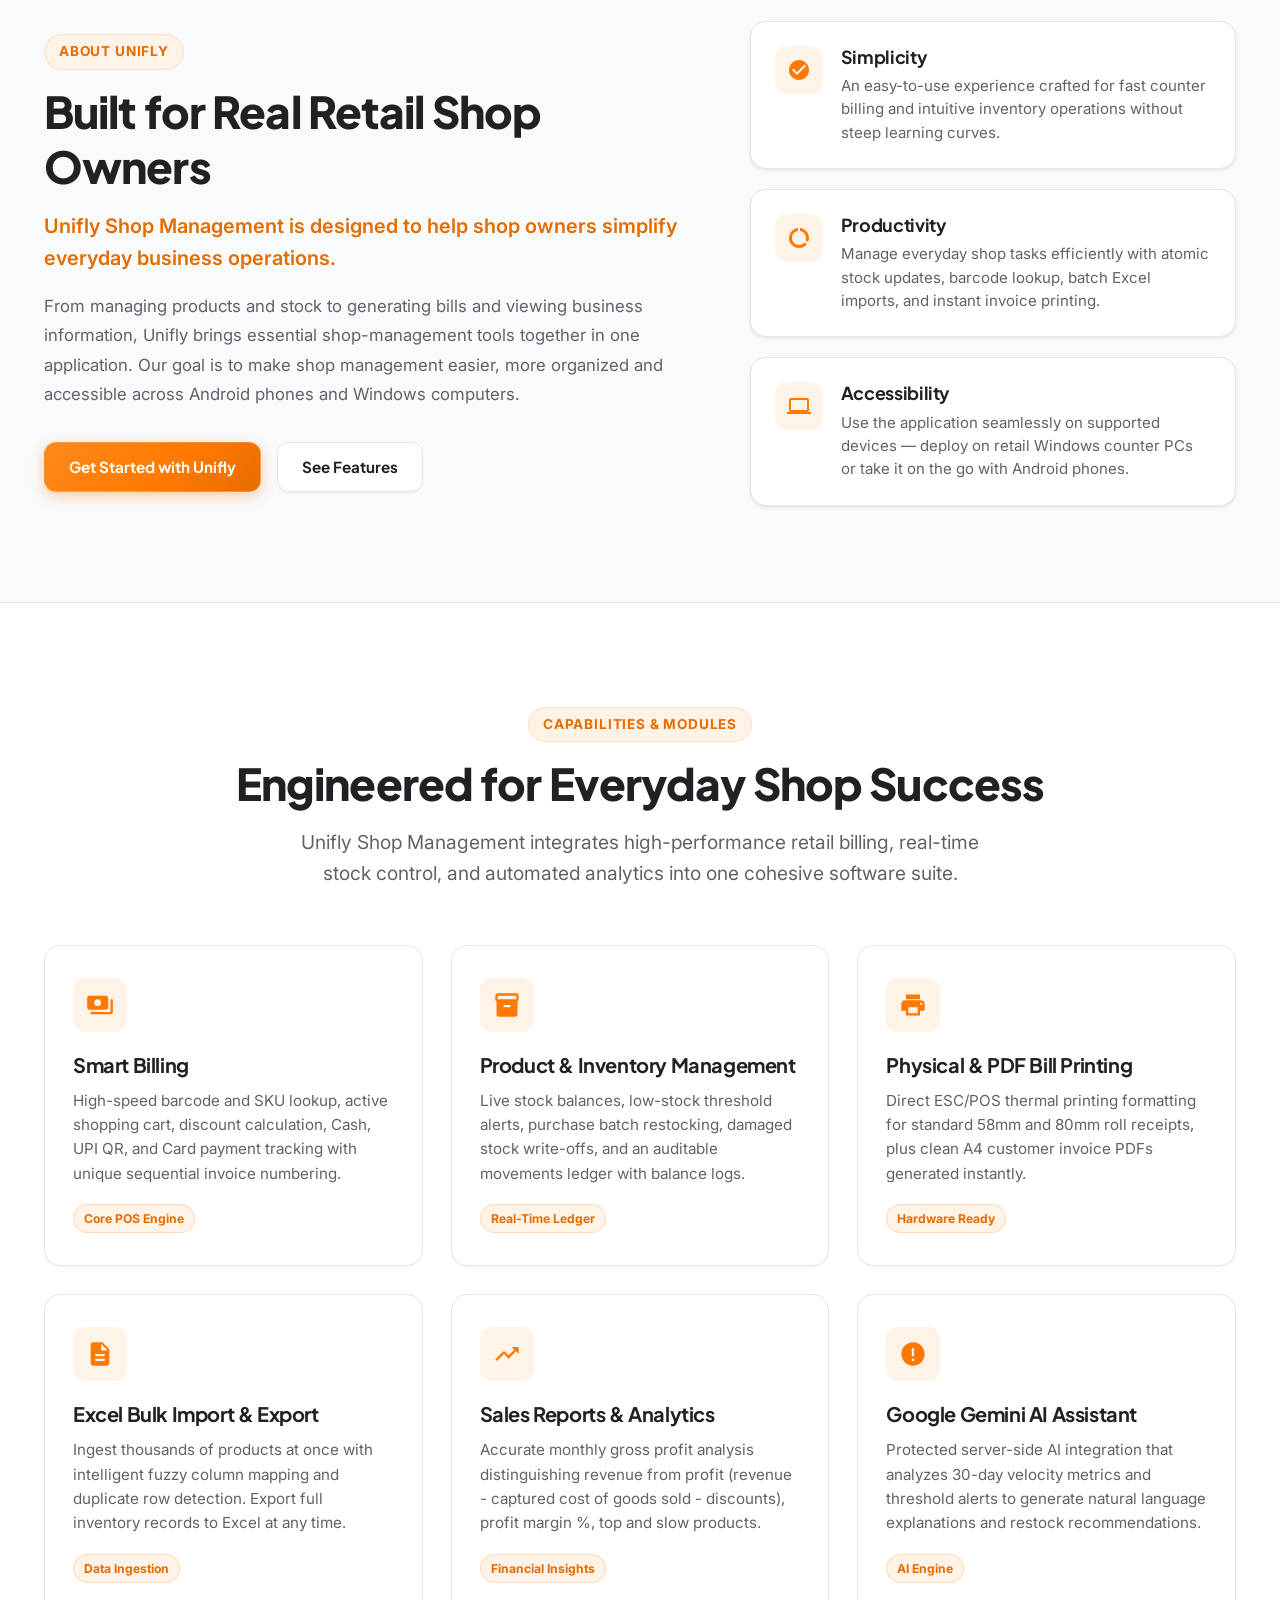
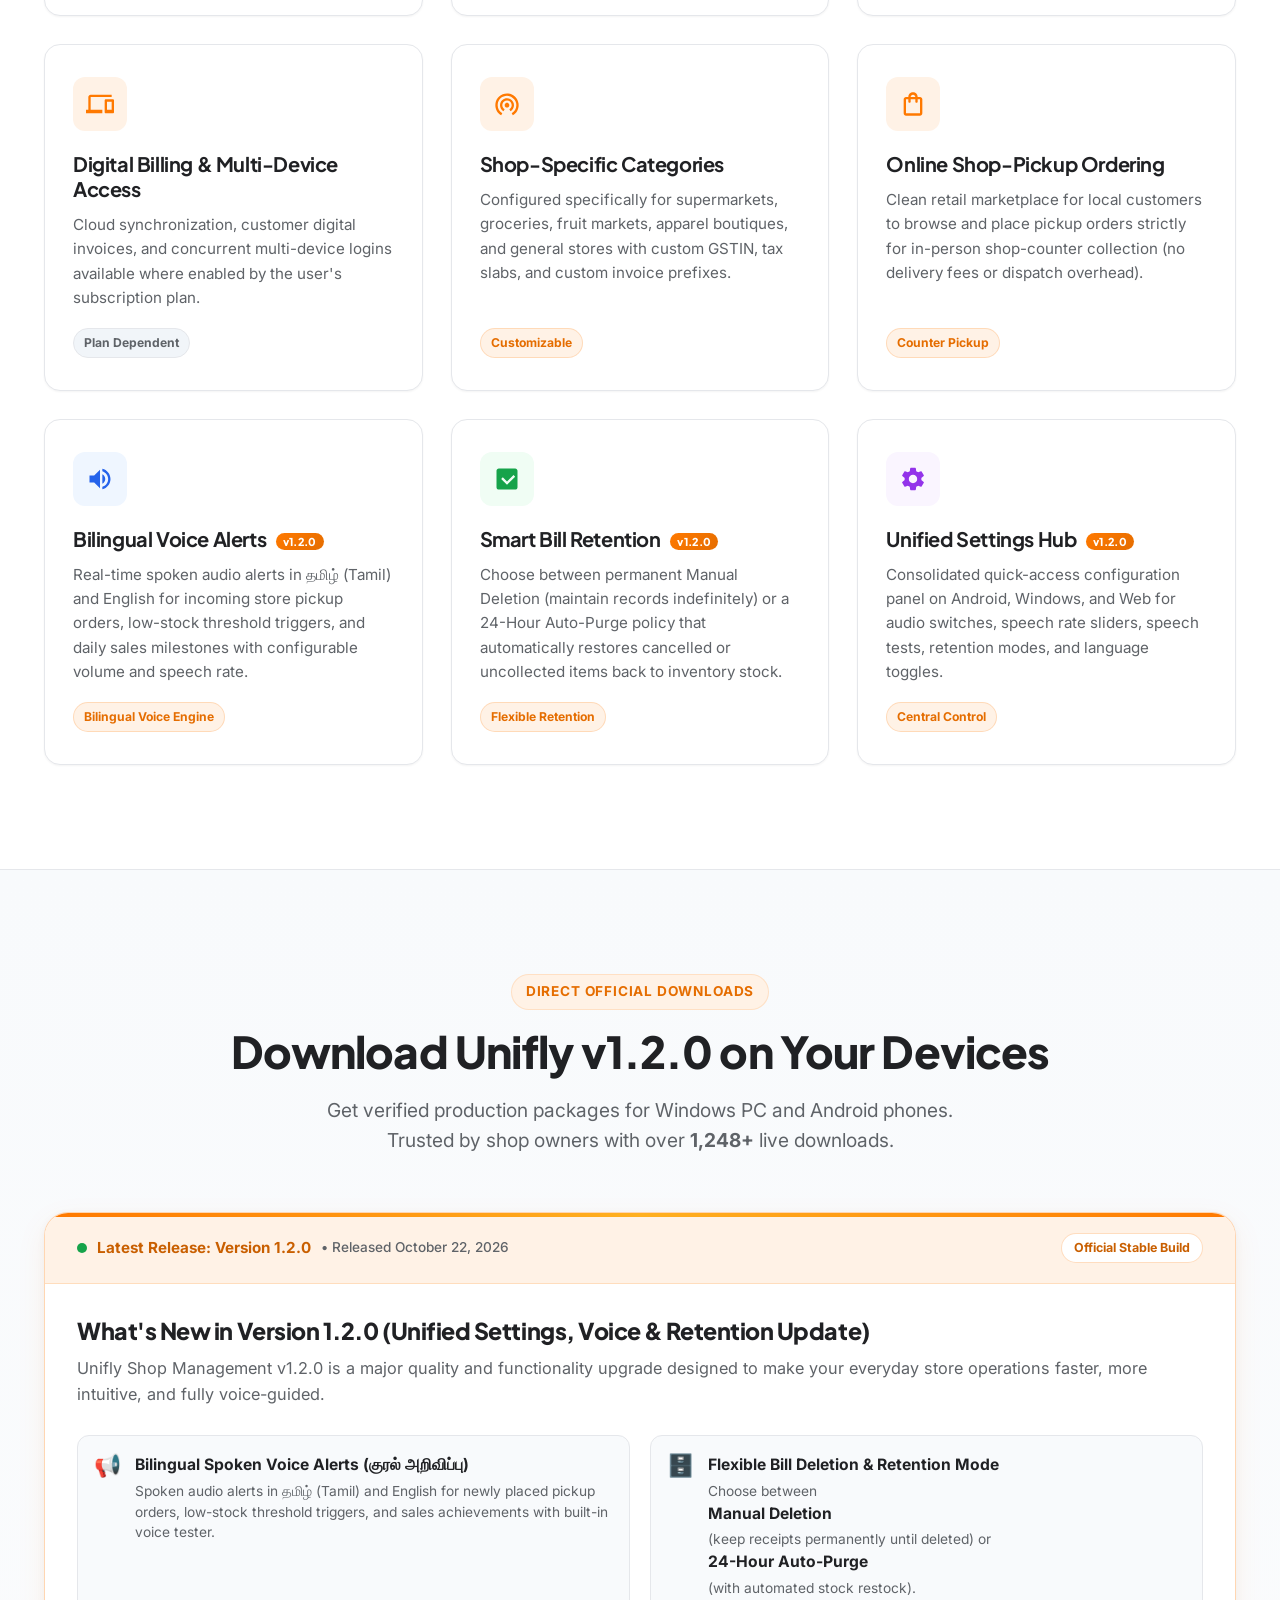
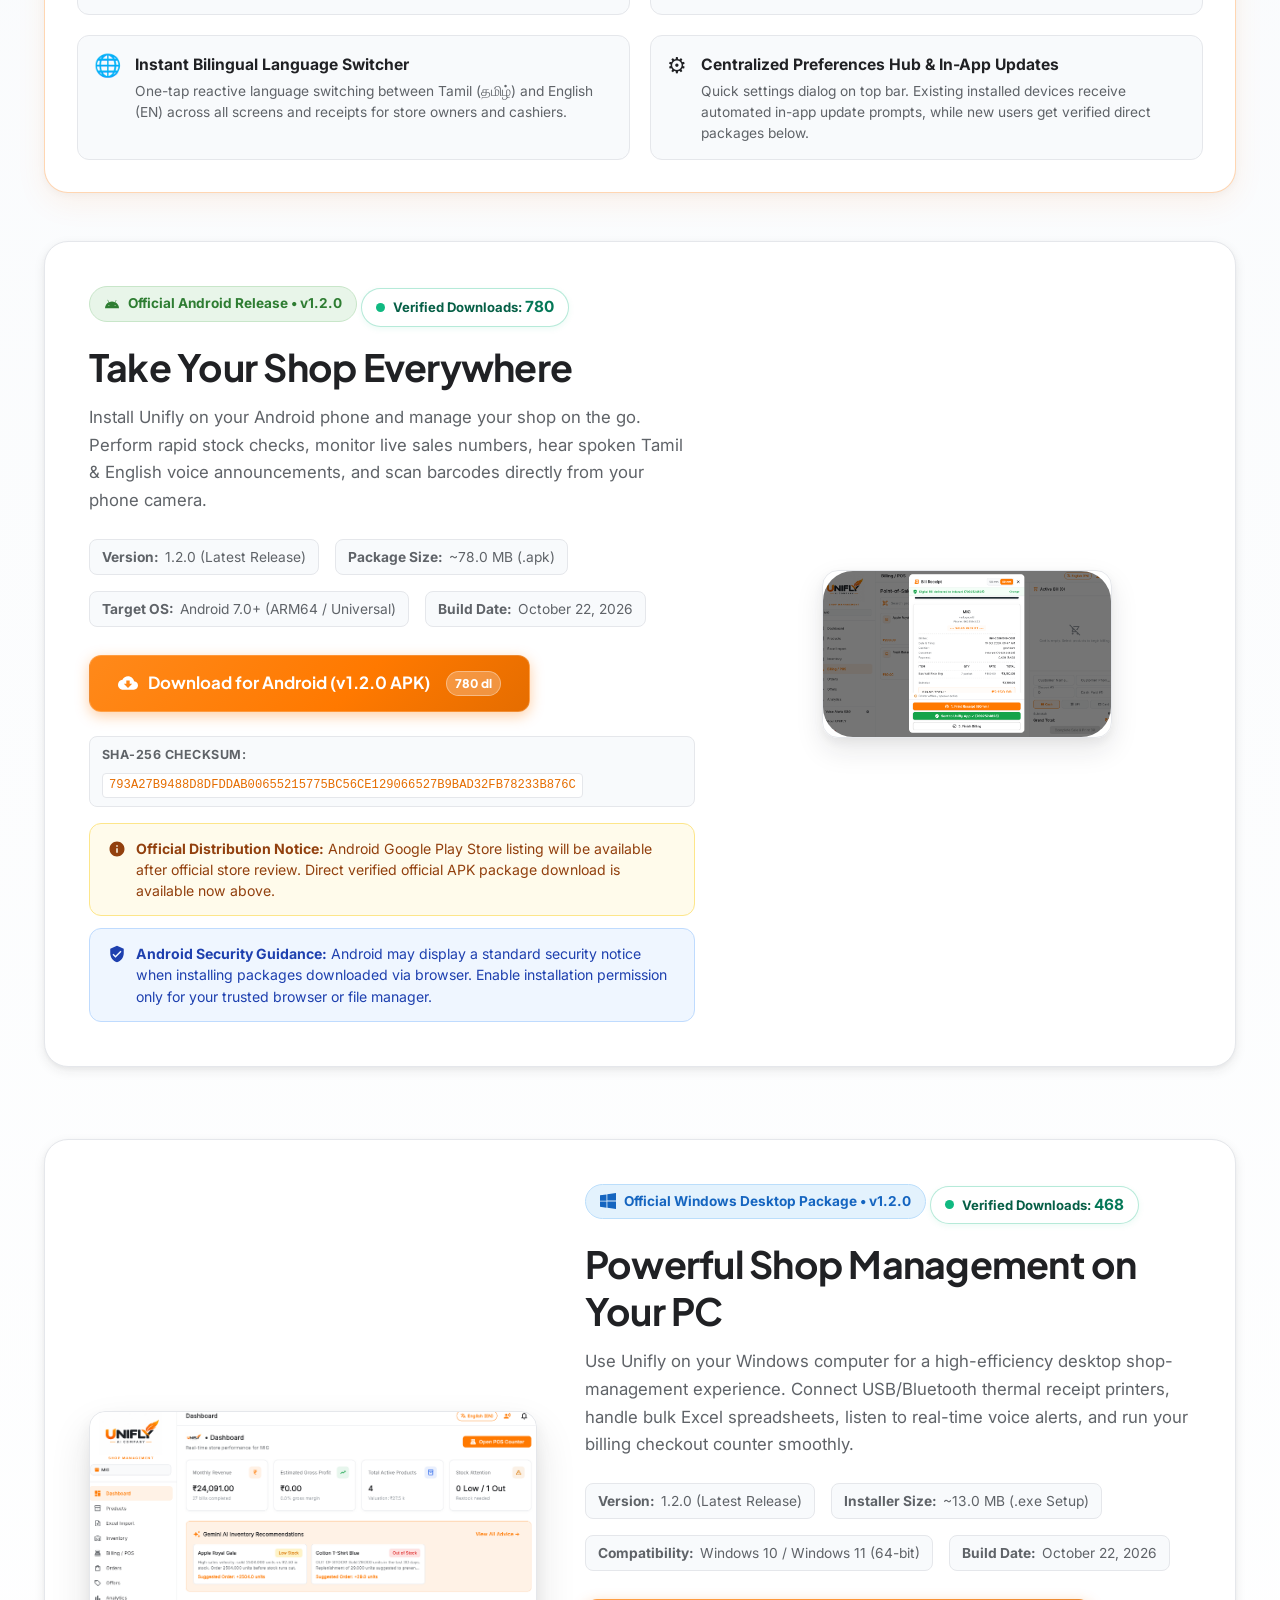
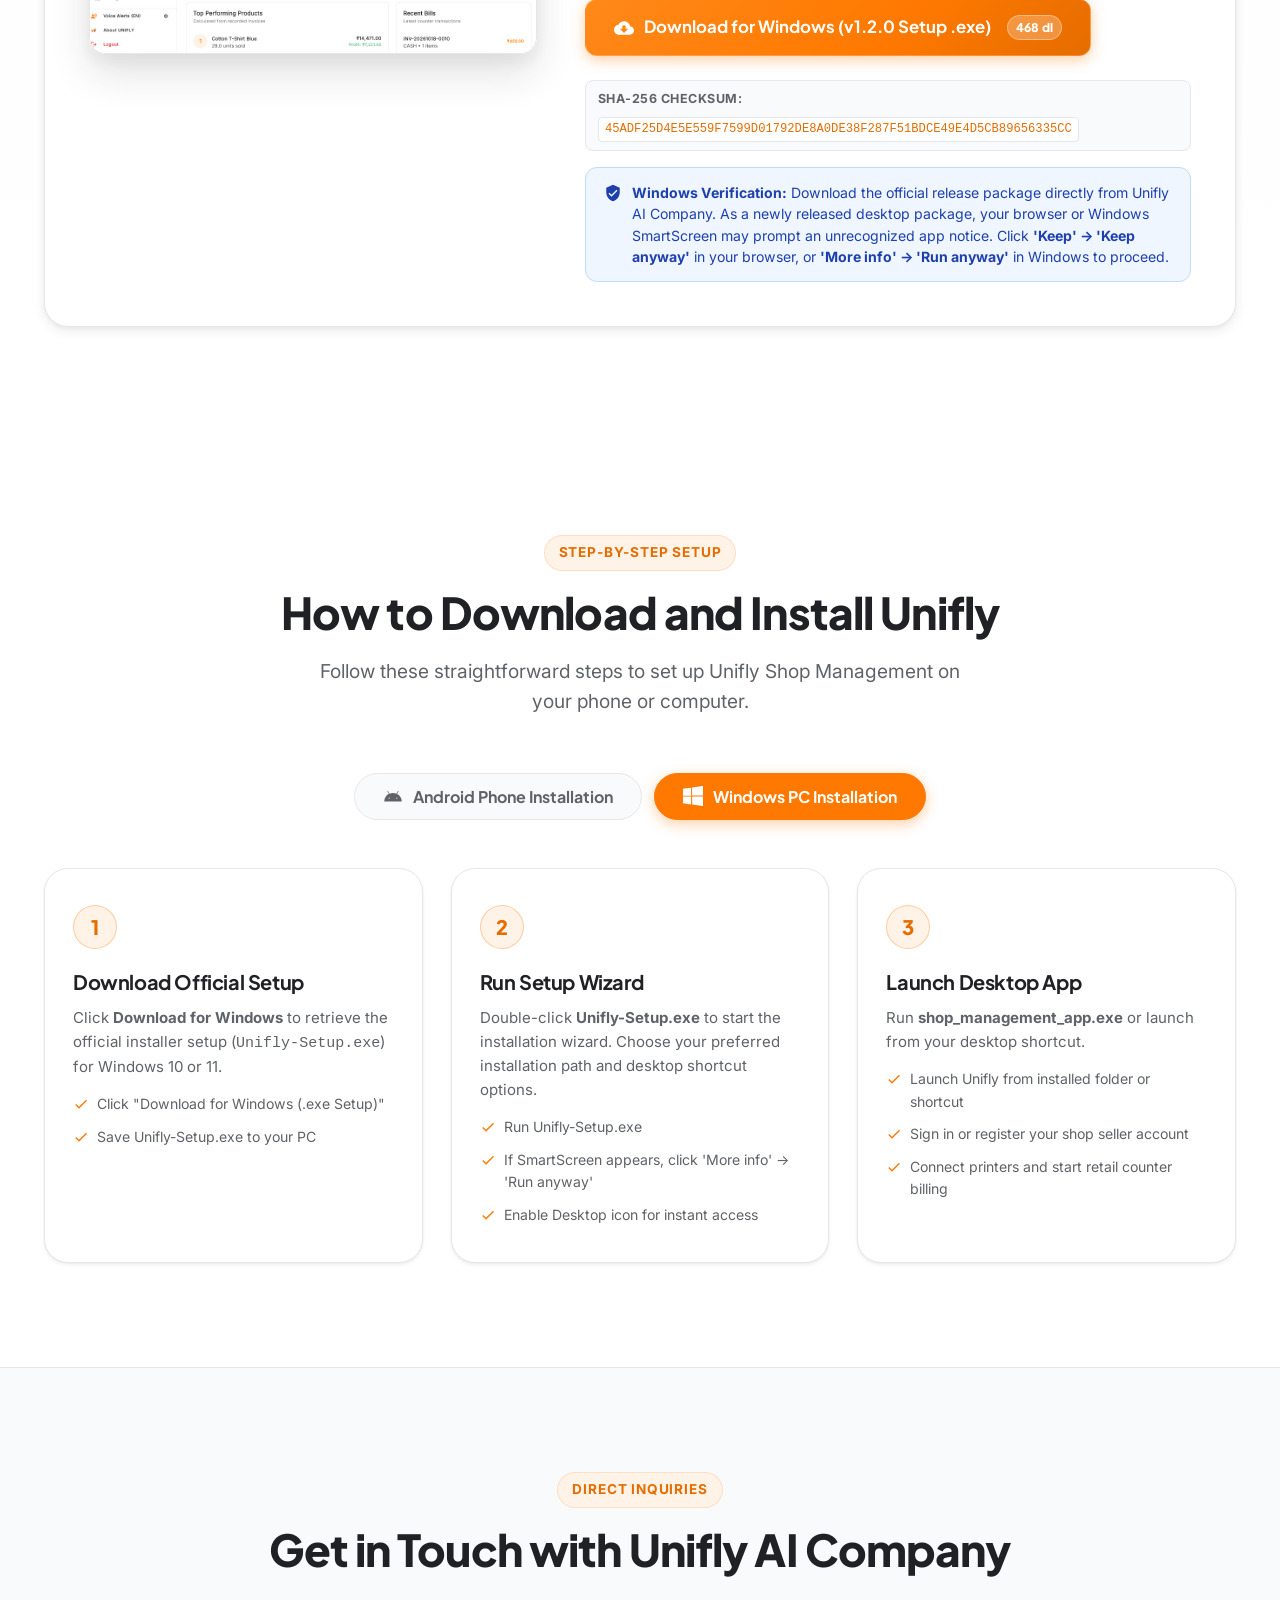
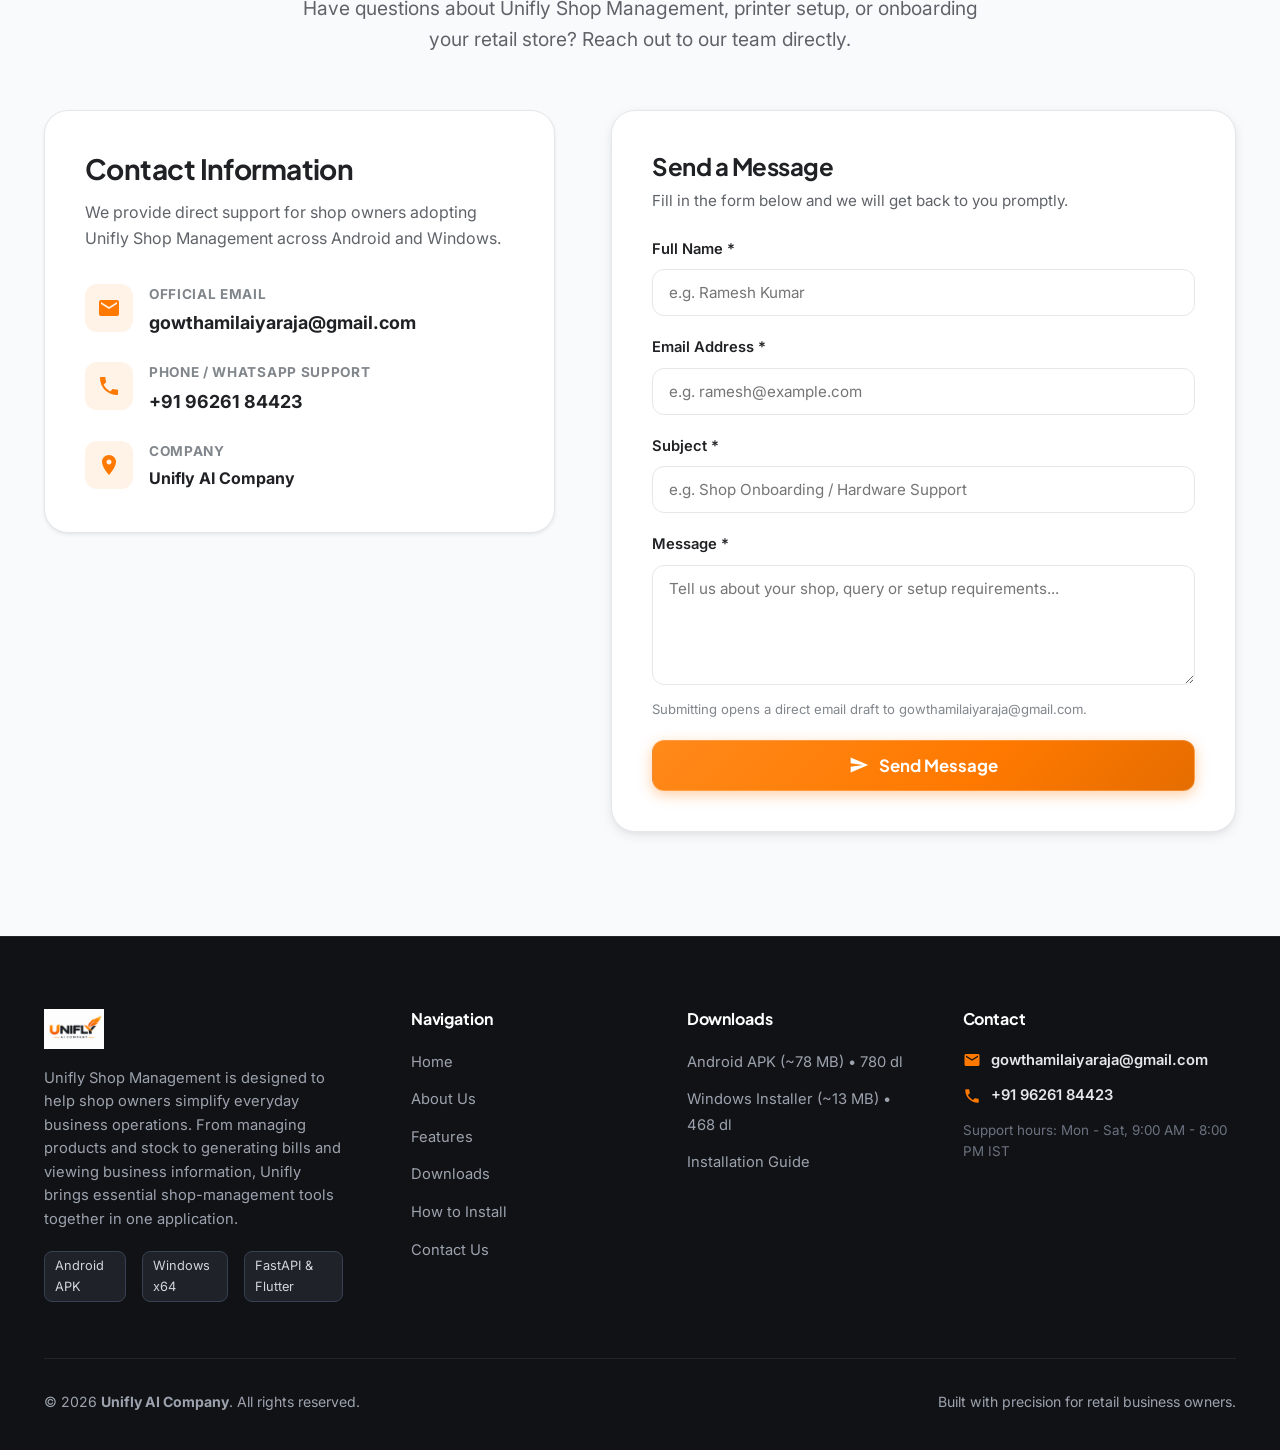
==== commit 10efe73d: "Add automatic mobile/desktop screen adaptation and real-time live download counter system" ====
--- a/index.html
+++ b/index.html
@@ -127,19 +127,19 @@
           <!-- Call To Action Buttons -->
           <div class="hero-actions">
             <!-- Download for Android -->
-            <a href="#download-android" class="btn btn-primary btn-lg">
+            <a href="#download-android" class="btn btn-primary btn-lg" id="heroAndroidBtn" data-platform="android">
               <svg width="20" height="20" viewBox="0 0 24 24" fill="currentColor" aria-hidden="true">
                 <path d="M16.61 15.15c-.41 0-.74-.33-.74-.74 0-.41.33-.74.74-.74.41 0 .74.33.74.74 0 .41-.33.74-.74.74zm-9.22 0c-.41 0-.74-.33-.74-.74 0-.41.33-.74.74-.74.41 0 .74.33.74.74 0 .41-.33.74-.74.74zm9.46-5.59l1.8-3.12a.39.39 0 00-.14-.54.39.39 0 00-.54.14l-1.83 3.17c-1.24-.56-2.65-.87-4.14-.87-1.49 0-2.9.31-4.14.87L5.99 5.89a.39.39 0 00-.54-.14.39.39 0 00-.14.54l1.8 3.12C3.78 11.23 1.5 14.6 1.5 18.5h21c0-3.9-2.28-7.27-5.65-8.94z"/>
               </svg>
-              Download for Android
+              <span>Download for Android</span>
             </a>
 
             <!-- Download for Windows -->
-            <a href="#download-windows" class="btn btn-secondary btn-lg">
+            <a href="#download-windows" class="btn btn-secondary btn-lg" id="heroWindowsBtn" data-platform="windows">
               <svg width="20" height="20" viewBox="0 0 24 24" fill="currentColor" aria-hidden="true">
                 <path d="M0 3.449L9.75 2.1v9.451H0m10.949-9.602L24 0v11.4H10.949M0 12.6h9.75v9.451L0 20.699M10.949 12.6H24V24l-12.9-1.801"/>
               </svg>
-              Download for Windows
+              <span>Download for Windows</span>
             </a>
 
             <!-- Explore Features -->
@@ -150,10 +150,39 @@
               </svg>
             </a>
           </div>
+
+          <!-- Real-Time Verified App Download Counter -->
+          <div class="hero-counter-strip" id="heroCounterStrip" role="region" aria-label="Real-time Application Download Counter">
+            <div class="counter-pill-main">
+              <span class="live-pulse-dot" aria-hidden="true"></span>
+              <span class="counter-label">Live Verified Downloads:</span>
+              <span class="counter-value-highlight" id="heroTotalDownloads">1,248</span>
+              <span class="counter-badge-tag">Real-Time</span>
+            </div>
+            <div class="counter-sub-metrics">
+              <div class="sub-metric-item" id="heroAndroidSubStat">
+                <svg width="15" height="15" viewBox="0 0 24 24" fill="currentColor" aria-hidden="true"><path d="M16.61 15.15c-.41 0-.74-.33-.74-.74 0-.41.33-.74.74-.74.41 0 .74.33.74.74 0 .41-.33.74-.74.74zm-9.22 0c-.41 0-.74-.33-.74-.74 0-.41.33-.74.74-.74.41 0 .74.33.74.74 0 .41-.33.74-.74.74zm9.46-5.59l1.8-3.12a.39.39 0 00-.14-.54.39.39 0 00-.54.14l-1.83 3.17c-1.24-.56-2.65-.87-4.14-.87-1.49 0-2.9.31-4.14.87L5.99 5.89a.39.39 0 00-.54-.14.39.39 0 00-.14.54l1.8 3.12C3.78 11.23 1.5 14.6 1.5 18.5h21c0-3.9-2.28-7.27-5.65-8.94z"/></svg>
+                <span>Android: <strong id="heroAndroidCount">780</strong></span>
+              </div>
+              <span class="metric-separator" aria-hidden="true">•</span>
+              <div class="sub-metric-item" id="heroWindowsSubStat">
+                <svg width="15" height="15" viewBox="0 0 24 24" fill="currentColor" aria-hidden="true"><path d="M0 3.449L9.75 2.1v9.451H0m10.949-9.602L24 0v11.4H10.949M0 12.6h9.75v9.451L0 20.699M10.949 12.6H24V24l-12.9-1.801"/></svg>
+                <span>Windows PC: <strong id="heroWindowsCount">468</strong></span>
+              </div>
+            </div>
+          </div>
         </div>
 
         <!-- Hero App Showcase with Real Screenshots & Adaptive Device Frames -->
         <div class="hero-mockup-wrapper">
+          <!-- Adaptive Screen Auto-Detection Indicator -->
+          <div style="display: flex; justify-content: center;">
+            <div class="auto-adapt-indicator" id="autoAdaptIndicator">
+              <span class="adapt-pulse" aria-hidden="true"></span>
+              <span class="adapt-text" id="adaptText">Auto-adapted for your screen</span>
+            </div>
+          </div>
+
           <!-- Device Experience Mode Switcher -->
           <div class="device-preview-toggle" role="group" aria-label="Device View Selector">
             <button class="device-toggle-btn active" id="btnDeviceDesktop" data-device-mode="desktop">
@@ -465,7 +494,7 @@
           <div class="section-tag">Direct Official Downloads</div>
           <h2 class="section-title">Download Unifly v1.2.0 on Your Devices</h2>
           <p class="section-subtitle">
-            Get the verified production release packages for Windows desktop computers and Android mobile phones.
+            Get verified production packages for Windows PC and Android phones. Trusted by shop owners with over <strong id="downloadsSectionTotal">1,248+</strong> live downloads.
           </p>
         </div>
 
@@ -530,6 +559,13 @@
                 <svg width="16" height="16" viewBox="0 0 24 24" fill="currentColor"><path d="M16.61 15.15c-.41 0-.74-.33-.74-.74 0-.41.33-.74.74-.74.41 0 .74.33.74.74 0 .41-.33.74-.74.74zm-9.22 0c-.41 0-.74-.33-.74-.74 0-.41.33-.74.74-.74.41 0 .74.33.74.74 0 .41-.33.74-.74.74zm9.46-5.59l1.8-3.12a.39.39 0 00-.14-.54.39.39 0 00-.54.14l-1.83 3.17c-1.24-.56-2.65-.87-4.14-.87-1.49 0-2.9.31-4.14.87L5.99 5.89a.39.39 0 00-.54-.14.39.39 0 00-.14.54l1.8 3.12C3.78 11.23 1.5 14.6 1.5 18.5h21c0-3.9-2.28-7.27-5.65-8.94z"/></svg>
                 Official Android Release • v1.2.0
               </div>
+
+              <!-- Live Download Metric Pill -->
+              <div class="live-card-download-metric">
+                <span class="live-pulse-dot" aria-hidden="true"></span>
+                <span>Verified Downloads: <strong id="androidCardDownloads">780</strong></span>
+              </div>
+
               <h3 class="download-heading">Take Your Shop Everywhere</h3>
               <p class="download-desc">
                 Install Unifly on your Android phone and manage your shop on the go. Perform rapid stock checks, monitor live sales numbers, hear spoken Tamil & English voice announcements, and scan barcodes directly from your phone camera.
@@ -552,11 +588,12 @@
 
               <!-- Android Download Action Group -->
               <div class="download-action-group">
-                <a href="https://github.com/gowtham190208/unifly-website/releases/download/v1.2.0/Unifly-Shop-Management-Android.apk" class="btn btn-primary btn-lg" download="Unifly-Shop-Management-Android.apk" id="androidDownloadBtn">
+                <a href="https://github.com/gowtham190208/unifly-website/releases/download/v1.2.0/Unifly-Shop-Management-Android.apk" class="btn btn-primary btn-lg" download="Unifly-Shop-Management-Android.apk" id="androidDownloadBtn" data-platform="android">
                   <svg width="20" height="20" viewBox="0 0 24 24" fill="currentColor">
                     <path d="M19.35 10.04C18.67 6.59 15.64 4 12 4 9.11 4 6.6 5.64 5.35 8.04 2.34 8.36 0 10.91 0 14c0 3.31 2.69 6 6 6h13c2.76 0 5-2.24 5-5 0-2.64-2.05-4.78-4.65-4.96zM17 13l-5 5-5-5h3V9h4v4h3z"/>
                   </svg>
-                  Download for Android (v1.2.0 APK)
+                  <span>Download for Android (v1.2.0 APK)</span>
+                  <span class="btn-count-chip" id="androidBtnCount">780 dl</span>
                 </a>
               </div>
 
@@ -604,6 +641,13 @@
                 <svg width="16" height="16" viewBox="0 0 24 24" fill="currentColor"><path d="M0 3.449L9.75 2.1v9.451H0m10.949-9.602L24 0v11.4H10.949M0 12.6h9.75v9.451L0 20.699M10.949 12.6H24V24l-12.9-1.801"/></svg>
                 Official Windows Desktop Package • v1.2.0
               </div>
+
+              <!-- Live Download Metric Pill -->
+              <div class="live-card-download-metric">
+                <span class="live-pulse-dot" aria-hidden="true"></span>
+                <span>Verified Downloads: <strong id="windowsCardDownloads">468</strong></span>
+              </div>
+
               <h3 class="download-heading">Powerful Shop Management on Your PC</h3>
               <p class="download-desc">
                 Use Unifly on your Windows computer for a high-efficiency desktop shop-management experience. Connect USB/Bluetooth thermal receipt printers, handle bulk Excel spreadsheets, listen to real-time voice alerts, and run your billing checkout counter smoothly.
@@ -626,11 +670,12 @@
 
               <!-- Windows Download Action Group -->
               <div class="download-action-group">
-                <a href="https://github.com/gowtham190208/unifly-website/releases/download/v1.2.0/Unifly-Setup.exe" class="btn btn-primary btn-lg" download="Unifly-Setup.exe" id="windowsDownloadBtn">
+                <a href="https://github.com/gowtham190208/unifly-website/releases/download/v1.2.0/Unifly-Setup.exe" class="btn btn-primary btn-lg" download="Unifly-Setup.exe" id="windowsDownloadBtn" data-platform="windows">
                   <svg width="20" height="20" viewBox="0 0 24 24" fill="currentColor">
                     <path d="M19.35 10.04C18.67 6.59 15.64 4 12 4 9.11 4 6.6 5.64 5.35 8.04 2.34 8.36 0 10.91 0 14c0 3.31 2.69 6 6 6h13c2.76 0 5-2.24 5-5 0-2.64-2.05-4.78-4.65-4.96zM17 13l-5 5-5-5h3V9h4v4h3z"/>
                   </svg>
-                  Download for Windows (v1.2.0 Setup .exe)
+                  <span>Download for Windows (v1.2.0 Setup .exe)</span>
+                  <span class="btn-count-chip" id="windowsBtnCount">468 dl</span>
                 </a>
               </div>
 
@@ -964,8 +1009,8 @@
         <div>
           <h4 class="footer-col-title">Downloads</h4>
           <ul class="footer-links-list">
-            <li><a href="https://github.com/gowtham190208/unifly-website/releases/download/v1.2.0/Unifly-Shop-Management-Android.apk" class="footer-link" download="Unifly-Shop-Management-Android.apk">Android APK (~78 MB)</a></li>
-            <li><a href="https://github.com/gowtham190208/unifly-website/releases/download/v1.2.0/Unifly-Setup.exe" class="footer-link" download="Unifly-Setup.exe">Windows Installer (~13 MB)</a></li>
+            <li><a href="https://github.com/gowtham190208/unifly-website/releases/download/v1.2.0/Unifly-Shop-Management-Android.apk" class="footer-link footer-dl-link" data-platform="android" download="Unifly-Shop-Management-Android.apk">Android APK (~78 MB) • <span id="footerAndroidCount">780</span> dl</a></li>
+            <li><a href="https://github.com/gowtham190208/unifly-website/releases/download/v1.2.0/Unifly-Setup.exe" class="footer-link footer-dl-link" data-platform="windows" download="Unifly-Setup.exe">Windows Installer (~13 MB) • <span id="footerWindowsCount">468</span> dl</a></li>
             <li><a href="#how-to-install" class="footer-link">Installation Guide</a></li>
           </ul>
         </div>
@@ -998,6 +1043,16 @@
     </div>
   </footer>
 
+  <!-- Interactive Real-Time Download Feedback Toast -->
+  <div class="download-toast" id="downloadToast" role="status" aria-live="polite">
+    <div class="toast-icon">🚀</div>
+    <div class="toast-body">
+      <strong class="toast-title" id="toastTitle">Download Started!</strong>
+      <p class="toast-message" id="toastMessage">Your official Unifly package is downloading. Live count increased!</p>
+    </div>
+    <span class="toast-badge-bump" id="toastCountBump">+1</span>
+  </div>
+
   <!-- Script -->
   <script src="script.js"></script>
 </body>
--- a/styles.css
+++ b/styles.css
@@ -780,7 +780,7 @@
 
 .features-grid {
   display: grid;
-  grid-template-columns: repeat(auto-fill, minmax(340px, 1fr));
+  grid-template-columns: repeat(auto-fill, minmax(min(100%, 280px), 1fr));
   gap: 28px;
 }
 
@@ -1686,6 +1686,10 @@
   :root {
     --header-height: 68px;
   }
+  .container {
+    padding-left: 16px;
+    padding-right: 16px;
+  }
   .brand-logo-img {
     height: 36px;
   }
@@ -1694,7 +1698,7 @@
     padding-bottom: 44px;
   }
   .hero-headline {
-    font-size: 1.9rem;
+    font-size: clamp(1.85rem, 7.5vw, 2.2rem);
     line-height: 1.2;
   }
   .hero-subtext {
@@ -1711,13 +1715,33 @@
   .feature-card,
   .contact-info-card,
   .contact-form-wrapper,
-  .value-card {
-    padding: 24px 18px;
+  .value-card,
+  .step-card {
+    padding: 22px 16px;
+  }
+  .download-showcase-card,
+  .download-showcase-card.reverse-grid {
+    padding: 22px 16px;
+  }
+  .release-changelog-card {
+    padding: 20px 16px;
+  }
+  .package-specs {
+    grid-template-columns: 1fr;
+    gap: 8px;
   }
   .mockup-frame.mode-mobile {
-    max-width: 310px;
+    max-width: min(320px, 92vw);
     border-radius: 32px;
     padding: 8px 6px 14px;
+  }
+  .btn {
+    padding: 11px 18px;
+    font-size: 0.92rem;
+  }
+  .btn-lg {
+    padding: 13px 20px;
+    font-size: 0.96rem;
   }
 }
 
@@ -1950,5 +1974,291 @@
   border-color: var(--color-primary);
 }
 
-
-
+/* ==========================================================================
+   15. Real-Time Download Counter System & Responsive Adaptation
+   ========================================================================== */
+
+/* Hero Real-Time Download Counter Strip */
+.hero-counter-strip {
+  display: inline-flex;
+  align-items: center;
+  justify-content: center;
+  flex-wrap: wrap;
+  gap: 12px 18px;
+  background: #FFFFFF;
+  border: 1.5px solid rgba(255, 121, 0, 0.22);
+  border-radius: var(--radius-full);
+  padding: 8px 20px;
+  margin: 0 auto 36px;
+  box-shadow: 0 4px 18px rgba(255, 121, 0, 0.1), var(--shadow-xs);
+  transition: transform var(--transition-fast), border-color var(--transition-fast);
+  max-width: 100%;
+}
+
+.hero-counter-strip:hover {
+  border-color: rgba(255, 121, 0, 0.45);
+  transform: translateY(-2px);
+  box-shadow: 0 6px 24px rgba(255, 121, 0, 0.16);
+}
+
+.counter-pill-main {
+  display: inline-flex;
+  align-items: center;
+  gap: 8px;
+}
+
+.live-pulse-dot {
+  width: 9px;
+  height: 9px;
+  border-radius: 50%;
+  background: #10B981;
+  box-shadow: 0 0 0 0 rgba(16, 185, 129, 0.7);
+  animation: livePulse 2s infinite;
+  display: inline-block;
+  flex-shrink: 0;
+}
+
+@keyframes livePulse {
+  0% {
+    box-shadow: 0 0 0 0 rgba(16, 185, 129, 0.7);
+  }
+  70% {
+    box-shadow: 0 0 0 8px rgba(16, 185, 129, 0);
+  }
+  100% {
+    box-shadow: 0 0 0 0 rgba(16, 185, 129, 0);
+  }
+}
+
+.counter-label {
+  font-family: var(--font-heading);
+  font-size: 0.92rem;
+  font-weight: 700;
+  color: var(--color-text-secondary);
+}
+
+.counter-value-highlight {
+  font-family: var(--font-heading);
+  font-size: 1.35rem;
+  font-weight: 800;
+  color: var(--color-primary-hover);
+  letter-spacing: -0.02em;
+  transition: all 0.3s cubic-bezier(0.34, 1.56, 0.64, 1);
+  display: inline-block;
+}
+
+.counter-value-highlight.number-bump,
+.counter-number.number-bump,
+.btn-count-chip.number-bump {
+  animation: numberBump 0.45s ease-out;
+}
+
+@keyframes numberBump {
+  0% {
+    transform: scale(1);
+  }
+  40% {
+    transform: scale(1.32);
+    color: #10B981;
+  }
+  100% {
+    transform: scale(1);
+  }
+}
+
+.counter-badge-tag {
+  font-size: 0.7rem;
+  font-weight: 800;
+  text-transform: uppercase;
+  letter-spacing: 0.06em;
+  background: #DCFCE7;
+  color: #15803D;
+  padding: 2px 7px;
+  border-radius: 999px;
+  border: 1px solid rgba(22, 163, 74, 0.25);
+}
+
+.counter-sub-metrics {
+  display: inline-flex;
+  align-items: center;
+  gap: 12px;
+  font-size: 0.86rem;
+  color: var(--color-text-secondary);
+  border-left: 1.5px solid var(--color-border);
+  padding-left: 14px;
+}
+
+.sub-metric-item {
+  display: inline-flex;
+  align-items: center;
+  gap: 6px;
+}
+
+.sub-metric-item strong {
+  color: var(--color-text-primary);
+  font-weight: 700;
+}
+
+.metric-separator {
+  color: var(--color-border);
+  font-weight: bold;
+}
+
+/* Auto-Adapt Indicator in Hero Showcase */
+.auto-adapt-indicator {
+  display: inline-flex;
+  align-items: center;
+  gap: 8px;
+  background: rgba(255, 255, 255, 0.94);
+  backdrop-filter: blur(8px);
+  border: 1px solid rgba(255, 121, 0, 0.2);
+  padding: 5px 14px;
+  border-radius: var(--radius-full);
+  font-size: 0.8rem;
+  font-weight: 700;
+  color: var(--color-text-secondary);
+  box-shadow: var(--shadow-xs);
+  margin-bottom: 12px;
+  transition: all var(--transition-fast);
+}
+
+.auto-adapt-indicator .adapt-pulse {
+  width: 7px;
+  height: 7px;
+  border-radius: 50%;
+  background: var(--color-primary);
+  display: inline-block;
+  animation: livePulse 2s infinite;
+}
+
+/* Card Download Counter Pill */
+.live-card-download-metric {
+  display: inline-flex;
+  align-items: center;
+  gap: 8px;
+  background: #FFFFFF;
+  border: 1px solid rgba(16, 185, 129, 0.3);
+  padding: 6px 14px;
+  border-radius: var(--radius-full);
+  font-size: 0.82rem;
+  font-weight: 700;
+  color: #065F46;
+  margin-bottom: 16px;
+  box-shadow: 0 2px 6px rgba(16, 185, 129, 0.08);
+}
+
+.live-card-download-metric strong {
+  font-size: 0.96rem;
+  color: #047857;
+}
+
+/* Download Button Counter Chip */
+.btn-count-chip {
+  display: inline-flex;
+  align-items: center;
+  gap: 4px;
+  font-size: 0.75rem;
+  font-weight: 800;
+  background: rgba(255, 255, 255, 0.25);
+  border: 1px solid rgba(255, 255, 255, 0.35);
+  padding: 2px 8px;
+  border-radius: 999px;
+  margin-left: 6px;
+  letter-spacing: 0.02em;
+}
+
+/* Interactive Download Toast Notification */
+.download-toast {
+  position: fixed;
+  bottom: 24px;
+  right: 24px;
+  background: #18191C;
+  color: #FFFFFF;
+  border: 1px solid rgba(255, 121, 0, 0.4);
+  border-radius: var(--radius-lg);
+  padding: 16px 20px;
+  box-shadow: 0 16px 40px rgba(0, 0, 0, 0.35), 0 0 0 1px rgba(255, 121, 0, 0.2);
+  display: flex;
+  align-items: center;
+  gap: 14px;
+  z-index: 10000;
+  opacity: 0;
+  transform: translateY(30px) scale(0.96);
+  pointer-events: none;
+  transition: all 0.35s cubic-bezier(0.16, 1, 0.3, 1);
+  max-width: 420px;
+}
+
+.download-toast.show {
+  opacity: 1;
+  transform: translateY(0) scale(1);
+  pointer-events: auto;
+}
+
+.toast-icon {
+  font-size: 26px;
+  line-height: 1;
+  flex-shrink: 0;
+}
+
+.toast-body {
+  flex: 1;
+}
+
+.toast-title {
+  display: block;
+  font-family: var(--font-heading);
+  font-size: 0.95rem;
+  font-weight: 800;
+  color: #FFFFFF;
+  margin-bottom: 2px;
+}
+
+.toast-message {
+  font-size: 0.82rem;
+  color: #9CA3AF;
+  line-height: 1.4;
+  margin: 0;
+}
+
+.toast-badge-bump {
+  background: #10B981;
+  color: #FFFFFF;
+  font-family: var(--font-heading);
+  font-size: 0.82rem;
+  font-weight: 800;
+  padding: 4px 10px;
+  border-radius: 999px;
+  animation: numberBump 0.5s ease-out;
+}
+
+/* Responsive refinements for the counter & mobile screens */
+@media (max-width: 768px) {
+  .hero-counter-strip {
+    flex-direction: column;
+    padding: 12px 18px;
+    border-radius: var(--radius-lg);
+    gap: 8px;
+    width: 100%;
+  }
+  .counter-sub-metrics {
+    border-left: none;
+    border-top: 1px solid var(--color-border);
+    padding-left: 0;
+    padding-top: 8px;
+    width: 100%;
+    justify-content: center;
+    flex-wrap: wrap;
+    gap: 10px;
+  }
+  .download-toast {
+    left: 16px;
+    right: 16px;
+    bottom: 16px;
+    max-width: none;
+  }
+}
+
+
+
+
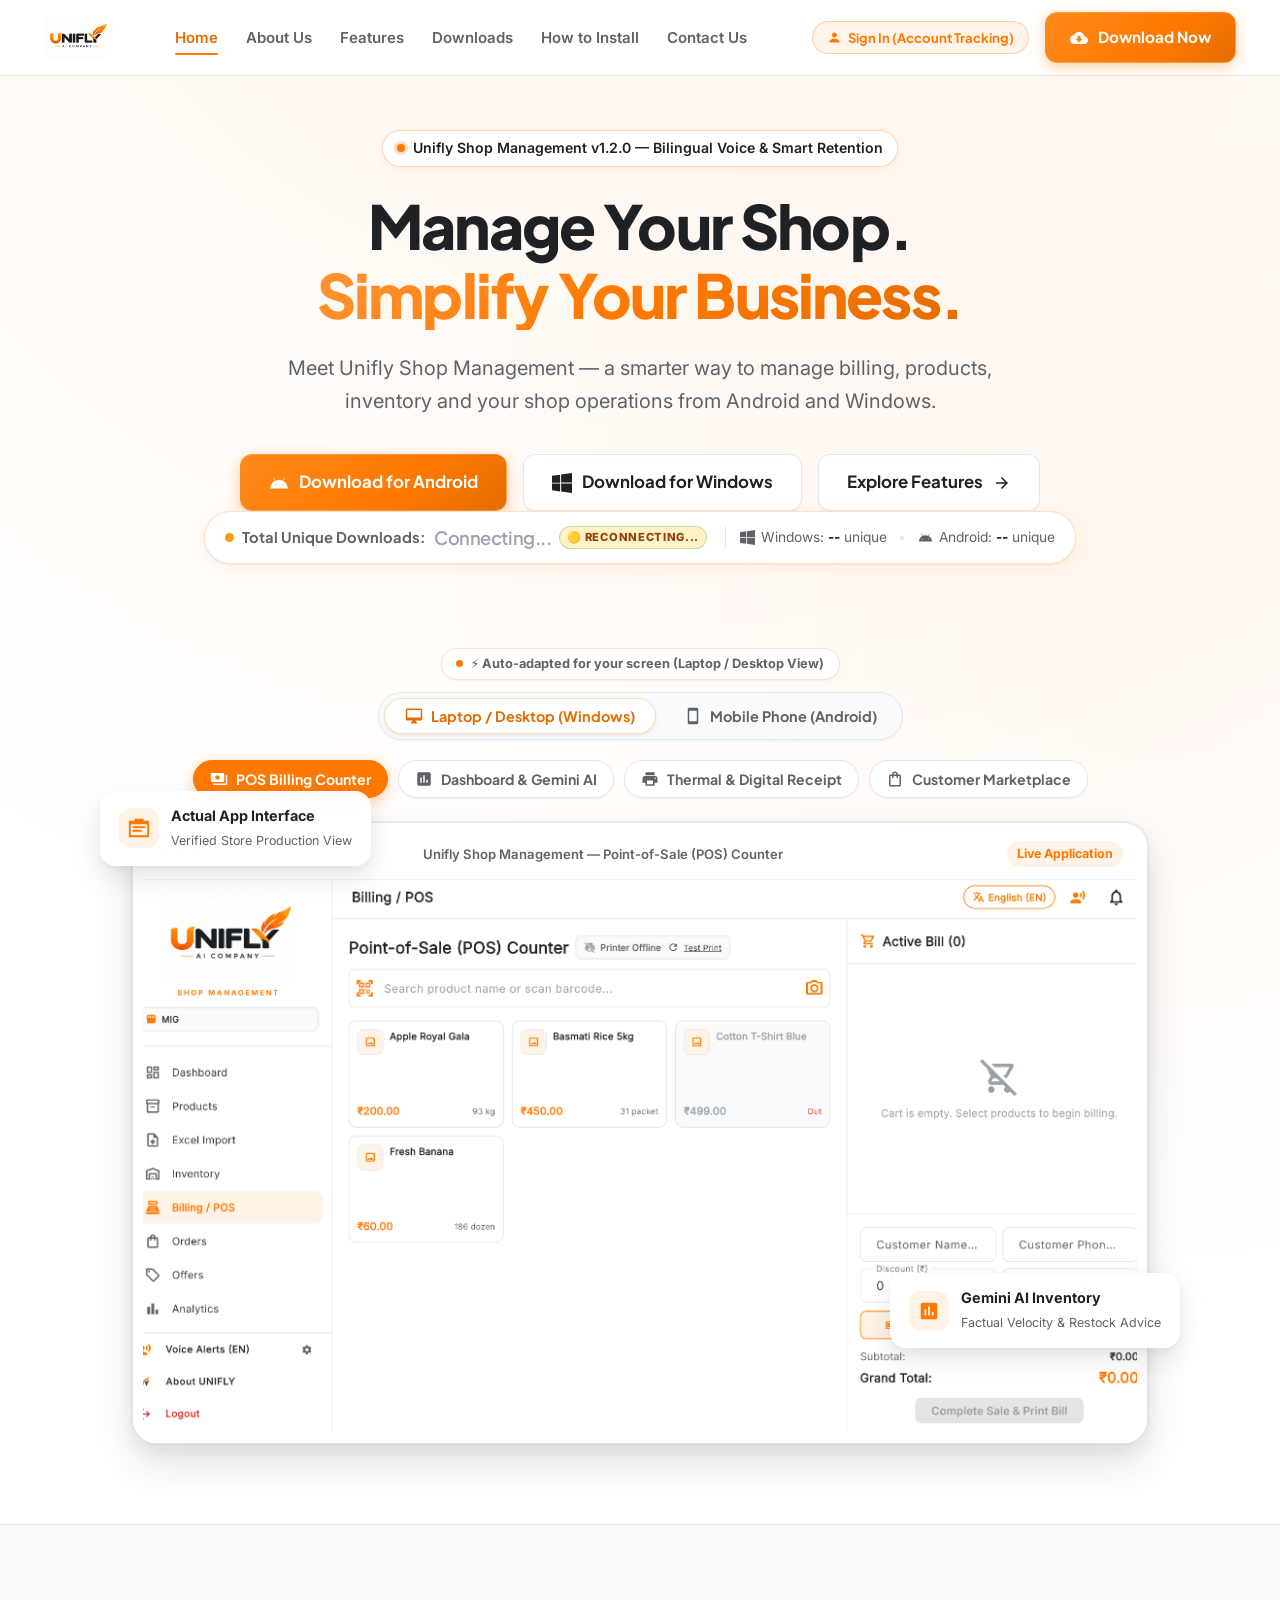
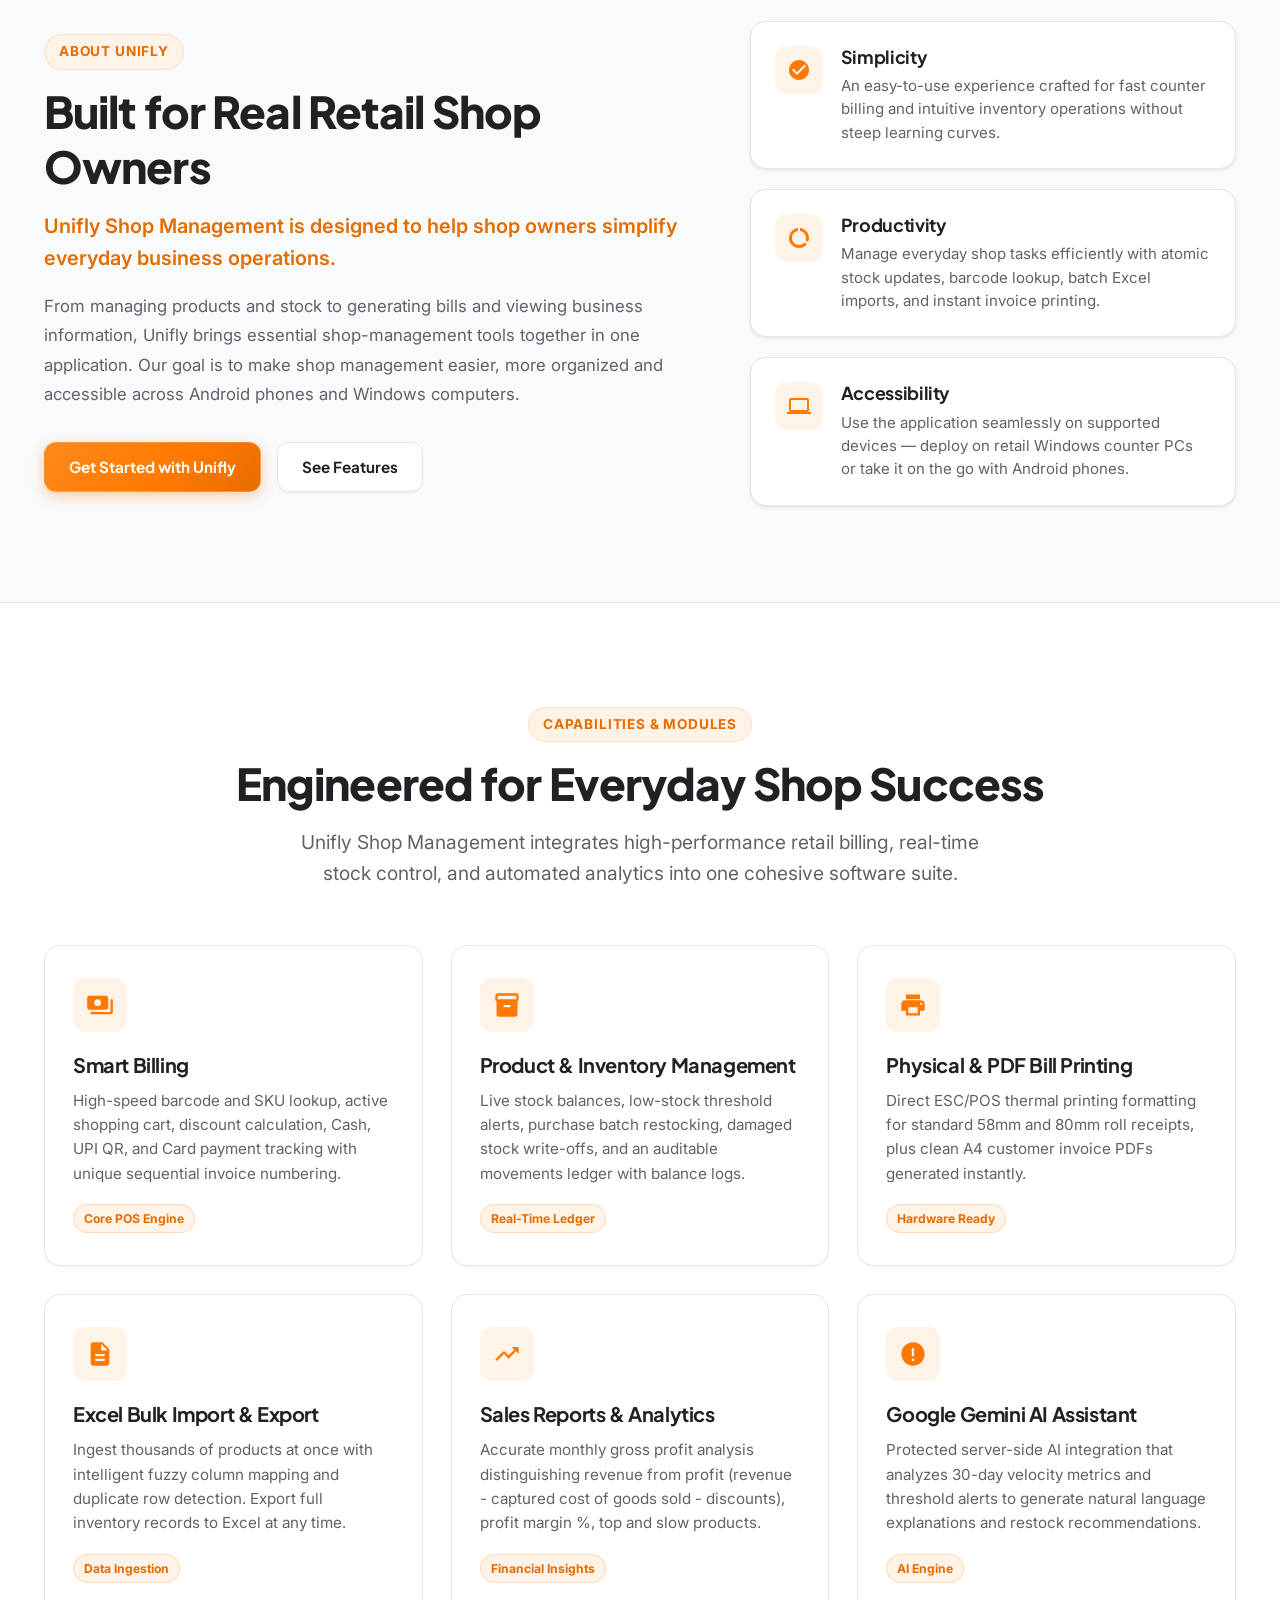
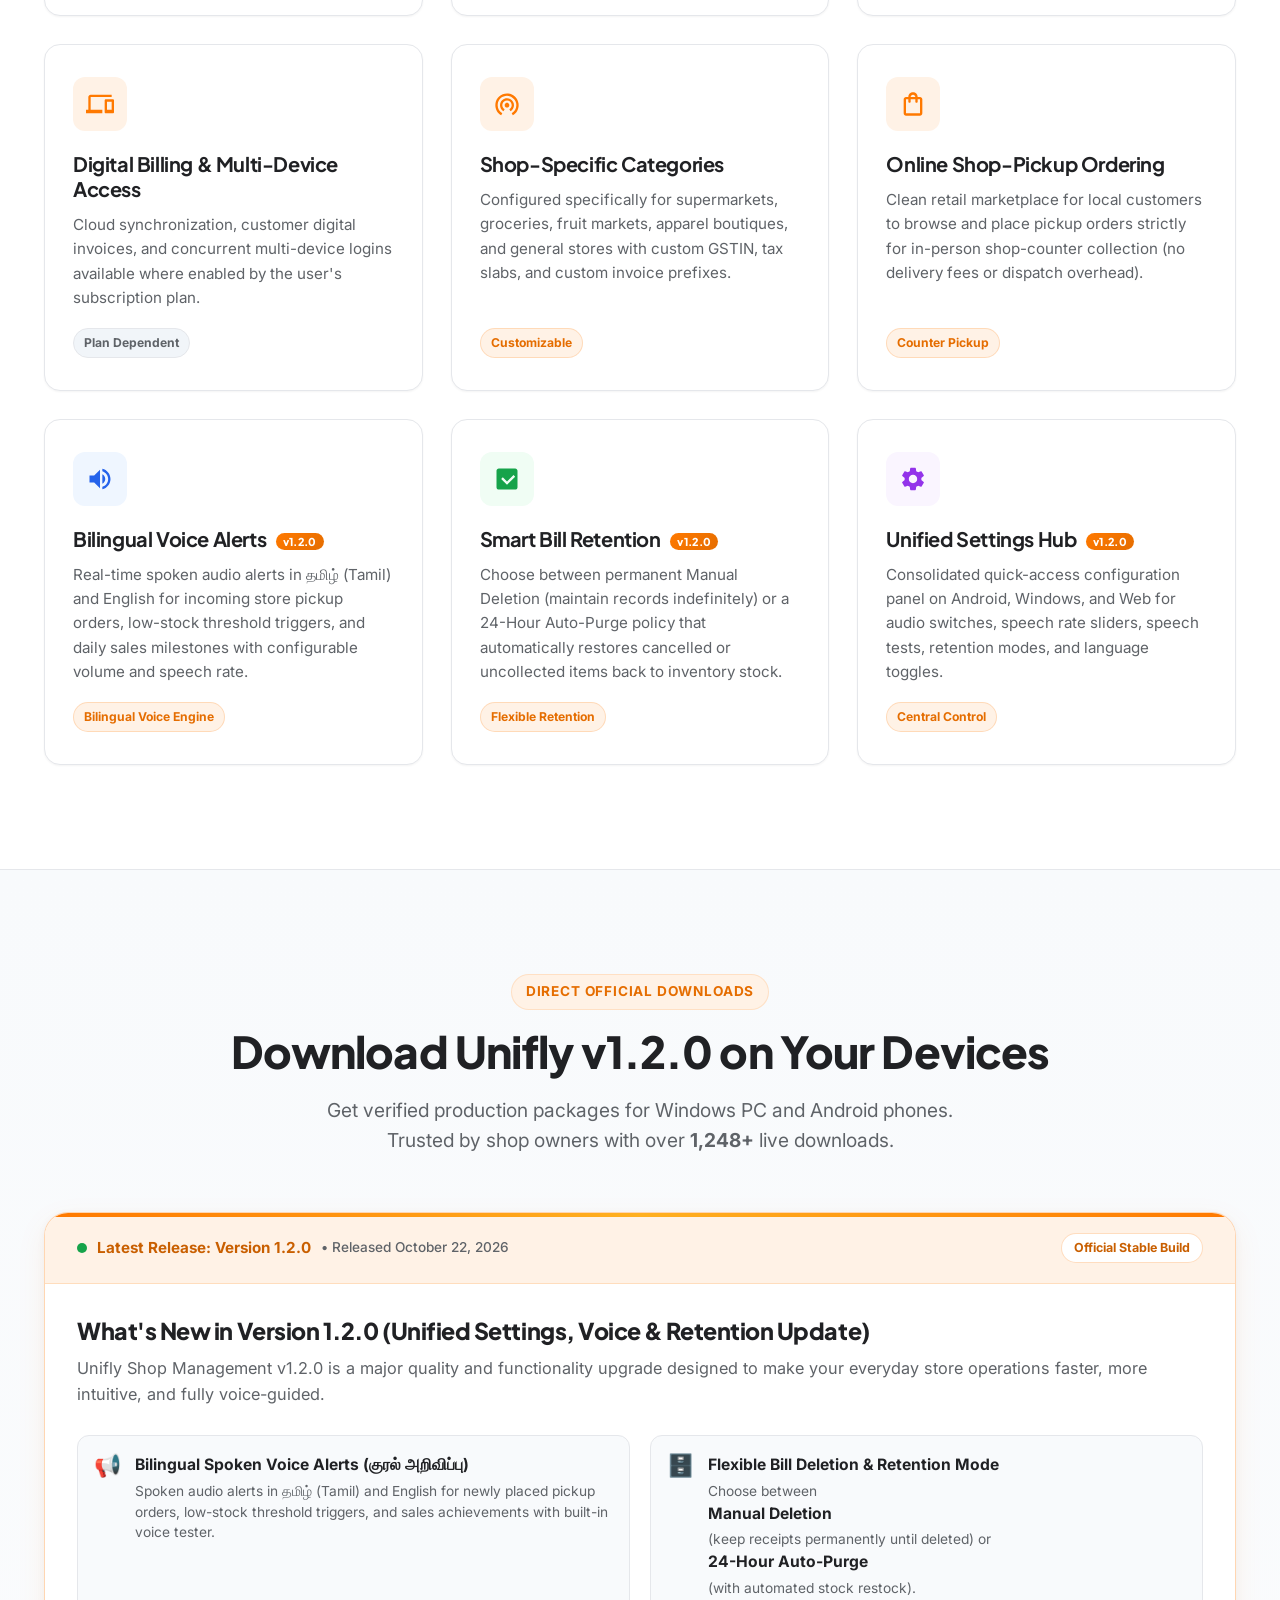
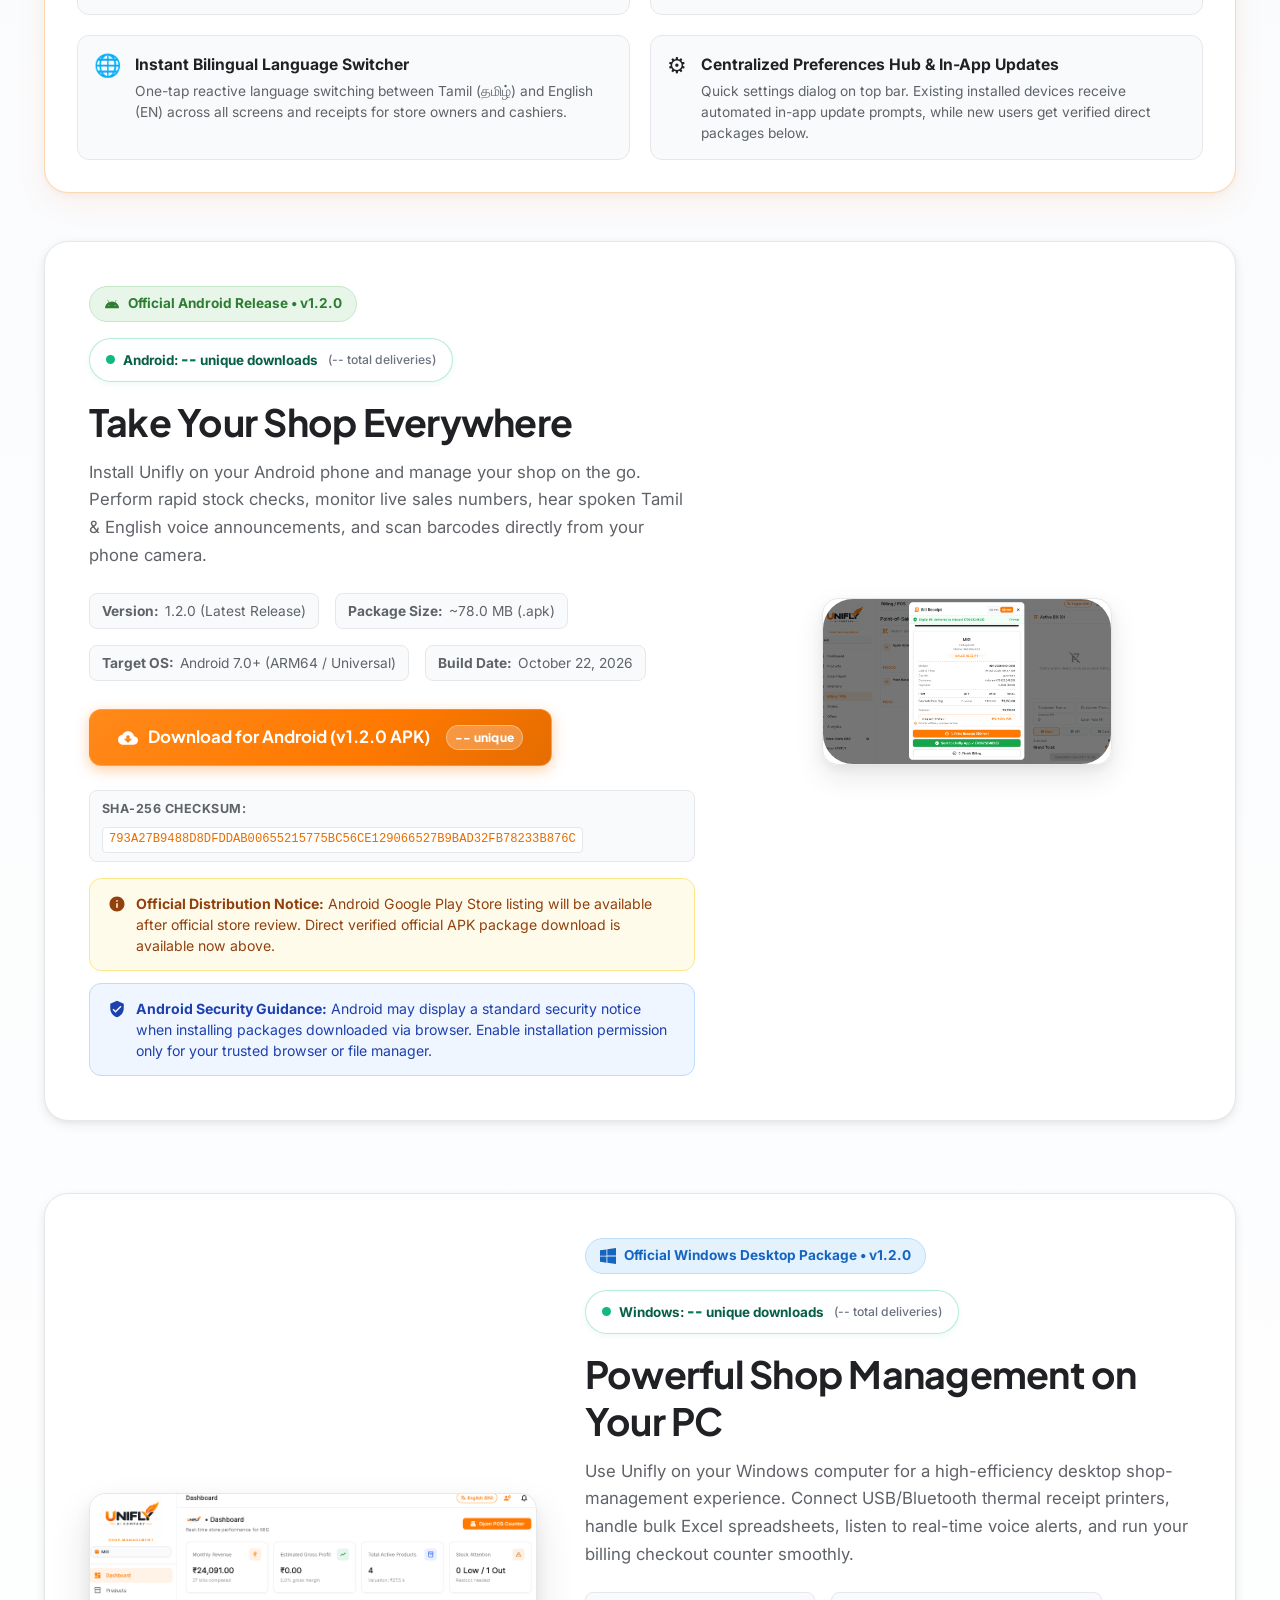
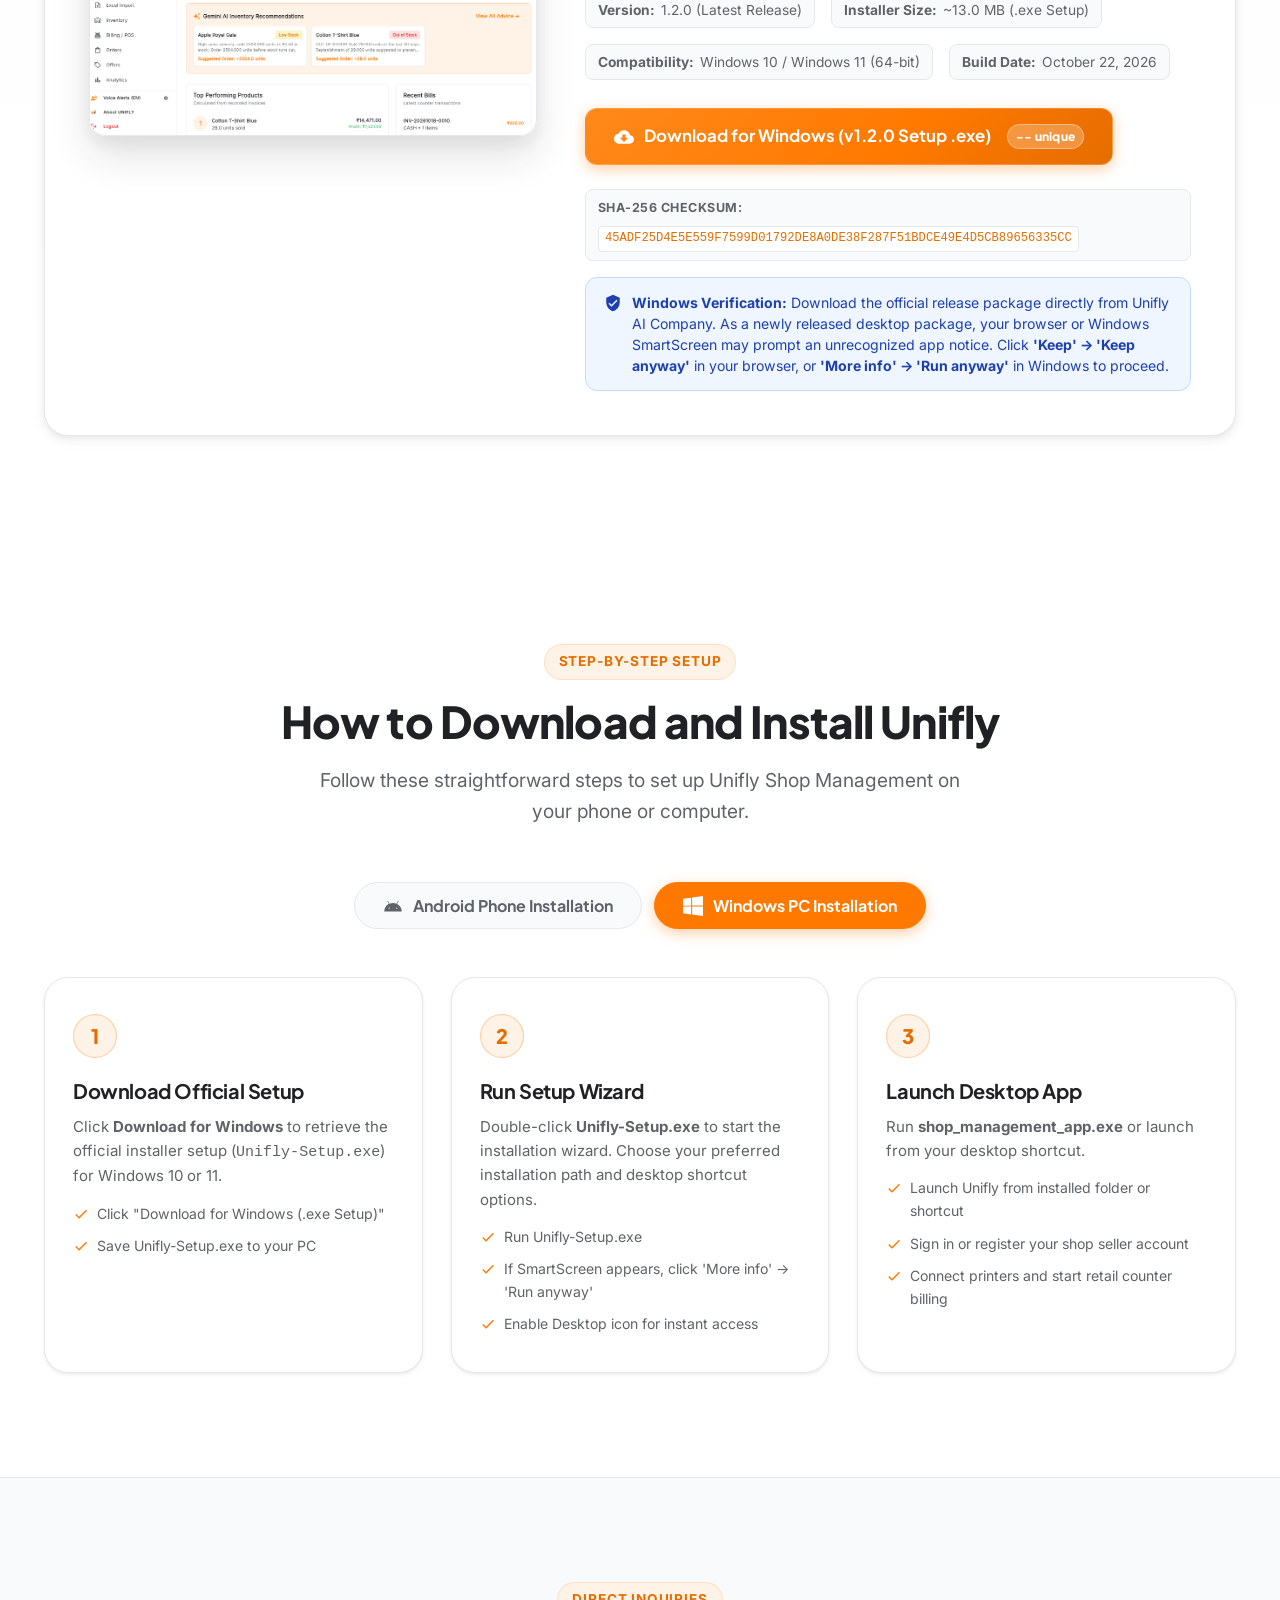
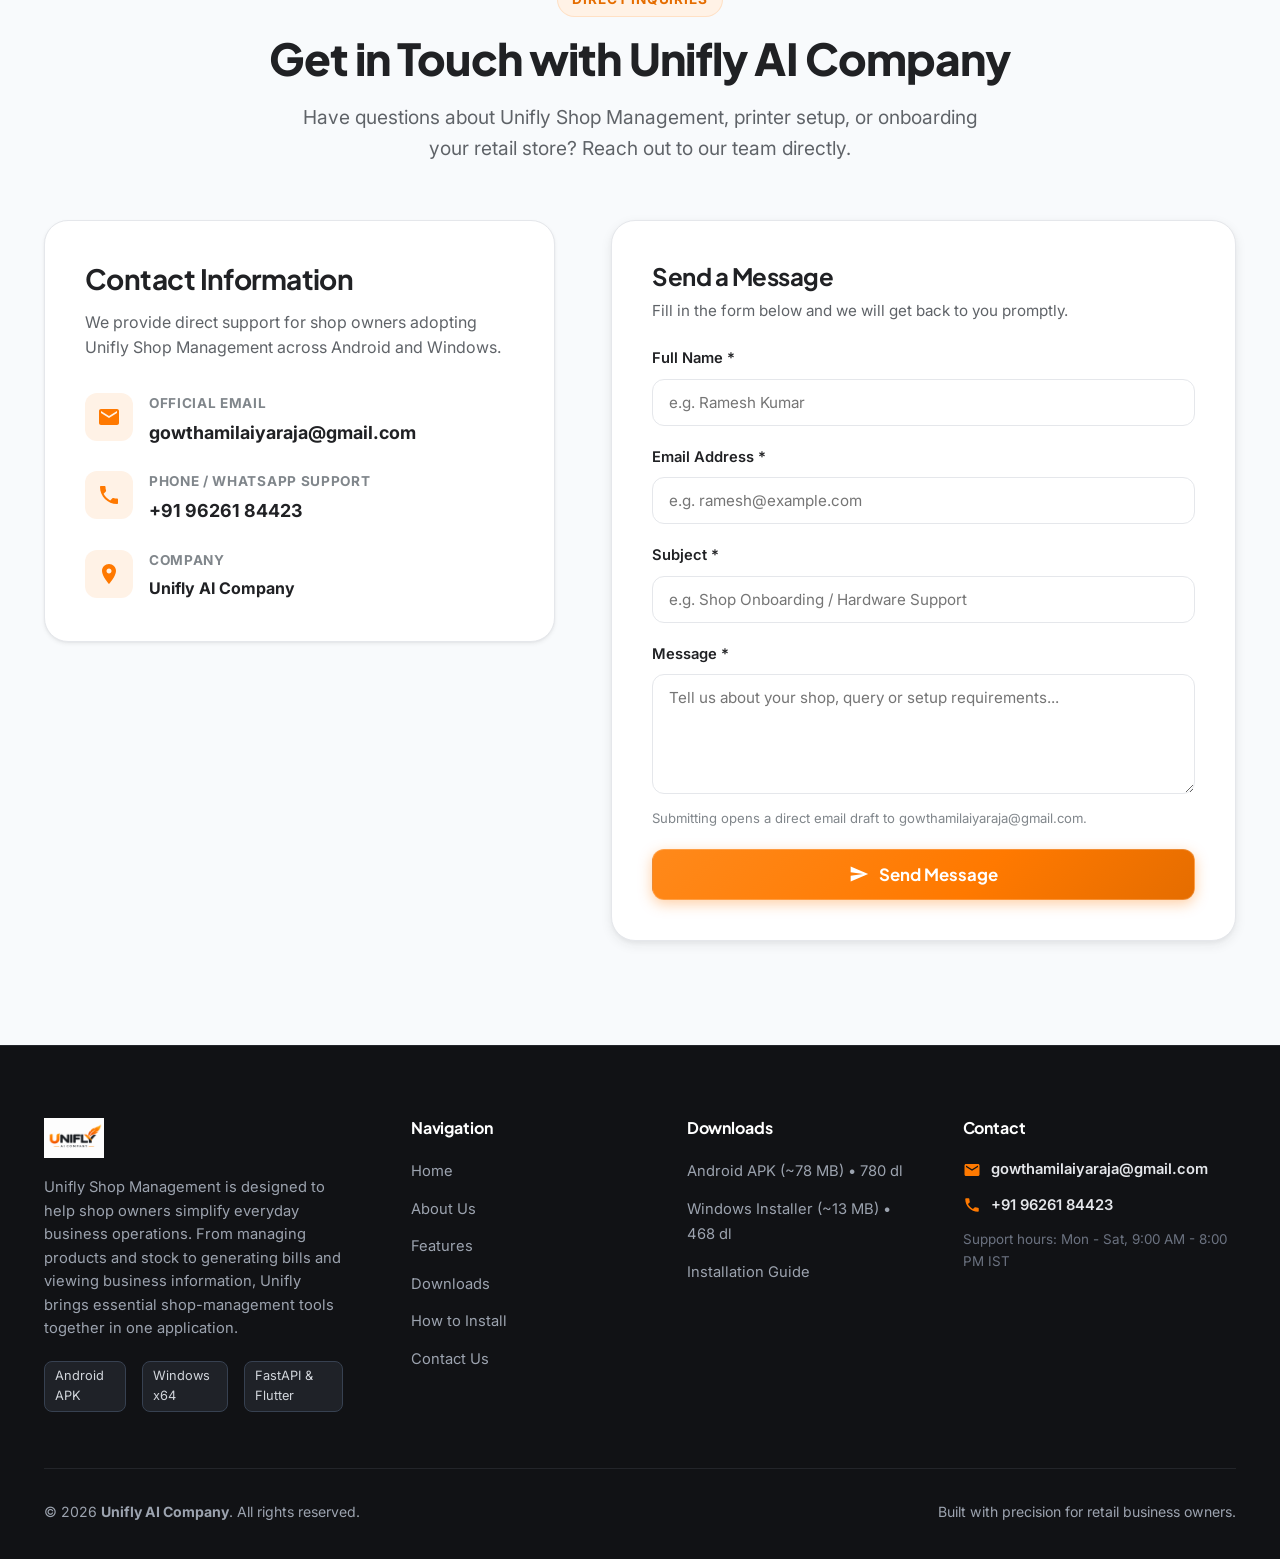
==== commit 220ca5b6: "feat(counter): live real-time database-backed download counter with unique account deduplication and" ====
--- a/index.html
+++ b/index.html
@@ -63,6 +63,17 @@
 
       <!-- Header Action Buttons -->
       <div class="header-actions">
+        <!-- Authenticated User Account Indicator -->
+        <div class="user-auth-badge" id="userAuthBadge" style="display: none;">
+          <span class="auth-user-dot" aria-hidden="true"></span>
+          <span class="auth-user-name" id="authUserName">User</span>
+          <button type="button" class="btn-auth-logout" id="authLogoutBtn" title="Sign out to test unauthenticated download">Sign Out</button>
+        </div>
+        <button type="button" class="btn-outline-account" id="accountModalTriggerBtn" aria-label="Sign In or Test Account Tracking">
+          <svg width="15" height="15" viewBox="0 0 24 24" fill="currentColor" aria-hidden="true"><path d="M12 12c2.21 0 4-1.79 4-4s-1.79-4-4-4-4 1.79-4 4 1.79 4 4 4zm0 2c-2.67 0-8 1.34-8 4v2h16v-2c0-2.66-5.33-4-8-4z"/></svg>
+          <span id="accountBtnText">Sign In (Account Tracking)</span>
+        </button>
+
         <a href="#downloads" class="btn btn-primary header-cta-btn">
           <svg width="18" height="18" viewBox="0 0 24 24" fill="currentColor" aria-hidden="true">
             <path d="M19.35 10.04C18.67 6.59 15.64 4 12 4 9.11 4 6.6 5.64 5.35 8.04 2.34 8.36 0 10.91 0 14c0 3.31 2.69 6 6 6h13c2.76 0 5-2.24 5-5 0-2.64-2.05-4.78-4.65-4.96zM17 13l-5 5-5-5h3V9h4v4h3z"/>
@@ -154,20 +165,20 @@
           <!-- Real-Time Verified App Download Counter -->
           <div class="hero-counter-strip" id="heroCounterStrip" role="region" aria-label="Real-time Application Download Counter">
             <div class="counter-pill-main">
-              <span class="live-pulse-dot" aria-hidden="true"></span>
-              <span class="counter-label">Live Verified Downloads:</span>
-              <span class="counter-value-highlight" id="heroTotalDownloads">1,248</span>
-              <span class="counter-badge-tag">Real-Time</span>
+              <span class="live-pulse-dot" id="liveSyncStatusDot" aria-hidden="true"></span>
+              <span class="counter-label" id="counterSyncLabel">Total Unique Downloads:</span>
+              <span class="counter-value-highlight" id="heroTotalDownloads"><span class="counter-shimmer">Connecting...</span></span>
+              <span class="counter-badge-tag" id="liveSyncStatusBadge">Connecting...</span>
             </div>
             <div class="counter-sub-metrics">
-              <div class="sub-metric-item" id="heroAndroidSubStat">
+              <div class="sub-metric-item" id="heroWindowsSubStat" title="Unique registered Windows user downloads">
+                <svg width="15" height="15" viewBox="0 0 24 24" fill="currentColor" aria-hidden="true"><path d="M0 3.449L9.75 2.1v9.451H0m10.949-9.602L24 0v11.4H10.949M0 12.6h9.75v9.451L0 20.699M10.949 12.6H24V24l-12.9-1.801"/></svg>
+                <span>Windows: <strong id="heroWindowsCount">--</strong> unique</span>
+              </div>
+              <span class="metric-separator" aria-hidden="true">•</span>
+              <div class="sub-metric-item" id="heroAndroidSubStat" title="Unique registered Android user downloads">
                 <svg width="15" height="15" viewBox="0 0 24 24" fill="currentColor" aria-hidden="true"><path d="M16.61 15.15c-.41 0-.74-.33-.74-.74 0-.41.33-.74.74-.74.41 0 .74.33.74.74 0 .41-.33.74-.74.74zm-9.22 0c-.41 0-.74-.33-.74-.74 0-.41.33-.74.74-.74.41 0 .74.33.74.74 0 .41-.33.74-.74.74zm9.46-5.59l1.8-3.12a.39.39 0 00-.14-.54.39.39 0 00-.54.14l-1.83 3.17c-1.24-.56-2.65-.87-4.14-.87-1.49 0-2.9.31-4.14.87L5.99 5.89a.39.39 0 00-.54-.14.39.39 0 00-.14.54l1.8 3.12C3.78 11.23 1.5 14.6 1.5 18.5h21c0-3.9-2.28-7.27-5.65-8.94z"/></svg>
-                <span>Android: <strong id="heroAndroidCount">780</strong></span>
-              </div>
-              <span class="metric-separator" aria-hidden="true">•</span>
-              <div class="sub-metric-item" id="heroWindowsSubStat">
-                <svg width="15" height="15" viewBox="0 0 24 24" fill="currentColor" aria-hidden="true"><path d="M0 3.449L9.75 2.1v9.451H0m10.949-9.602L24 0v11.4H10.949M0 12.6h9.75v9.451L0 20.699M10.949 12.6H24V24l-12.9-1.801"/></svg>
-                <span>Windows PC: <strong id="heroWindowsCount">468</strong></span>
+                <span>Android: <strong id="heroAndroidCount">--</strong> unique</span>
               </div>
             </div>
           </div>
@@ -563,7 +574,8 @@
               <!-- Live Download Metric Pill -->
               <div class="live-card-download-metric">
                 <span class="live-pulse-dot" aria-hidden="true"></span>
-                <span>Verified Downloads: <strong id="androidCardDownloads">780</strong></span>
+                <span>Android: <strong id="androidCardDownloads">--</strong> unique downloads</span>
+                <span class="metric-delivery-sub" id="androidDeliveriesNote">(<span id="androidTotalDeliveries">--</span> total deliveries)</span>
               </div>
 
               <h3 class="download-heading">Take Your Shop Everywhere</h3>
@@ -588,12 +600,12 @@
 
               <!-- Android Download Action Group -->
               <div class="download-action-group">
-                <a href="https://github.com/gowtham190208/unifly-website/releases/download/v1.2.0/Unifly-Shop-Management-Android.apk" class="btn btn-primary btn-lg" download="Unifly-Shop-Management-Android.apk" id="androidDownloadBtn" data-platform="android">
+                <a href="https://shop-management-billing-app.onrender.com/api/v1/downloads/file/android" class="btn btn-primary btn-lg" id="androidDownloadBtn" data-platform="android">
                   <svg width="20" height="20" viewBox="0 0 24 24" fill="currentColor">
                     <path d="M19.35 10.04C18.67 6.59 15.64 4 12 4 9.11 4 6.6 5.64 5.35 8.04 2.34 8.36 0 10.91 0 14c0 3.31 2.69 6 6 6h13c2.76 0 5-2.24 5-5 0-2.64-2.05-4.78-4.65-4.96zM17 13l-5 5-5-5h3V9h4v4h3z"/>
                   </svg>
                   <span>Download for Android (v1.2.0 APK)</span>
-                  <span class="btn-count-chip" id="androidBtnCount">780 dl</span>
+                  <span class="btn-count-chip" id="androidBtnCount">-- unique</span>
                 </a>
               </div>
 
@@ -645,7 +657,8 @@
               <!-- Live Download Metric Pill -->
               <div class="live-card-download-metric">
                 <span class="live-pulse-dot" aria-hidden="true"></span>
-                <span>Verified Downloads: <strong id="windowsCardDownloads">468</strong></span>
+                <span>Windows: <strong id="windowsCardDownloads">--</strong> unique downloads</span>
+                <span class="metric-delivery-sub" id="windowsDeliveriesNote">(<span id="windowsTotalDeliveries">--</span> total deliveries)</span>
               </div>
 
               <h3 class="download-heading">Powerful Shop Management on Your PC</h3>
@@ -670,12 +683,12 @@
 
               <!-- Windows Download Action Group -->
               <div class="download-action-group">
-                <a href="https://github.com/gowtham190208/unifly-website/releases/download/v1.2.0/Unifly-Setup.exe" class="btn btn-primary btn-lg" download="Unifly-Setup.exe" id="windowsDownloadBtn" data-platform="windows">
+                <a href="https://shop-management-billing-app.onrender.com/api/v1/downloads/file/windows" class="btn btn-primary btn-lg" id="windowsDownloadBtn" data-platform="windows">
                   <svg width="20" height="20" viewBox="0 0 24 24" fill="currentColor">
                     <path d="M19.35 10.04C18.67 6.59 15.64 4 12 4 9.11 4 6.6 5.64 5.35 8.04 2.34 8.36 0 10.91 0 14c0 3.31 2.69 6 6 6h13c2.76 0 5-2.24 5-5 0-2.64-2.05-4.78-4.65-4.96zM17 13l-5 5-5-5h3V9h4v4h3z"/>
                   </svg>
                   <span>Download for Windows (v1.2.0 Setup .exe)</span>
-                  <span class="btn-count-chip" id="windowsBtnCount">468 dl</span>
+                  <span class="btn-count-chip" id="windowsBtnCount">-- unique</span>
                 </a>
               </div>
 
@@ -1043,6 +1056,61 @@
     </div>
   </footer>
 
+  <!-- Account Authentication & Duplicate Prevention Verification Modal -->
+  <div class="auth-modal-overlay" id="authModal" aria-hidden="true" role="dialog" aria-labelledby="authModalTitle">
+    <div class="auth-modal-card">
+      <button type="button" class="modal-close-btn" id="closeAuthModalBtn" aria-label="Close Modal">&times;</button>
+      <div class="auth-modal-header">
+        <h3 class="auth-modal-title" id="authModalTitle">Unifly Account Verification</h3>
+        <p class="auth-modal-subtitle">
+          Unique download counter enforcement: Each registered user account is counted strictly <strong>once</strong> per application platform (Windows or Android).
+        </p>
+      </div>
+
+      <!-- Logged In State Display -->
+      <div id="modalLoggedInView" style="display: none;">
+        <div class="auth-modal-info-box" style="background: #F0FDF4; border-color: #BBF7D0; color: #166534;">
+          <strong>Signed in as:</strong> <span id="modalUserEmail">user@example.com</span><br>
+          <strong>Account ID:</strong> <span id="modalUserId">#1</span> • <strong>Role:</strong> <span id="modalUserRole">seller</span><br>
+          <span style="font-size: 0.78rem; display: block; margin-top: 4px; color: #15803D;">
+            Any download you trigger will be uniquely linked to your Account ID. Duplicate downloads will not inflate the counter.
+          </span>
+        </div>
+        <button type="button" class="btn btn-secondary" id="modalSignOutBtn" style="width: 100%;">Sign Out of Account</button>
+      </div>
+
+      <!-- Logged Out Sign In Form -->
+      <form id="authLoginForm" autocomplete="on">
+        <div class="auth-modal-info-box">
+          <strong>Database-Level Duplicate Prevention:</strong>
+          Sign in with your shop account to record your download as a unique account. Even if you download 5 times, your account only increments the counter once!
+        </div>
+
+        <div class="auth-form-group">
+          <label for="authEmailInput">Account Email</label>
+          <input type="email" id="authEmailInput" placeholder="seller@unifly.com" required autocomplete="username">
+        </div>
+
+        <div class="auth-form-group">
+          <label for="authPasswordInput">Password</label>
+          <input type="password" id="authPasswordInput" placeholder="Enter your password" required autocomplete="current-password">
+        </div>
+
+        <div id="authErrorMessage" style="display: none; color: #DC2626; font-size: 0.82rem; margin-bottom: 12px; font-weight: 600;"></div>
+
+        <button type="submit" class="btn btn-primary" id="loginSubmitBtn" style="width: 100%; justify-content: center;">
+          <span>Sign In to Account</span>
+        </button>
+
+        <div class="demo-account-action">
+          <button type="button" class="btn btn-secondary" id="fillDemoAdminBtn" style="flex: 1; font-size: 0.78rem; padding: 8px 10px;">
+            ⚡ Quick Test Account
+          </button>
+        </div>
+      </form>
+    </div>
+  </div>
+
   <!-- Interactive Real-Time Download Feedback Toast -->
   <div class="download-toast" id="downloadToast" role="status" aria-live="polite">
     <div class="toast-icon">🚀</div>
--- a/styles.css
+++ b/styles.css
@@ -2135,12 +2135,13 @@
 .live-card-download-metric {
   display: inline-flex;
   align-items: center;
+  flex-wrap: wrap;
   gap: 8px;
   background: #FFFFFF;
   border: 1px solid rgba(16, 185, 129, 0.3);
-  padding: 6px 14px;
+  padding: 8px 16px;
   border-radius: var(--radius-full);
-  font-size: 0.82rem;
+  font-size: 0.84rem;
   font-weight: 700;
   color: #065F46;
   margin-bottom: 16px;
@@ -2148,8 +2149,16 @@
 }
 
 .live-card-download-metric strong {
-  font-size: 0.96rem;
+  font-size: 1rem;
   color: #047857;
+  font-weight: 800;
+}
+
+.metric-delivery-sub {
+  font-size: 0.76rem;
+  font-weight: 500;
+  color: #6B7280;
+  margin-left: 2px;
 }
 
 /* Download Button Counter Chip */
@@ -2165,6 +2174,205 @@
   border-radius: 999px;
   margin-left: 6px;
   letter-spacing: 0.02em;
+}
+
+/* Counter Shimmer Loading State */
+.counter-shimmer {
+  display: inline-block;
+  font-size: 0.85em;
+  font-weight: 600;
+  color: #9CA3AF;
+  animation: pulseOpacity 1.5s ease-in-out infinite;
+}
+
+@keyframes pulseOpacity {
+  0%, 100% { opacity: 0.4; }
+  50% { opacity: 1; }
+}
+
+/* Account Sign-In Button & Auth Badge */
+.btn-outline-account {
+  display: inline-flex;
+  align-items: center;
+  gap: 6px;
+  font-family: var(--font-heading);
+  font-size: 0.82rem;
+  font-weight: 700;
+  color: var(--color-primary);
+  background: rgba(255, 121, 0, 0.08);
+  border: 1px solid rgba(255, 121, 0, 0.3);
+  padding: 7px 14px;
+  border-radius: var(--radius-full);
+  cursor: pointer;
+  transition: all var(--transition-fast);
+}
+
+.btn-outline-account:hover {
+  background: var(--color-primary);
+  color: #FFFFFF;
+  border-color: var(--color-primary);
+  transform: translateY(-1px);
+}
+
+.user-auth-badge {
+  display: inline-flex;
+  align-items: center;
+  gap: 8px;
+  background: #ECFDF5;
+  border: 1px solid #A7F3D0;
+  padding: 5px 12px;
+  border-radius: var(--radius-full);
+  font-size: 0.8rem;
+  font-weight: 700;
+  color: #065F46;
+}
+
+.auth-user-dot {
+  width: 8px;
+  height: 8px;
+  border-radius: 50%;
+  background: #10B981;
+}
+
+.auth-user-name {
+  max-width: 130px;
+  white-space: nowrap;
+  overflow: hidden;
+  text-overflow: ellipsis;
+}
+
+.btn-auth-logout {
+  background: none;
+  border: none;
+  color: #EF4444;
+  font-size: 0.75rem;
+  font-weight: 700;
+  cursor: pointer;
+  padding: 2px 6px;
+  border-radius: 4px;
+}
+
+.btn-auth-logout:hover {
+  background: #FEE2E2;
+}
+
+/* Account Modal */
+.auth-modal-overlay {
+  position: fixed;
+  inset: 0;
+  background: rgba(15, 23, 42, 0.6);
+  backdrop-filter: blur(4px);
+  z-index: 10001;
+  display: none;
+  align-items: center;
+  justify-content: center;
+  padding: 16px;
+}
+
+.auth-modal-overlay.open {
+  display: flex;
+}
+
+.auth-modal-card {
+  background: #FFFFFF;
+  border-radius: var(--radius-xl);
+  max-width: 480px;
+  width: 100%;
+  padding: 28px 24px;
+  box-shadow: var(--shadow-xl), 0 0 0 1px rgba(0, 0, 0, 0.05);
+  position: relative;
+  animation: modalScaleIn 0.25s cubic-bezier(0.16, 1, 0.3, 1);
+}
+
+@keyframes modalScaleIn {
+  from { opacity: 0; transform: scale(0.95); }
+  to { opacity: 1; transform: scale(1); }
+}
+
+.modal-close-btn {
+  position: absolute;
+  top: 18px;
+  right: 18px;
+  background: #F3F4F6;
+  border: none;
+  border-radius: 50%;
+  width: 32px;
+  height: 32px;
+  display: flex;
+  align-items: center;
+  justify-content: center;
+  cursor: pointer;
+  color: #6B7280;
+  font-size: 1.1rem;
+}
+
+.modal-close-btn:hover {
+  background: #E5E7EB;
+  color: #111827;
+}
+
+.auth-modal-header {
+  margin-bottom: 20px;
+}
+
+.auth-modal-title {
+  font-family: var(--font-heading);
+  font-size: 1.35rem;
+  font-weight: 800;
+  color: var(--color-text-primary);
+  margin-bottom: 6px;
+}
+
+.auth-modal-subtitle {
+  font-size: 0.88rem;
+  color: var(--color-text-secondary);
+  line-height: 1.45;
+}
+
+.auth-form-group {
+  margin-bottom: 14px;
+}
+
+.auth-form-group label {
+  display: block;
+  font-size: 0.82rem;
+  font-weight: 700;
+  color: var(--color-text-primary);
+  margin-bottom: 6px;
+}
+
+.auth-form-group input {
+  width: 100%;
+  padding: 10px 14px;
+  border: 1px solid var(--color-border);
+  border-radius: var(--radius-md);
+  font-size: 0.92rem;
+  font-family: var(--font-sans);
+  background: #F9FAFB;
+}
+
+.auth-form-group input:focus {
+  outline: none;
+  border-color: var(--color-primary);
+  background: #FFFFFF;
+  box-shadow: 0 0 0 3px rgba(255, 121, 0, 0.15);
+}
+
+.auth-modal-info-box {
+  background: #FFF7ED;
+  border: 1px solid #FFEDD5;
+  border-radius: var(--radius-md);
+  padding: 12px 14px;
+  font-size: 0.8rem;
+  color: #9A3412;
+  margin-bottom: 18px;
+  line-height: 1.45;
+}
+
+.demo-account-action {
+  display: flex;
+  gap: 8px;
+  margin-top: 14px;
 }
 
 /* Interactive Download Toast Notification */
@@ -2257,8 +2465,12 @@
     bottom: 16px;
     max-width: none;
   }
-}
-
-
-
-
+  .btn-outline-account {
+    padding: 5px 10px;
+    font-size: 0.75rem;
+  }
+}
+
+
+
+
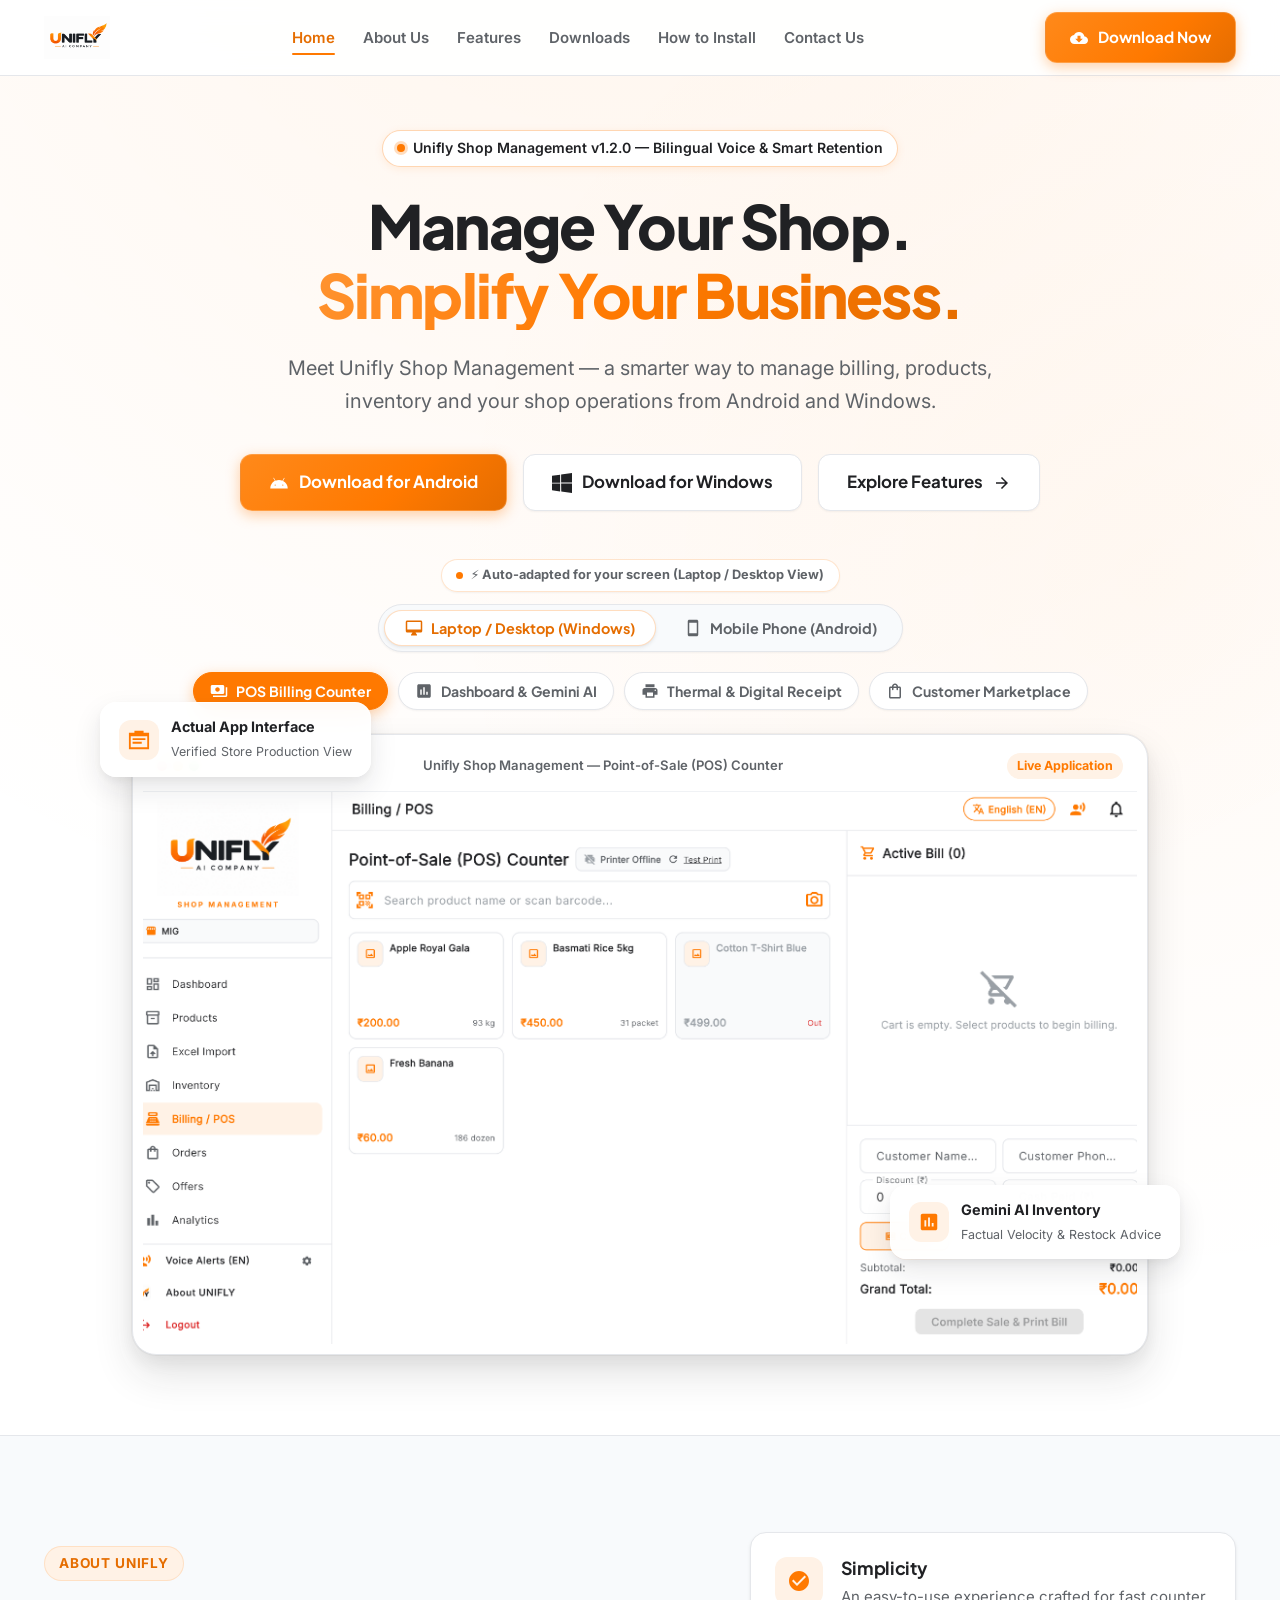
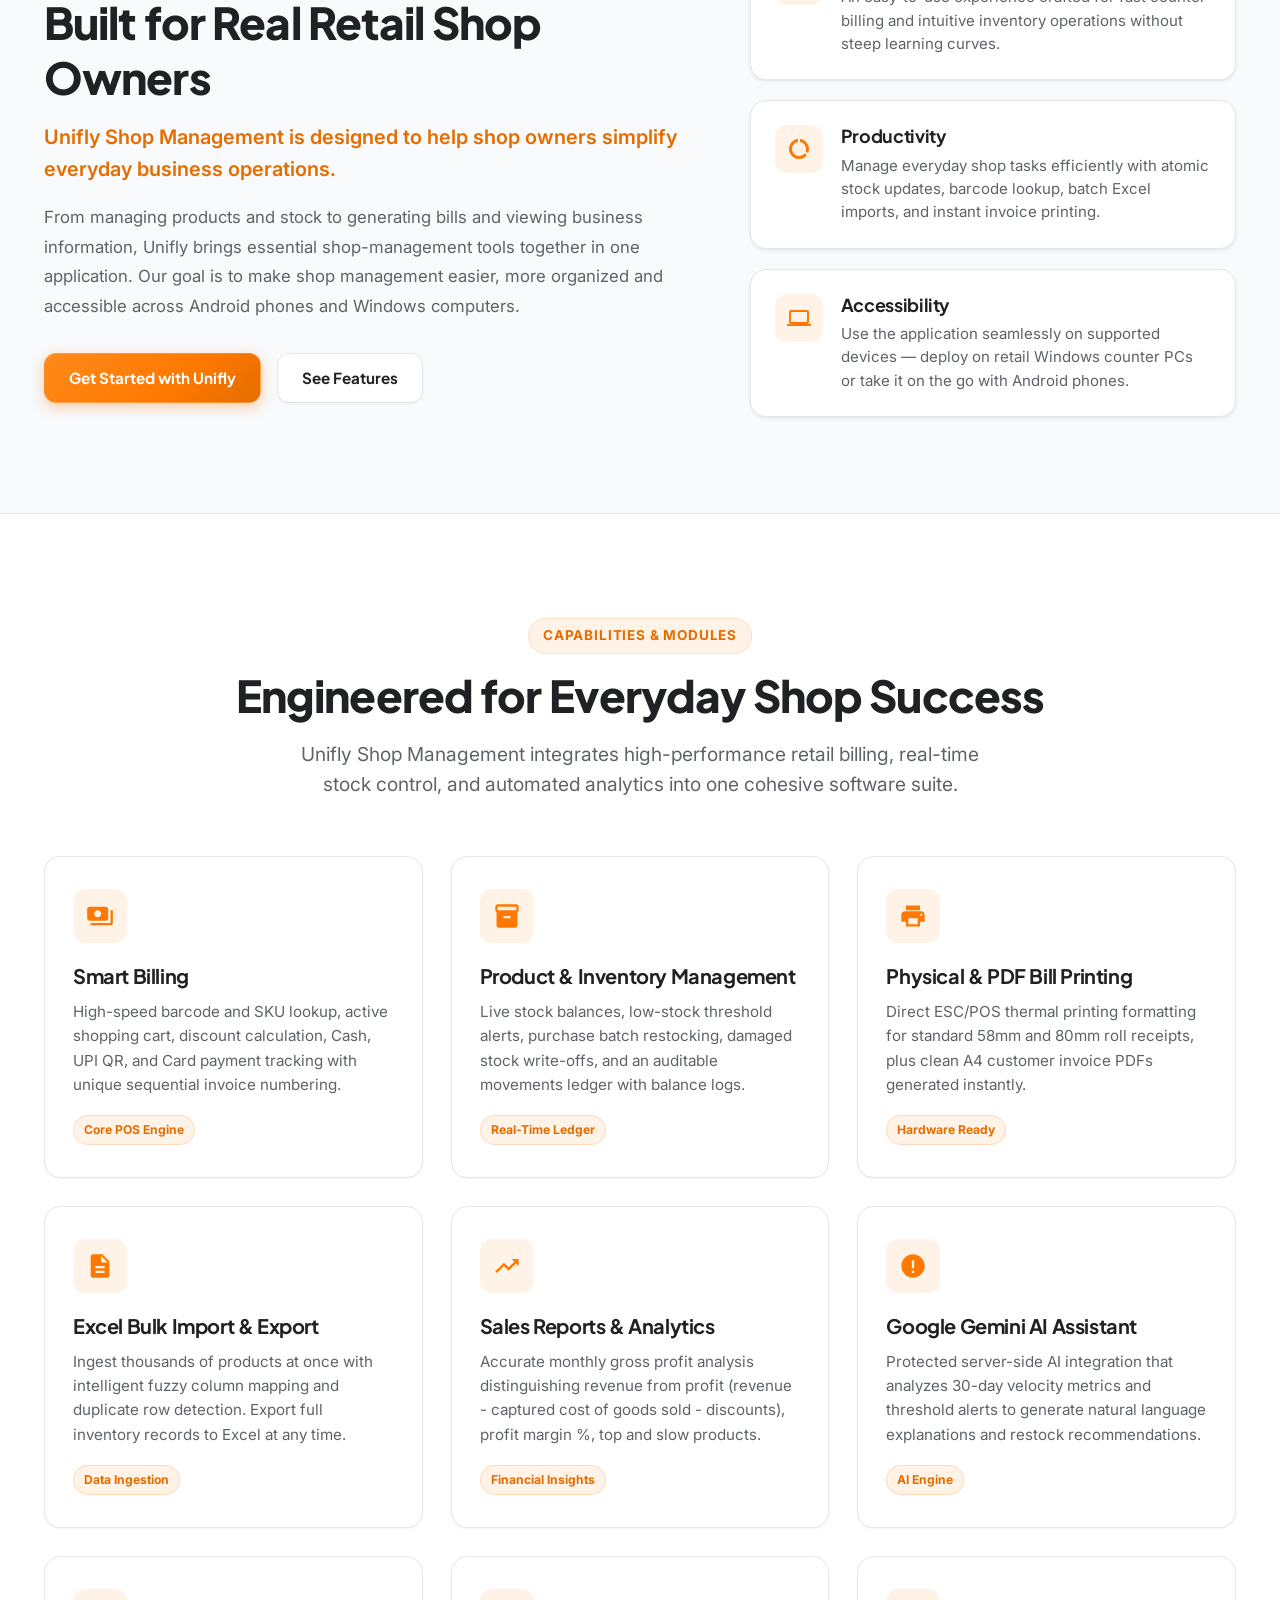
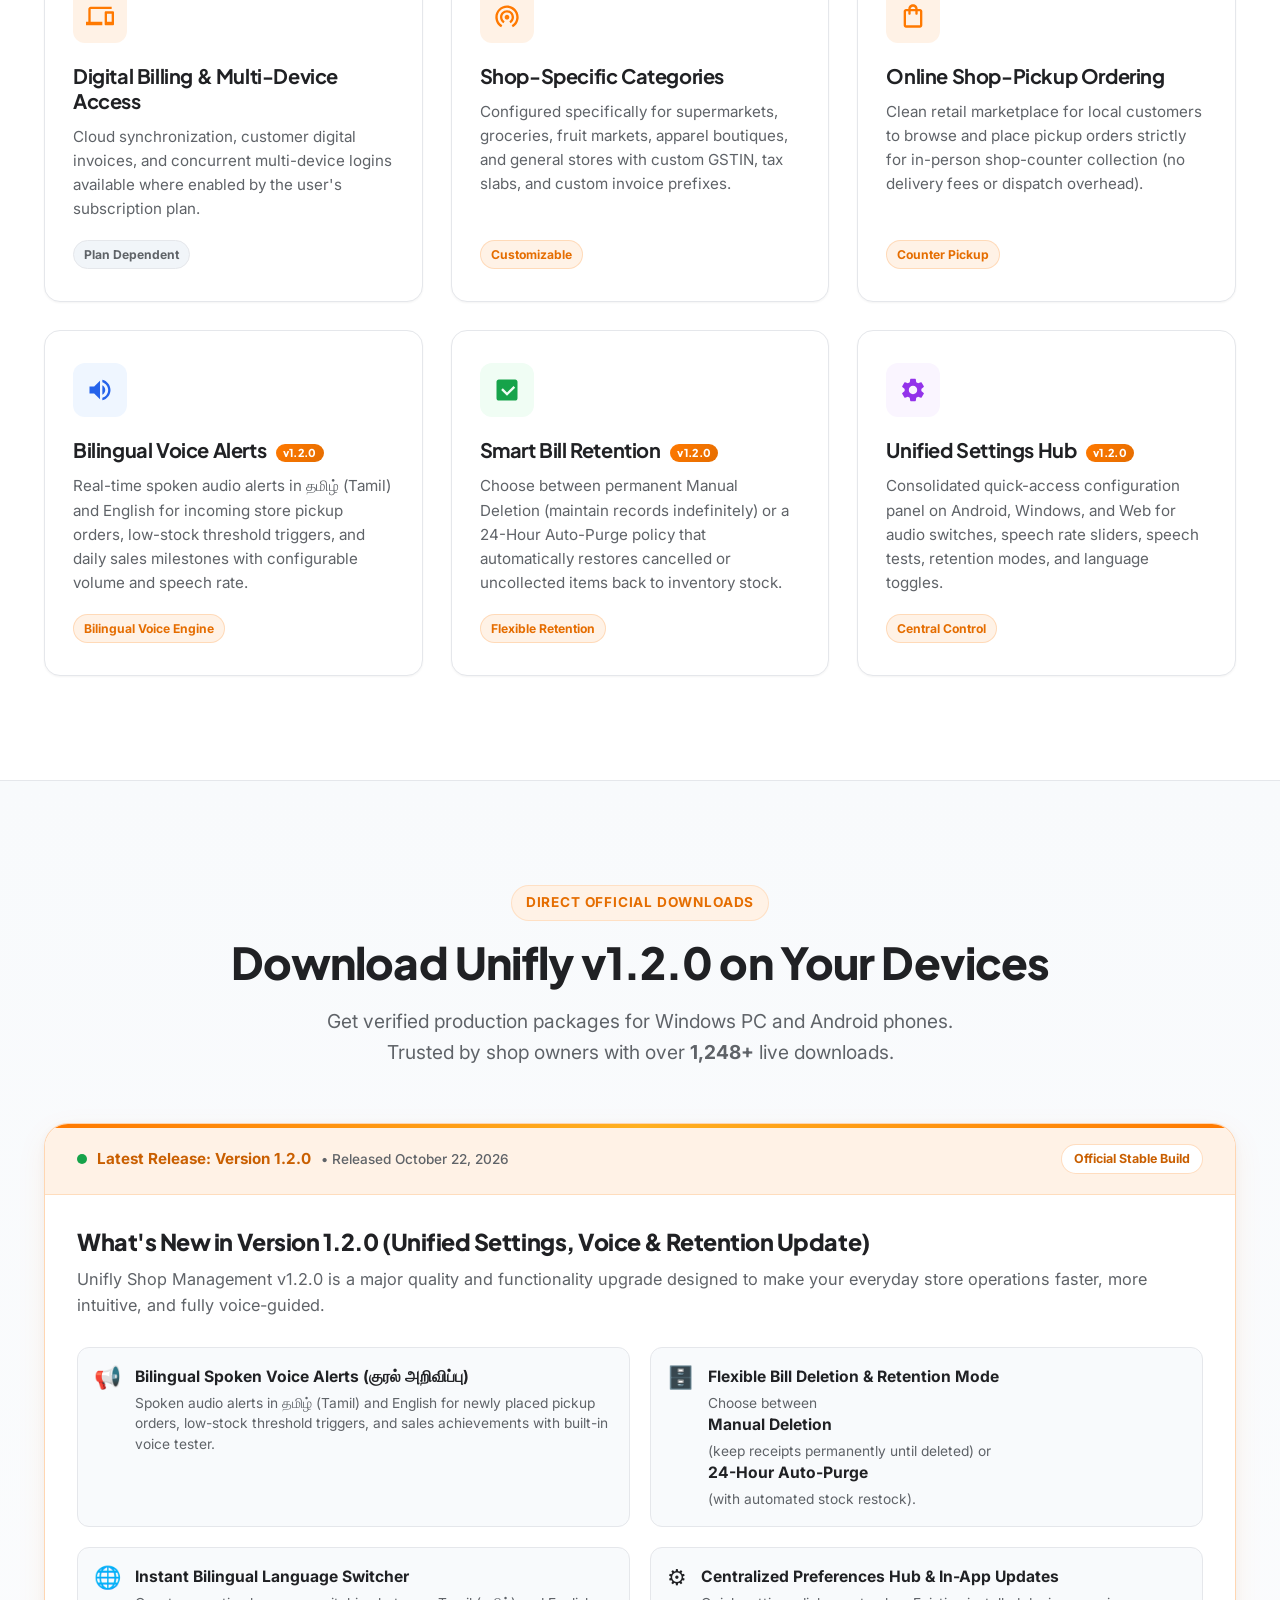
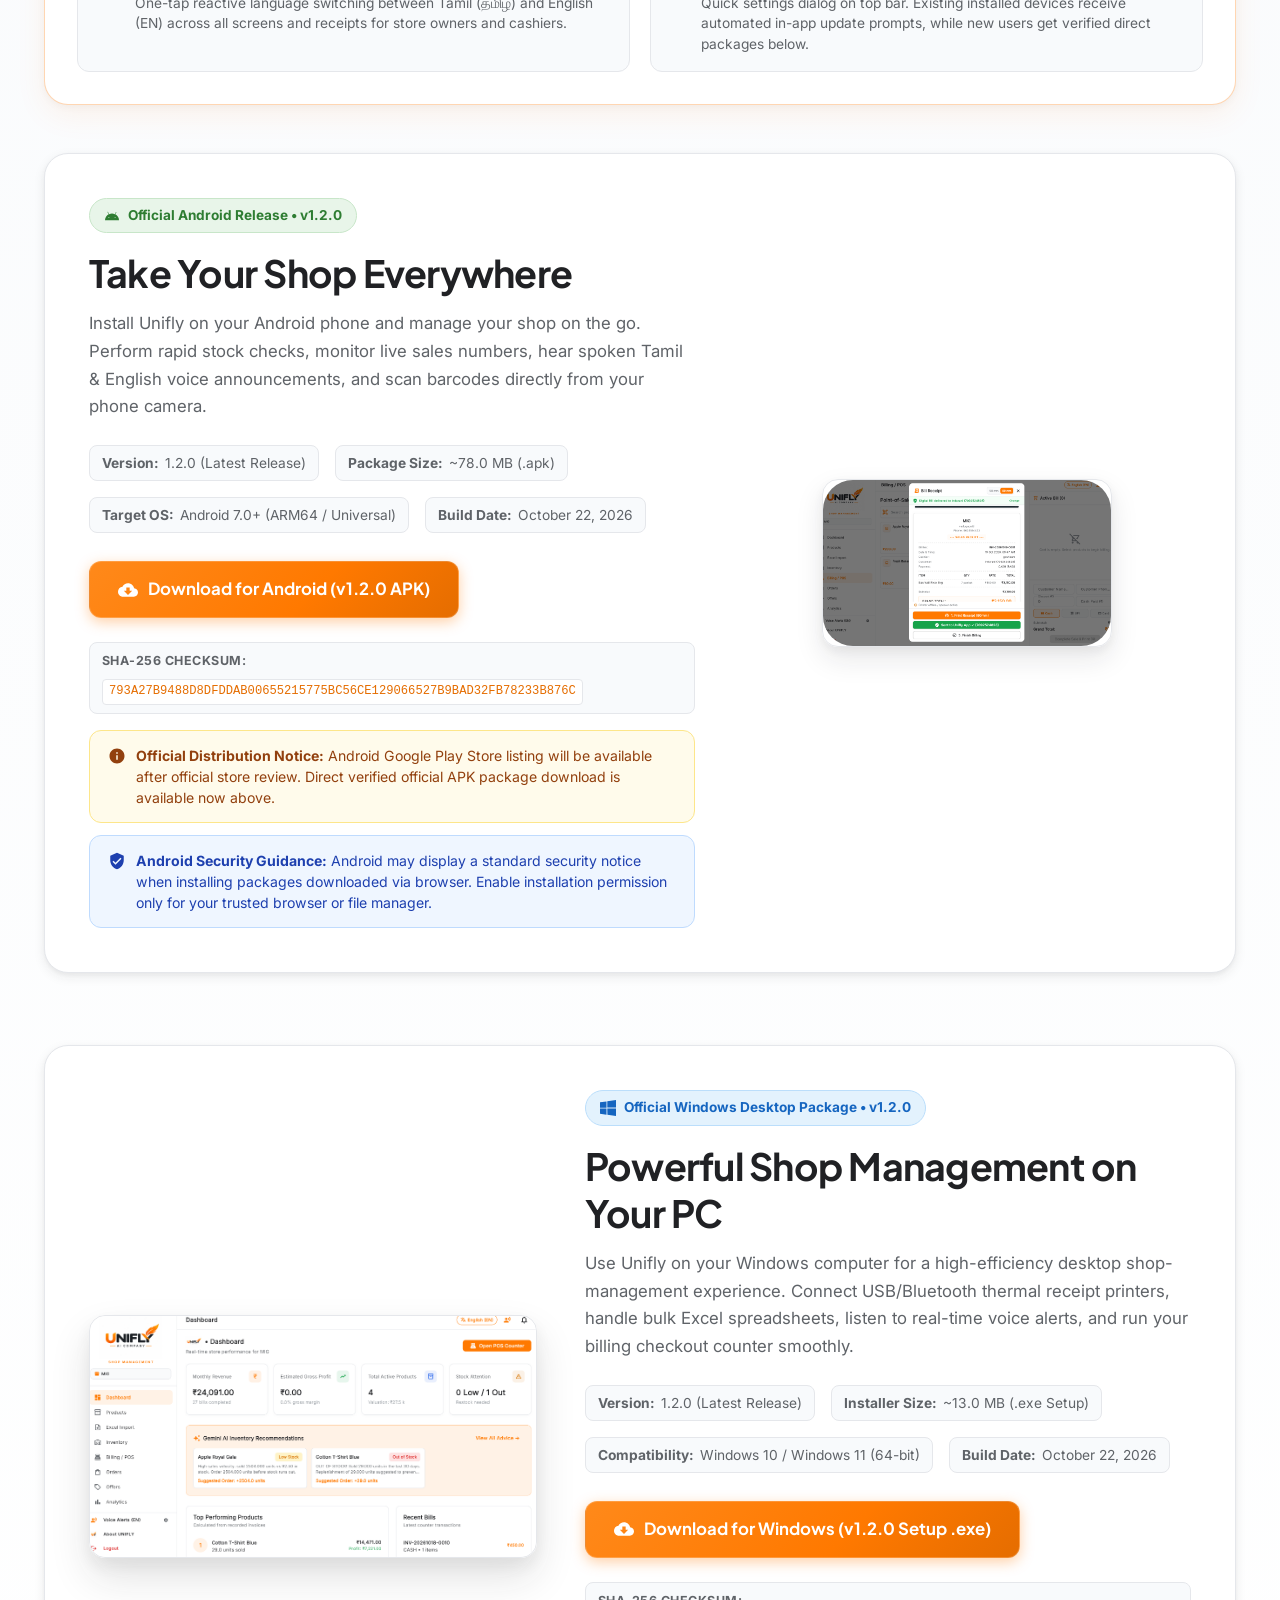
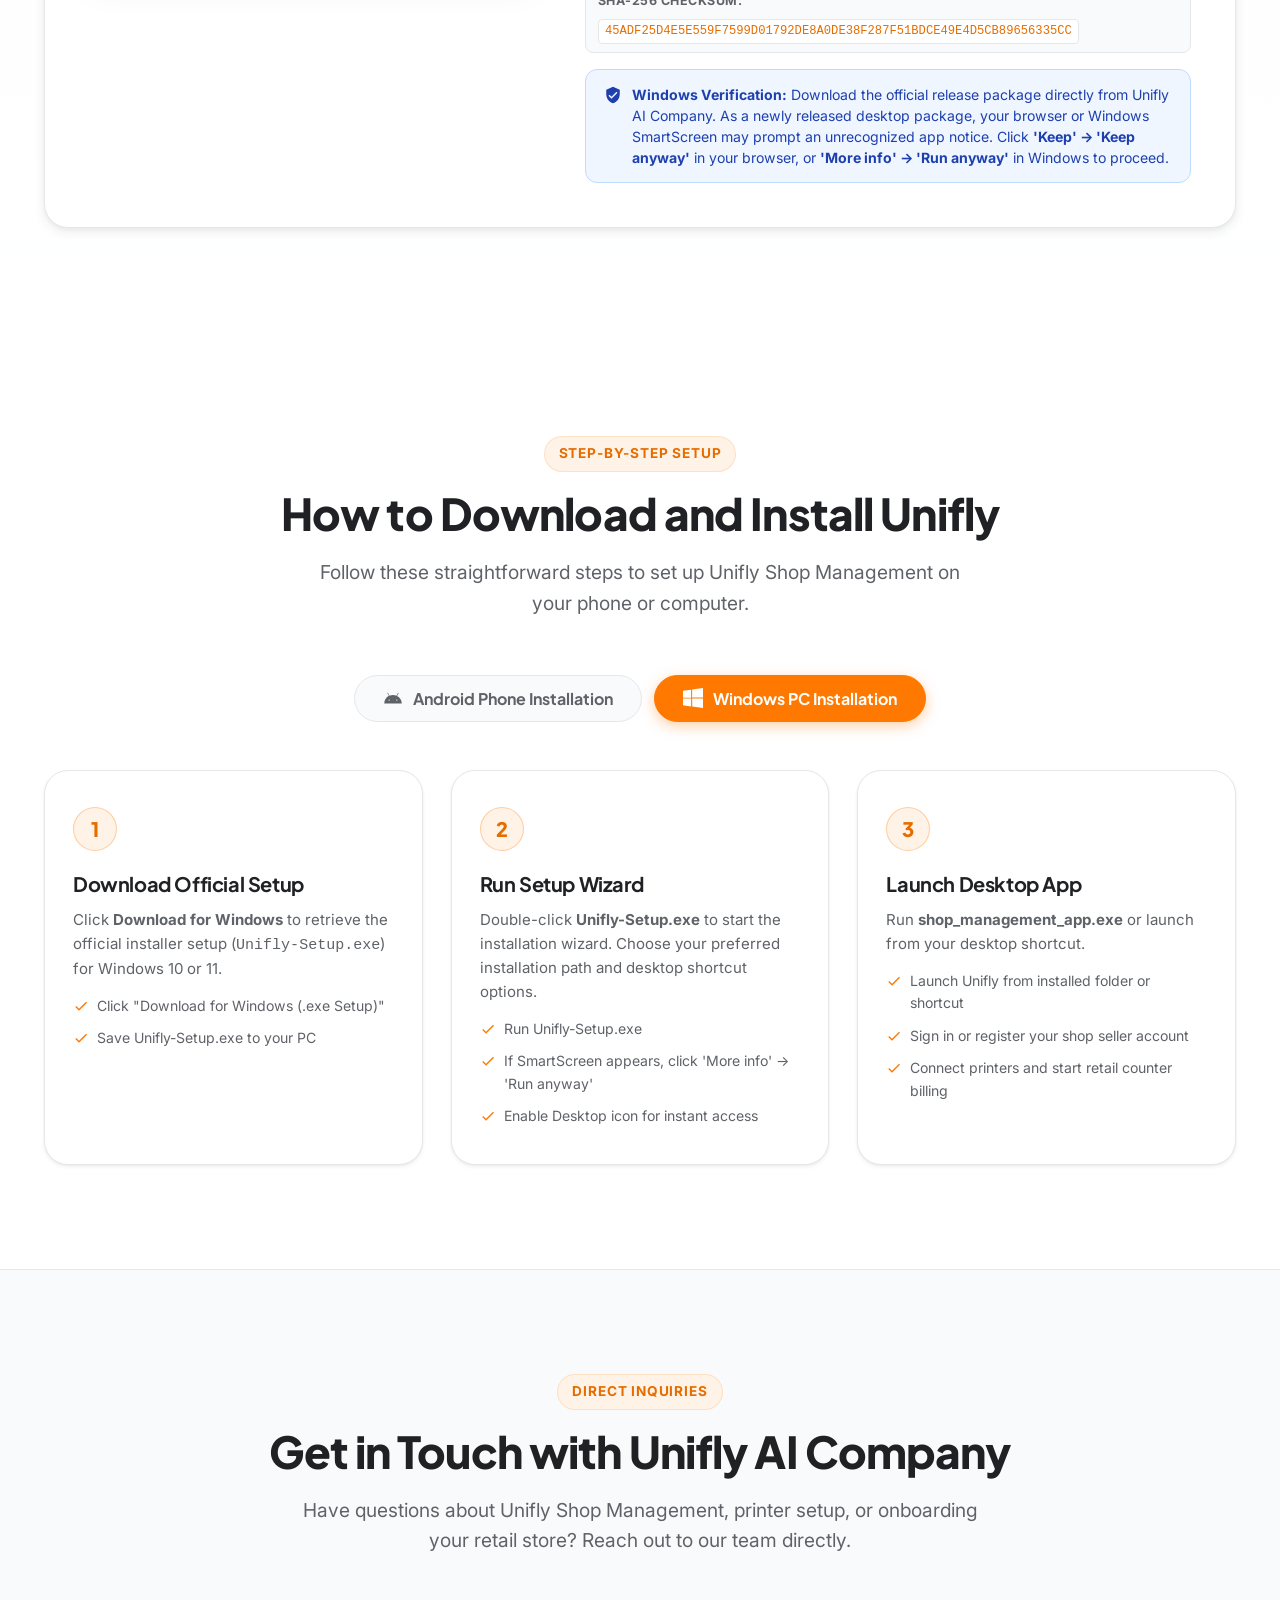
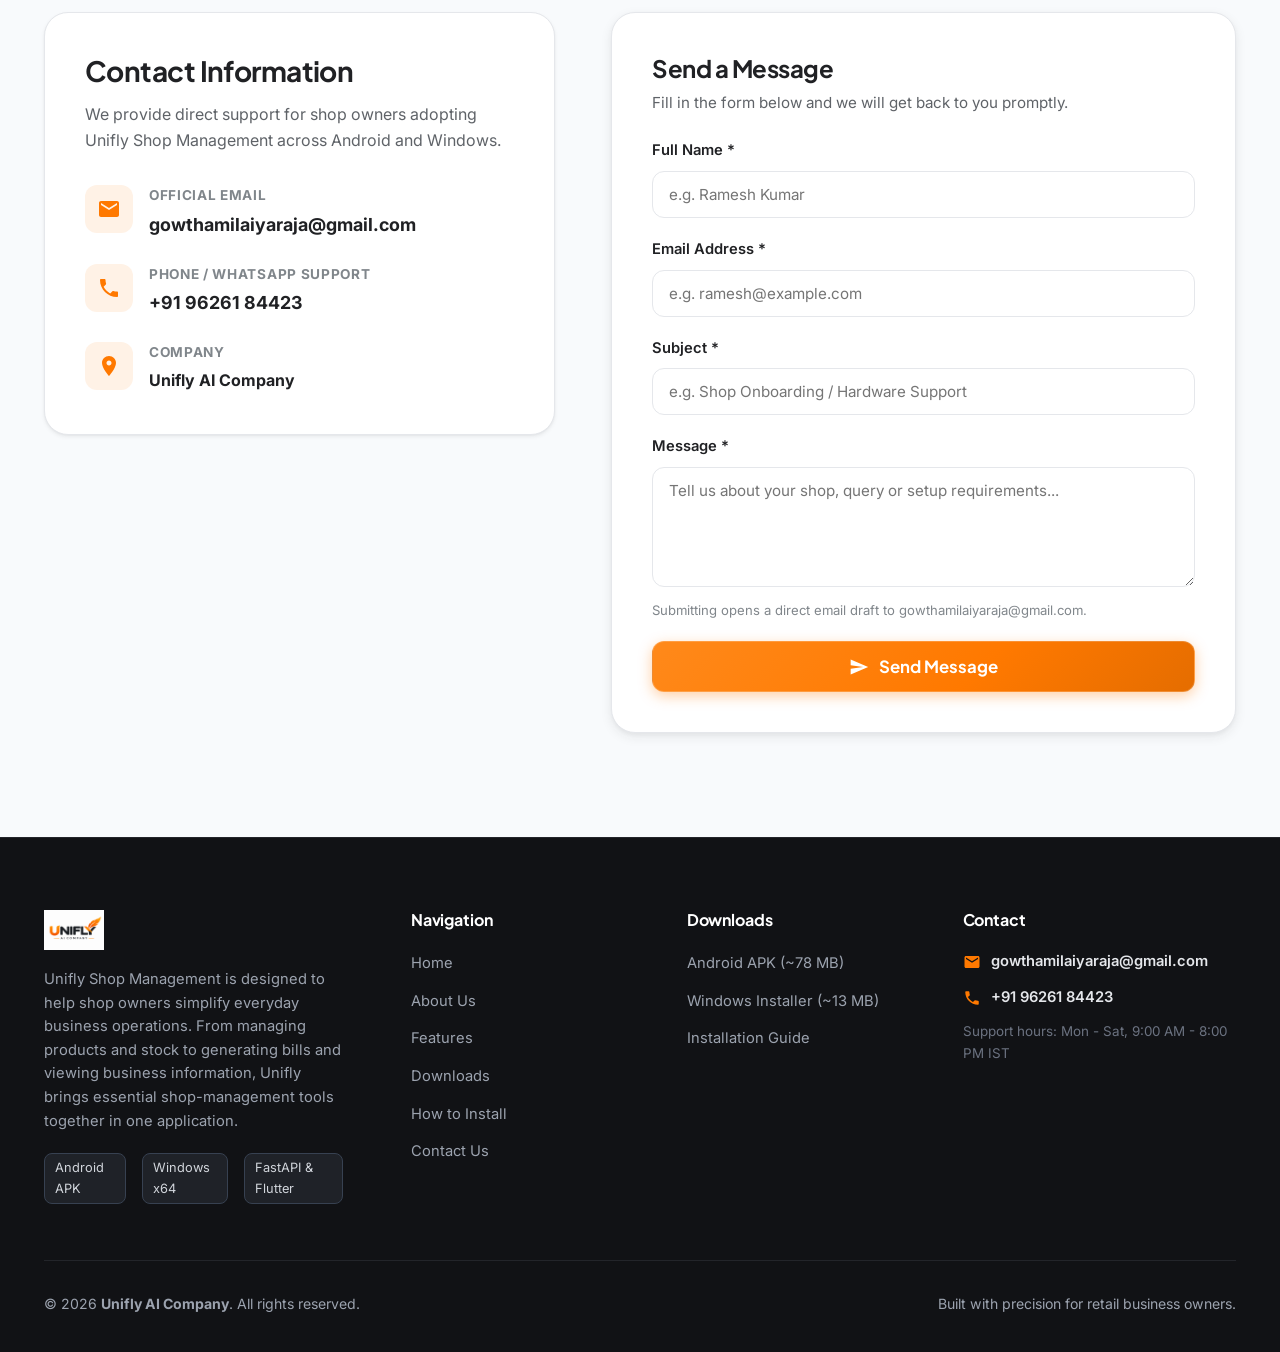
==== commit fd1e708e: "chore: remove download count, stats elements, and counter listeners" ====
--- a/index.html
+++ b/index.html
@@ -63,17 +63,6 @@
 
       <!-- Header Action Buttons -->
       <div class="header-actions">
-        <!-- Authenticated User Account Indicator -->
-        <div class="user-auth-badge" id="userAuthBadge" style="display: none;">
-          <span class="auth-user-dot" aria-hidden="true"></span>
-          <span class="auth-user-name" id="authUserName">User</span>
-          <button type="button" class="btn-auth-logout" id="authLogoutBtn" title="Sign out to test unauthenticated download">Sign Out</button>
-        </div>
-        <button type="button" class="btn-outline-account" id="accountModalTriggerBtn" aria-label="Sign In or Test Account Tracking">
-          <svg width="15" height="15" viewBox="0 0 24 24" fill="currentColor" aria-hidden="true"><path d="M12 12c2.21 0 4-1.79 4-4s-1.79-4-4-4-4 1.79-4 4 1.79 4 4 4zm0 2c-2.67 0-8 1.34-8 4v2h16v-2c0-2.66-5.33-4-8-4z"/></svg>
-          <span id="accountBtnText">Sign In (Account Tracking)</span>
-        </button>
-
         <a href="#downloads" class="btn btn-primary header-cta-btn">
           <svg width="18" height="18" viewBox="0 0 24 24" fill="currentColor" aria-hidden="true">
             <path d="M19.35 10.04C18.67 6.59 15.64 4 12 4 9.11 4 6.6 5.64 5.35 8.04 2.34 8.36 0 10.91 0 14c0 3.31 2.69 6 6 6h13c2.76 0 5-2.24 5-5 0-2.64-2.05-4.78-4.65-4.96zM17 13l-5 5-5-5h3V9h4v4h3z"/>
@@ -160,27 +149,6 @@
                 <path d="M12 4l-1.41 1.41L16.17 11H4v2h12.17l-5.58 5.59L12 20l8-8z"/>
               </svg>
             </a>
-          </div>
-
-          <!-- Real-Time Verified App Download Counter -->
-          <div class="hero-counter-strip" id="heroCounterStrip" role="region" aria-label="Real-time Application Download Counter">
-            <div class="counter-pill-main">
-              <span class="live-pulse-dot" id="liveSyncStatusDot" aria-hidden="true"></span>
-              <span class="counter-label" id="counterSyncLabel">Total Unique Downloads:</span>
-              <span class="counter-value-highlight" id="heroTotalDownloads"><span class="counter-shimmer">Connecting...</span></span>
-              <span class="counter-badge-tag" id="liveSyncStatusBadge">Connecting...</span>
-            </div>
-            <div class="counter-sub-metrics">
-              <div class="sub-metric-item" id="heroWindowsSubStat" title="Unique registered Windows user downloads">
-                <svg width="15" height="15" viewBox="0 0 24 24" fill="currentColor" aria-hidden="true"><path d="M0 3.449L9.75 2.1v9.451H0m10.949-9.602L24 0v11.4H10.949M0 12.6h9.75v9.451L0 20.699M10.949 12.6H24V24l-12.9-1.801"/></svg>
-                <span>Windows: <strong id="heroWindowsCount">--</strong> unique</span>
-              </div>
-              <span class="metric-separator" aria-hidden="true">•</span>
-              <div class="sub-metric-item" id="heroAndroidSubStat" title="Unique registered Android user downloads">
-                <svg width="15" height="15" viewBox="0 0 24 24" fill="currentColor" aria-hidden="true"><path d="M16.61 15.15c-.41 0-.74-.33-.74-.74 0-.41.33-.74.74-.74.41 0 .74.33.74.74 0 .41-.33.74-.74.74zm-9.22 0c-.41 0-.74-.33-.74-.74 0-.41.33-.74.74-.74.41 0 .74.33.74.74 0 .41-.33.74-.74.74zm9.46-5.59l1.8-3.12a.39.39 0 00-.14-.54.39.39 0 00-.54.14l-1.83 3.17c-1.24-.56-2.65-.87-4.14-.87-1.49 0-2.9.31-4.14.87L5.99 5.89a.39.39 0 00-.54-.14.39.39 0 00-.14.54l1.8 3.12C3.78 11.23 1.5 14.6 1.5 18.5h21c0-3.9-2.28-7.27-5.65-8.94z"/></svg>
-                <span>Android: <strong id="heroAndroidCount">--</strong> unique</span>
-              </div>
-            </div>
           </div>
         </div>
 
@@ -571,13 +539,6 @@
                 Official Android Release • v1.2.0
               </div>
 
-              <!-- Live Download Metric Pill -->
-              <div class="live-card-download-metric">
-                <span class="live-pulse-dot" aria-hidden="true"></span>
-                <span>Android: <strong id="androidCardDownloads">--</strong> unique downloads</span>
-                <span class="metric-delivery-sub" id="androidDeliveriesNote">(<span id="androidTotalDeliveries">--</span> total deliveries)</span>
-              </div>
-
               <h3 class="download-heading">Take Your Shop Everywhere</h3>
               <p class="download-desc">
                 Install Unifly on your Android phone and manage your shop on the go. Perform rapid stock checks, monitor live sales numbers, hear spoken Tamil & English voice announcements, and scan barcodes directly from your phone camera.
@@ -600,12 +561,11 @@
 
               <!-- Android Download Action Group -->
               <div class="download-action-group">
-                <a href="https://shop-management-billing-app.onrender.com/api/v1/downloads/file/android" class="btn btn-primary btn-lg" id="androidDownloadBtn" data-platform="android">
+                <a href="https://github.com/gowtham190208/unifly-website/releases/download/v1.2.0/Unifly-Shop-Management-Android.apk" class="btn btn-primary btn-lg" download="Unifly-Shop-Management-Android.apk" id="androidDownloadBtn" data-platform="android">
                   <svg width="20" height="20" viewBox="0 0 24 24" fill="currentColor">
                     <path d="M19.35 10.04C18.67 6.59 15.64 4 12 4 9.11 4 6.6 5.64 5.35 8.04 2.34 8.36 0 10.91 0 14c0 3.31 2.69 6 6 6h13c2.76 0 5-2.24 5-5 0-2.64-2.05-4.78-4.65-4.96zM17 13l-5 5-5-5h3V9h4v4h3z"/>
                   </svg>
                   <span>Download for Android (v1.2.0 APK)</span>
-                  <span class="btn-count-chip" id="androidBtnCount">-- unique</span>
                 </a>
               </div>
 
@@ -654,13 +614,6 @@
                 Official Windows Desktop Package • v1.2.0
               </div>
 
-              <!-- Live Download Metric Pill -->
-              <div class="live-card-download-metric">
-                <span class="live-pulse-dot" aria-hidden="true"></span>
-                <span>Windows: <strong id="windowsCardDownloads">--</strong> unique downloads</span>
-                <span class="metric-delivery-sub" id="windowsDeliveriesNote">(<span id="windowsTotalDeliveries">--</span> total deliveries)</span>
-              </div>
-
               <h3 class="download-heading">Powerful Shop Management on Your PC</h3>
               <p class="download-desc">
                 Use Unifly on your Windows computer for a high-efficiency desktop shop-management experience. Connect USB/Bluetooth thermal receipt printers, handle bulk Excel spreadsheets, listen to real-time voice alerts, and run your billing checkout counter smoothly.
@@ -683,12 +636,11 @@
 
               <!-- Windows Download Action Group -->
               <div class="download-action-group">
-                <a href="https://shop-management-billing-app.onrender.com/api/v1/downloads/file/windows" class="btn btn-primary btn-lg" id="windowsDownloadBtn" data-platform="windows">
+                <a href="https://github.com/gowtham190208/unifly-website/releases/download/v1.2.0/Unifly-Setup.exe" class="btn btn-primary btn-lg" download="Unifly-Setup.exe" id="windowsDownloadBtn" data-platform="windows">
                   <svg width="20" height="20" viewBox="0 0 24 24" fill="currentColor">
                     <path d="M19.35 10.04C18.67 6.59 15.64 4 12 4 9.11 4 6.6 5.64 5.35 8.04 2.34 8.36 0 10.91 0 14c0 3.31 2.69 6 6 6h13c2.76 0 5-2.24 5-5 0-2.64-2.05-4.78-4.65-4.96zM17 13l-5 5-5-5h3V9h4v4h3z"/>
                   </svg>
                   <span>Download for Windows (v1.2.0 Setup .exe)</span>
-                  <span class="btn-count-chip" id="windowsBtnCount">-- unique</span>
                 </a>
               </div>
 
@@ -1022,8 +974,8 @@
         <div>
           <h4 class="footer-col-title">Downloads</h4>
           <ul class="footer-links-list">
-            <li><a href="https://github.com/gowtham190208/unifly-website/releases/download/v1.2.0/Unifly-Shop-Management-Android.apk" class="footer-link footer-dl-link" data-platform="android" download="Unifly-Shop-Management-Android.apk">Android APK (~78 MB) • <span id="footerAndroidCount">780</span> dl</a></li>
-            <li><a href="https://github.com/gowtham190208/unifly-website/releases/download/v1.2.0/Unifly-Setup.exe" class="footer-link footer-dl-link" data-platform="windows" download="Unifly-Setup.exe">Windows Installer (~13 MB) • <span id="footerWindowsCount">468</span> dl</a></li>
+            <li><a href="https://github.com/gowtham190208/unifly-website/releases/download/v1.2.0/Unifly-Shop-Management-Android.apk" class="footer-link footer-dl-link" data-platform="android" download="Unifly-Shop-Management-Android.apk">Android APK (~78 MB)</a></li>
+            <li><a href="https://github.com/gowtham190208/unifly-website/releases/download/v1.2.0/Unifly-Setup.exe" class="footer-link footer-dl-link" data-platform="windows" download="Unifly-Setup.exe">Windows Installer (~13 MB)</a></li>
             <li><a href="#how-to-install" class="footer-link">Installation Guide</a></li>
           </ul>
         </div>
@@ -1056,71 +1008,6 @@
     </div>
   </footer>
 
-  <!-- Account Authentication & Duplicate Prevention Verification Modal -->
-  <div class="auth-modal-overlay" id="authModal" aria-hidden="true" role="dialog" aria-labelledby="authModalTitle">
-    <div class="auth-modal-card">
-      <button type="button" class="modal-close-btn" id="closeAuthModalBtn" aria-label="Close Modal">&times;</button>
-      <div class="auth-modal-header">
-        <h3 class="auth-modal-title" id="authModalTitle">Unifly Account Verification</h3>
-        <p class="auth-modal-subtitle">
-          Unique download counter enforcement: Each registered user account is counted strictly <strong>once</strong> per application platform (Windows or Android).
-        </p>
-      </div>
-
-      <!-- Logged In State Display -->
-      <div id="modalLoggedInView" style="display: none;">
-        <div class="auth-modal-info-box" style="background: #F0FDF4; border-color: #BBF7D0; color: #166534;">
-          <strong>Signed in as:</strong> <span id="modalUserEmail">user@example.com</span><br>
-          <strong>Account ID:</strong> <span id="modalUserId">#1</span> • <strong>Role:</strong> <span id="modalUserRole">seller</span><br>
-          <span style="font-size: 0.78rem; display: block; margin-top: 4px; color: #15803D;">
-            Any download you trigger will be uniquely linked to your Account ID. Duplicate downloads will not inflate the counter.
-          </span>
-        </div>
-        <button type="button" class="btn btn-secondary" id="modalSignOutBtn" style="width: 100%;">Sign Out of Account</button>
-      </div>
-
-      <!-- Logged Out Sign In Form -->
-      <form id="authLoginForm" autocomplete="on">
-        <div class="auth-modal-info-box">
-          <strong>Database-Level Duplicate Prevention:</strong>
-          Sign in with your shop account to record your download as a unique account. Even if you download 5 times, your account only increments the counter once!
-        </div>
-
-        <div class="auth-form-group">
-          <label for="authEmailInput">Account Email</label>
-          <input type="email" id="authEmailInput" placeholder="seller@unifly.com" required autocomplete="username">
-        </div>
-
-        <div class="auth-form-group">
-          <label for="authPasswordInput">Password</label>
-          <input type="password" id="authPasswordInput" placeholder="Enter your password" required autocomplete="current-password">
-        </div>
-
-        <div id="authErrorMessage" style="display: none; color: #DC2626; font-size: 0.82rem; margin-bottom: 12px; font-weight: 600;"></div>
-
-        <button type="submit" class="btn btn-primary" id="loginSubmitBtn" style="width: 100%; justify-content: center;">
-          <span>Sign In to Account</span>
-        </button>
-
-        <div class="demo-account-action">
-          <button type="button" class="btn btn-secondary" id="fillDemoAdminBtn" style="flex: 1; font-size: 0.78rem; padding: 8px 10px;">
-            ⚡ Quick Test Account
-          </button>
-        </div>
-      </form>
-    </div>
-  </div>
-
-  <!-- Interactive Real-Time Download Feedback Toast -->
-  <div class="download-toast" id="downloadToast" role="status" aria-live="polite">
-    <div class="toast-icon">🚀</div>
-    <div class="toast-body">
-      <strong class="toast-title" id="toastTitle">Download Started!</strong>
-      <p class="toast-message" id="toastMessage">Your official Unifly package is downloading. Live count increased!</p>
-    </div>
-    <span class="toast-badge-bump" id="toastCountBump">+1</span>
-  </div>
-
   <!-- Script -->
   <script src="script.js"></script>
 </body>
--- a/styles.css
+++ b/styles.css
@@ -1978,132 +1978,6 @@
    15. Real-Time Download Counter System & Responsive Adaptation
    ========================================================================== */
 
-/* Hero Real-Time Download Counter Strip */
-.hero-counter-strip {
-  display: inline-flex;
-  align-items: center;
-  justify-content: center;
-  flex-wrap: wrap;
-  gap: 12px 18px;
-  background: #FFFFFF;
-  border: 1.5px solid rgba(255, 121, 0, 0.22);
-  border-radius: var(--radius-full);
-  padding: 8px 20px;
-  margin: 0 auto 36px;
-  box-shadow: 0 4px 18px rgba(255, 121, 0, 0.1), var(--shadow-xs);
-  transition: transform var(--transition-fast), border-color var(--transition-fast);
-  max-width: 100%;
-}
-
-.hero-counter-strip:hover {
-  border-color: rgba(255, 121, 0, 0.45);
-  transform: translateY(-2px);
-  box-shadow: 0 6px 24px rgba(255, 121, 0, 0.16);
-}
-
-.counter-pill-main {
-  display: inline-flex;
-  align-items: center;
-  gap: 8px;
-}
-
-.live-pulse-dot {
-  width: 9px;
-  height: 9px;
-  border-radius: 50%;
-  background: #10B981;
-  box-shadow: 0 0 0 0 rgba(16, 185, 129, 0.7);
-  animation: livePulse 2s infinite;
-  display: inline-block;
-  flex-shrink: 0;
-}
-
-@keyframes livePulse {
-  0% {
-    box-shadow: 0 0 0 0 rgba(16, 185, 129, 0.7);
-  }
-  70% {
-    box-shadow: 0 0 0 8px rgba(16, 185, 129, 0);
-  }
-  100% {
-    box-shadow: 0 0 0 0 rgba(16, 185, 129, 0);
-  }
-}
-
-.counter-label {
-  font-family: var(--font-heading);
-  font-size: 0.92rem;
-  font-weight: 700;
-  color: var(--color-text-secondary);
-}
-
-.counter-value-highlight {
-  font-family: var(--font-heading);
-  font-size: 1.35rem;
-  font-weight: 800;
-  color: var(--color-primary-hover);
-  letter-spacing: -0.02em;
-  transition: all 0.3s cubic-bezier(0.34, 1.56, 0.64, 1);
-  display: inline-block;
-}
-
-.counter-value-highlight.number-bump,
-.counter-number.number-bump,
-.btn-count-chip.number-bump {
-  animation: numberBump 0.45s ease-out;
-}
-
-@keyframes numberBump {
-  0% {
-    transform: scale(1);
-  }
-  40% {
-    transform: scale(1.32);
-    color: #10B981;
-  }
-  100% {
-    transform: scale(1);
-  }
-}
-
-.counter-badge-tag {
-  font-size: 0.7rem;
-  font-weight: 800;
-  text-transform: uppercase;
-  letter-spacing: 0.06em;
-  background: #DCFCE7;
-  color: #15803D;
-  padding: 2px 7px;
-  border-radius: 999px;
-  border: 1px solid rgba(22, 163, 74, 0.25);
-}
-
-.counter-sub-metrics {
-  display: inline-flex;
-  align-items: center;
-  gap: 12px;
-  font-size: 0.86rem;
-  color: var(--color-text-secondary);
-  border-left: 1.5px solid var(--color-border);
-  padding-left: 14px;
-}
-
-.sub-metric-item {
-  display: inline-flex;
-  align-items: center;
-  gap: 6px;
-}
-
-.sub-metric-item strong {
-  color: var(--color-text-primary);
-  font-weight: 700;
-}
-
-.metric-separator {
-  color: var(--color-border);
-  font-weight: bold;
-}
-
 /* Auto-Adapt Indicator in Hero Showcase */
 .auto-adapt-indicator {
   display: inline-flex;
@@ -2131,346 +2005,19 @@
   animation: livePulse 2s infinite;
 }
 
-/* Card Download Counter Pill */
-.live-card-download-metric {
-  display: inline-flex;
-  align-items: center;
-  flex-wrap: wrap;
-  gap: 8px;
-  background: #FFFFFF;
-  border: 1px solid rgba(16, 185, 129, 0.3);
-  padding: 8px 16px;
-  border-radius: var(--radius-full);
-  font-size: 0.84rem;
-  font-weight: 700;
-  color: #065F46;
-  margin-bottom: 16px;
-  box-shadow: 0 2px 6px rgba(16, 185, 129, 0.08);
-}
-
-.live-card-download-metric strong {
-  font-size: 1rem;
-  color: #047857;
-  font-weight: 800;
-}
-
-.metric-delivery-sub {
-  font-size: 0.76rem;
-  font-weight: 500;
-  color: #6B7280;
-  margin-left: 2px;
-}
-
-/* Download Button Counter Chip */
-.btn-count-chip {
-  display: inline-flex;
-  align-items: center;
-  gap: 4px;
-  font-size: 0.75rem;
-  font-weight: 800;
-  background: rgba(255, 255, 255, 0.25);
-  border: 1px solid rgba(255, 255, 255, 0.35);
-  padding: 2px 8px;
-  border-radius: 999px;
-  margin-left: 6px;
-  letter-spacing: 0.02em;
-}
-
-/* Counter Shimmer Loading State */
-.counter-shimmer {
-  display: inline-block;
-  font-size: 0.85em;
-  font-weight: 600;
-  color: #9CA3AF;
-  animation: pulseOpacity 1.5s ease-in-out infinite;
-}
-
-@keyframes pulseOpacity {
-  0%, 100% { opacity: 0.4; }
-  50% { opacity: 1; }
-}
-
-/* Account Sign-In Button & Auth Badge */
-.btn-outline-account {
-  display: inline-flex;
-  align-items: center;
-  gap: 6px;
-  font-family: var(--font-heading);
-  font-size: 0.82rem;
-  font-weight: 700;
-  color: var(--color-primary);
-  background: rgba(255, 121, 0, 0.08);
-  border: 1px solid rgba(255, 121, 0, 0.3);
-  padding: 7px 14px;
-  border-radius: var(--radius-full);
-  cursor: pointer;
-  transition: all var(--transition-fast);
-}
-
-.btn-outline-account:hover {
-  background: var(--color-primary);
-  color: #FFFFFF;
-  border-color: var(--color-primary);
-  transform: translateY(-1px);
-}
-
-.user-auth-badge {
-  display: inline-flex;
-  align-items: center;
-  gap: 8px;
-  background: #ECFDF5;
-  border: 1px solid #A7F3D0;
-  padding: 5px 12px;
-  border-radius: var(--radius-full);
-  font-size: 0.8rem;
-  font-weight: 700;
-  color: #065F46;
-}
-
-.auth-user-dot {
-  width: 8px;
-  height: 8px;
-  border-radius: 50%;
-  background: #10B981;
-}
-
-.auth-user-name {
-  max-width: 130px;
-  white-space: nowrap;
-  overflow: hidden;
-  text-overflow: ellipsis;
-}
-
-.btn-auth-logout {
-  background: none;
-  border: none;
-  color: #EF4444;
-  font-size: 0.75rem;
-  font-weight: 700;
-  cursor: pointer;
-  padding: 2px 6px;
-  border-radius: 4px;
-}
-
-.btn-auth-logout:hover {
-  background: #FEE2E2;
-}
-
-/* Account Modal */
-.auth-modal-overlay {
-  position: fixed;
-  inset: 0;
-  background: rgba(15, 23, 42, 0.6);
-  backdrop-filter: blur(4px);
-  z-index: 10001;
-  display: none;
-  align-items: center;
-  justify-content: center;
-  padding: 16px;
-}
-
-.auth-modal-overlay.open {
-  display: flex;
-}
-
-.auth-modal-card {
-  background: #FFFFFF;
-  border-radius: var(--radius-xl);
-  max-width: 480px;
-  width: 100%;
-  padding: 28px 24px;
-  box-shadow: var(--shadow-xl), 0 0 0 1px rgba(0, 0, 0, 0.05);
-  position: relative;
-  animation: modalScaleIn 0.25s cubic-bezier(0.16, 1, 0.3, 1);
-}
-
-@keyframes modalScaleIn {
-  from { opacity: 0; transform: scale(0.95); }
-  to { opacity: 1; transform: scale(1); }
-}
-
-.modal-close-btn {
-  position: absolute;
-  top: 18px;
-  right: 18px;
-  background: #F3F4F6;
-  border: none;
-  border-radius: 50%;
-  width: 32px;
-  height: 32px;
-  display: flex;
-  align-items: center;
-  justify-content: center;
-  cursor: pointer;
-  color: #6B7280;
-  font-size: 1.1rem;
-}
-
-.modal-close-btn:hover {
-  background: #E5E7EB;
-  color: #111827;
-}
-
-.auth-modal-header {
-  margin-bottom: 20px;
-}
-
-.auth-modal-title {
-  font-family: var(--font-heading);
-  font-size: 1.35rem;
-  font-weight: 800;
-  color: var(--color-text-primary);
-  margin-bottom: 6px;
-}
-
-.auth-modal-subtitle {
-  font-size: 0.88rem;
-  color: var(--color-text-secondary);
-  line-height: 1.45;
-}
-
-.auth-form-group {
-  margin-bottom: 14px;
-}
-
-.auth-form-group label {
-  display: block;
-  font-size: 0.82rem;
-  font-weight: 700;
-  color: var(--color-text-primary);
-  margin-bottom: 6px;
-}
-
-.auth-form-group input {
-  width: 100%;
-  padding: 10px 14px;
-  border: 1px solid var(--color-border);
-  border-radius: var(--radius-md);
-  font-size: 0.92rem;
-  font-family: var(--font-sans);
-  background: #F9FAFB;
-}
-
-.auth-form-group input:focus {
-  outline: none;
-  border-color: var(--color-primary);
-  background: #FFFFFF;
-  box-shadow: 0 0 0 3px rgba(255, 121, 0, 0.15);
-}
-
-.auth-modal-info-box {
-  background: #FFF7ED;
-  border: 1px solid #FFEDD5;
-  border-radius: var(--radius-md);
-  padding: 12px 14px;
-  font-size: 0.8rem;
-  color: #9A3412;
-  margin-bottom: 18px;
-  line-height: 1.45;
-}
-
-.demo-account-action {
-  display: flex;
-  gap: 8px;
-  margin-top: 14px;
-}
-
-/* Interactive Download Toast Notification */
-.download-toast {
-  position: fixed;
-  bottom: 24px;
-  right: 24px;
-  background: #18191C;
-  color: #FFFFFF;
-  border: 1px solid rgba(255, 121, 0, 0.4);
-  border-radius: var(--radius-lg);
-  padding: 16px 20px;
-  box-shadow: 0 16px 40px rgba(0, 0, 0, 0.35), 0 0 0 1px rgba(255, 121, 0, 0.2);
-  display: flex;
-  align-items: center;
-  gap: 14px;
-  z-index: 10000;
-  opacity: 0;
-  transform: translateY(30px) scale(0.96);
-  pointer-events: none;
-  transition: all 0.35s cubic-bezier(0.16, 1, 0.3, 1);
-  max-width: 420px;
-}
-
-.download-toast.show {
-  opacity: 1;
-  transform: translateY(0) scale(1);
-  pointer-events: auto;
-}
-
-.toast-icon {
-  font-size: 26px;
-  line-height: 1;
-  flex-shrink: 0;
-}
-
-.toast-body {
-  flex: 1;
-}
-
-.toast-title {
-  display: block;
-  font-family: var(--font-heading);
-  font-size: 0.95rem;
-  font-weight: 800;
-  color: #FFFFFF;
-  margin-bottom: 2px;
-}
-
-.toast-message {
-  font-size: 0.82rem;
-  color: #9CA3AF;
-  line-height: 1.4;
-  margin: 0;
-}
-
-.toast-badge-bump {
-  background: #10B981;
-  color: #FFFFFF;
-  font-family: var(--font-heading);
-  font-size: 0.82rem;
-  font-weight: 800;
-  padding: 4px 10px;
-  border-radius: 999px;
-  animation: numberBump 0.5s ease-out;
-}
-
-/* Responsive refinements for the counter & mobile screens */
-@media (max-width: 768px) {
-  .hero-counter-strip {
-    flex-direction: column;
-    padding: 12px 18px;
-    border-radius: var(--radius-lg);
-    gap: 8px;
-    width: 100%;
-  }
-  .counter-sub-metrics {
-    border-left: none;
-    border-top: 1px solid var(--color-border);
-    padding-left: 0;
-    padding-top: 8px;
-    width: 100%;
-    justify-content: center;
-    flex-wrap: wrap;
-    gap: 10px;
-  }
-  .download-toast {
-    left: 16px;
-    right: 16px;
-    bottom: 16px;
-    max-width: none;
-  }
-  .btn-outline-account {
-    padding: 5px 10px;
-    font-size: 0.75rem;
-  }
-}
-
-
-
-
+@keyframes livePulse {
+  0% {
+    box-shadow: 0 0 0 0 rgba(255, 121, 0, 0.7);
+  }
+  70% {
+    box-shadow: 0 0 0 8px rgba(255, 121, 0, 0);
+  }
+  100% {
+    box-shadow: 0 0 0 0 rgba(255, 121, 0, 0);
+  }
+}
+
+
+
+
+
